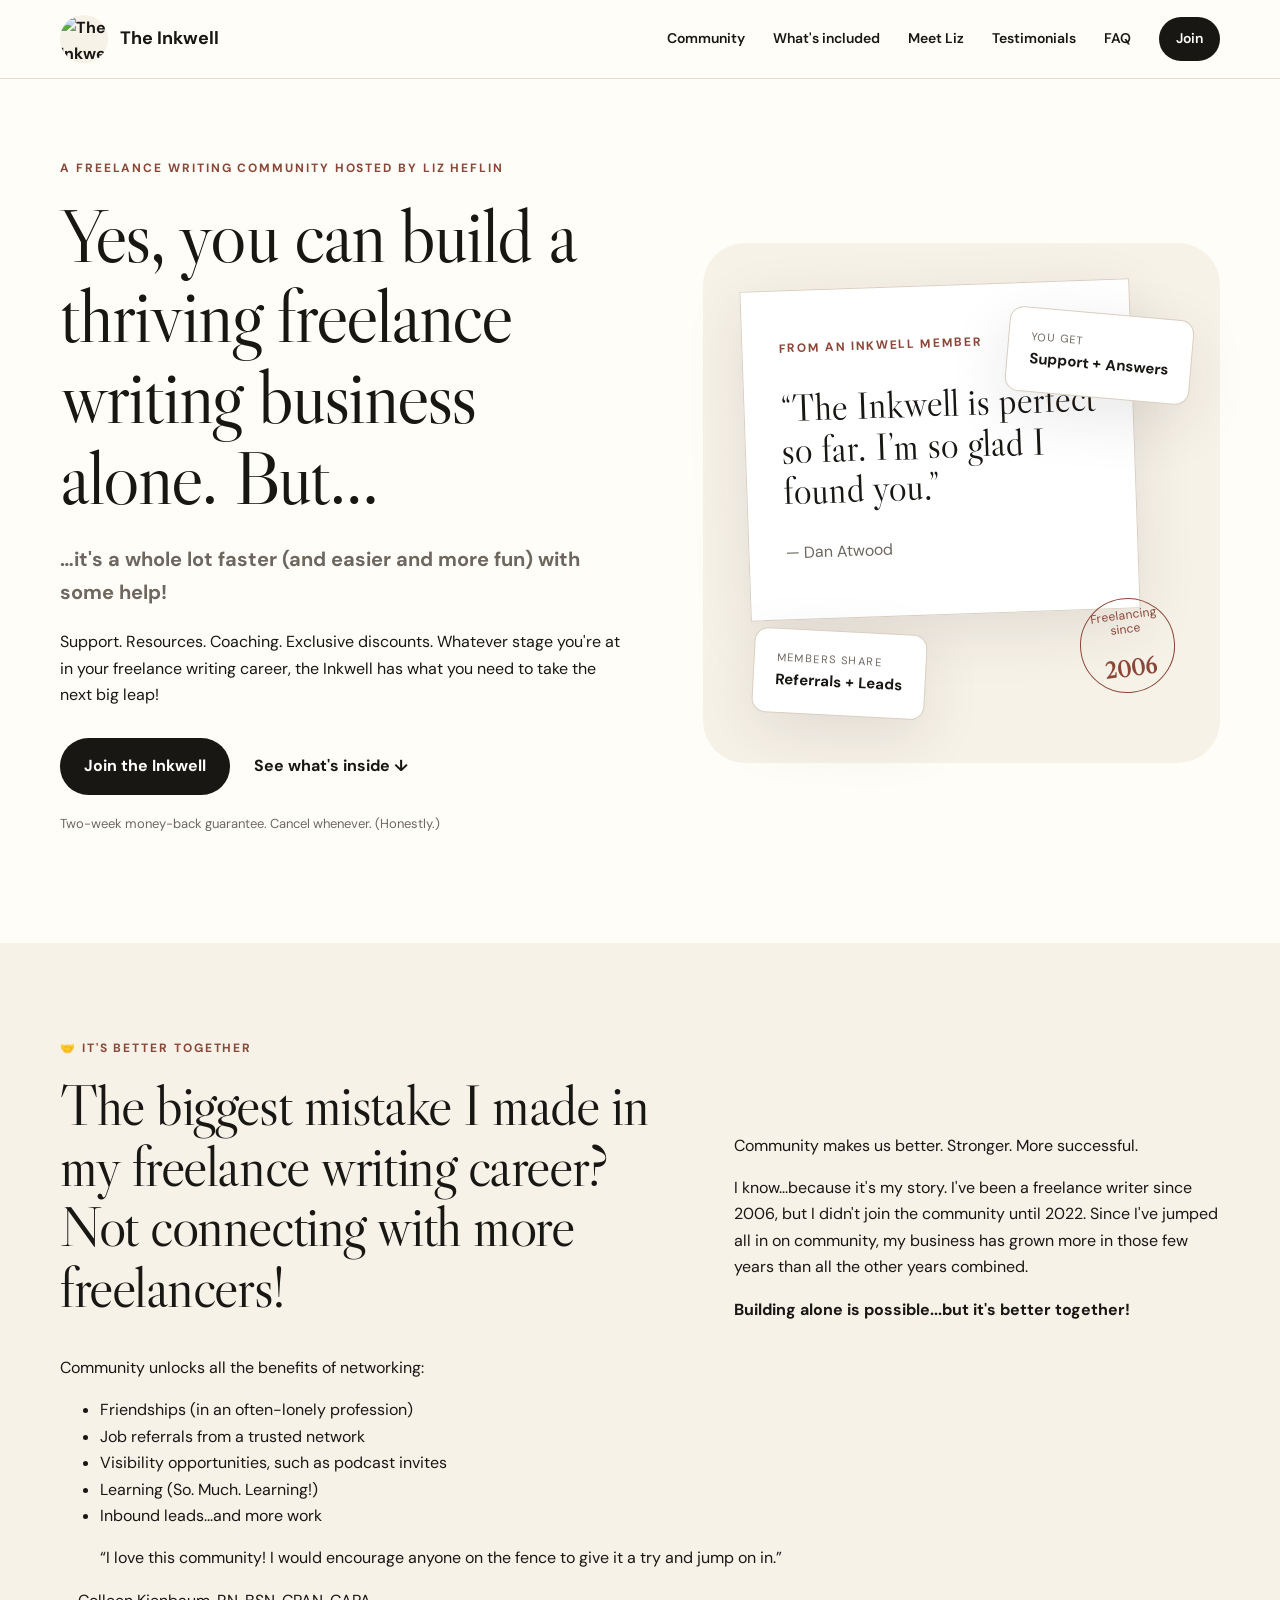
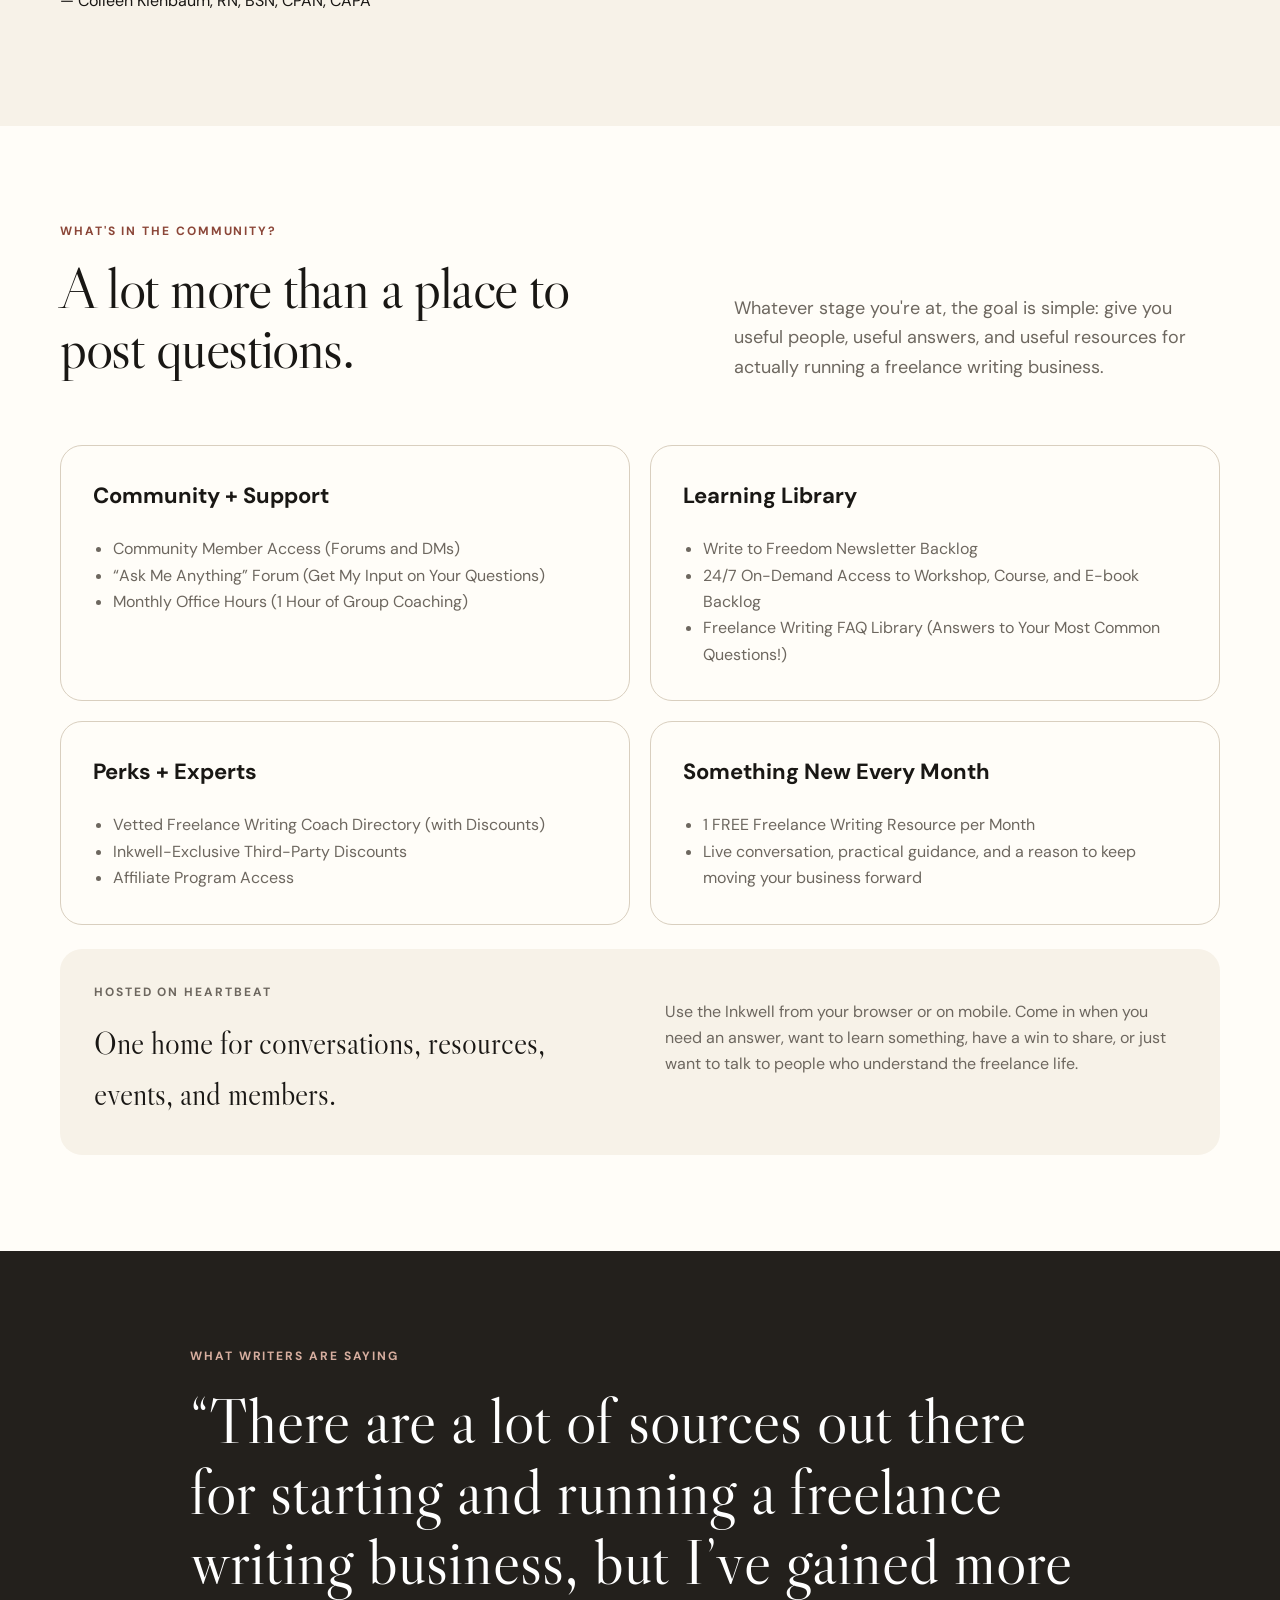
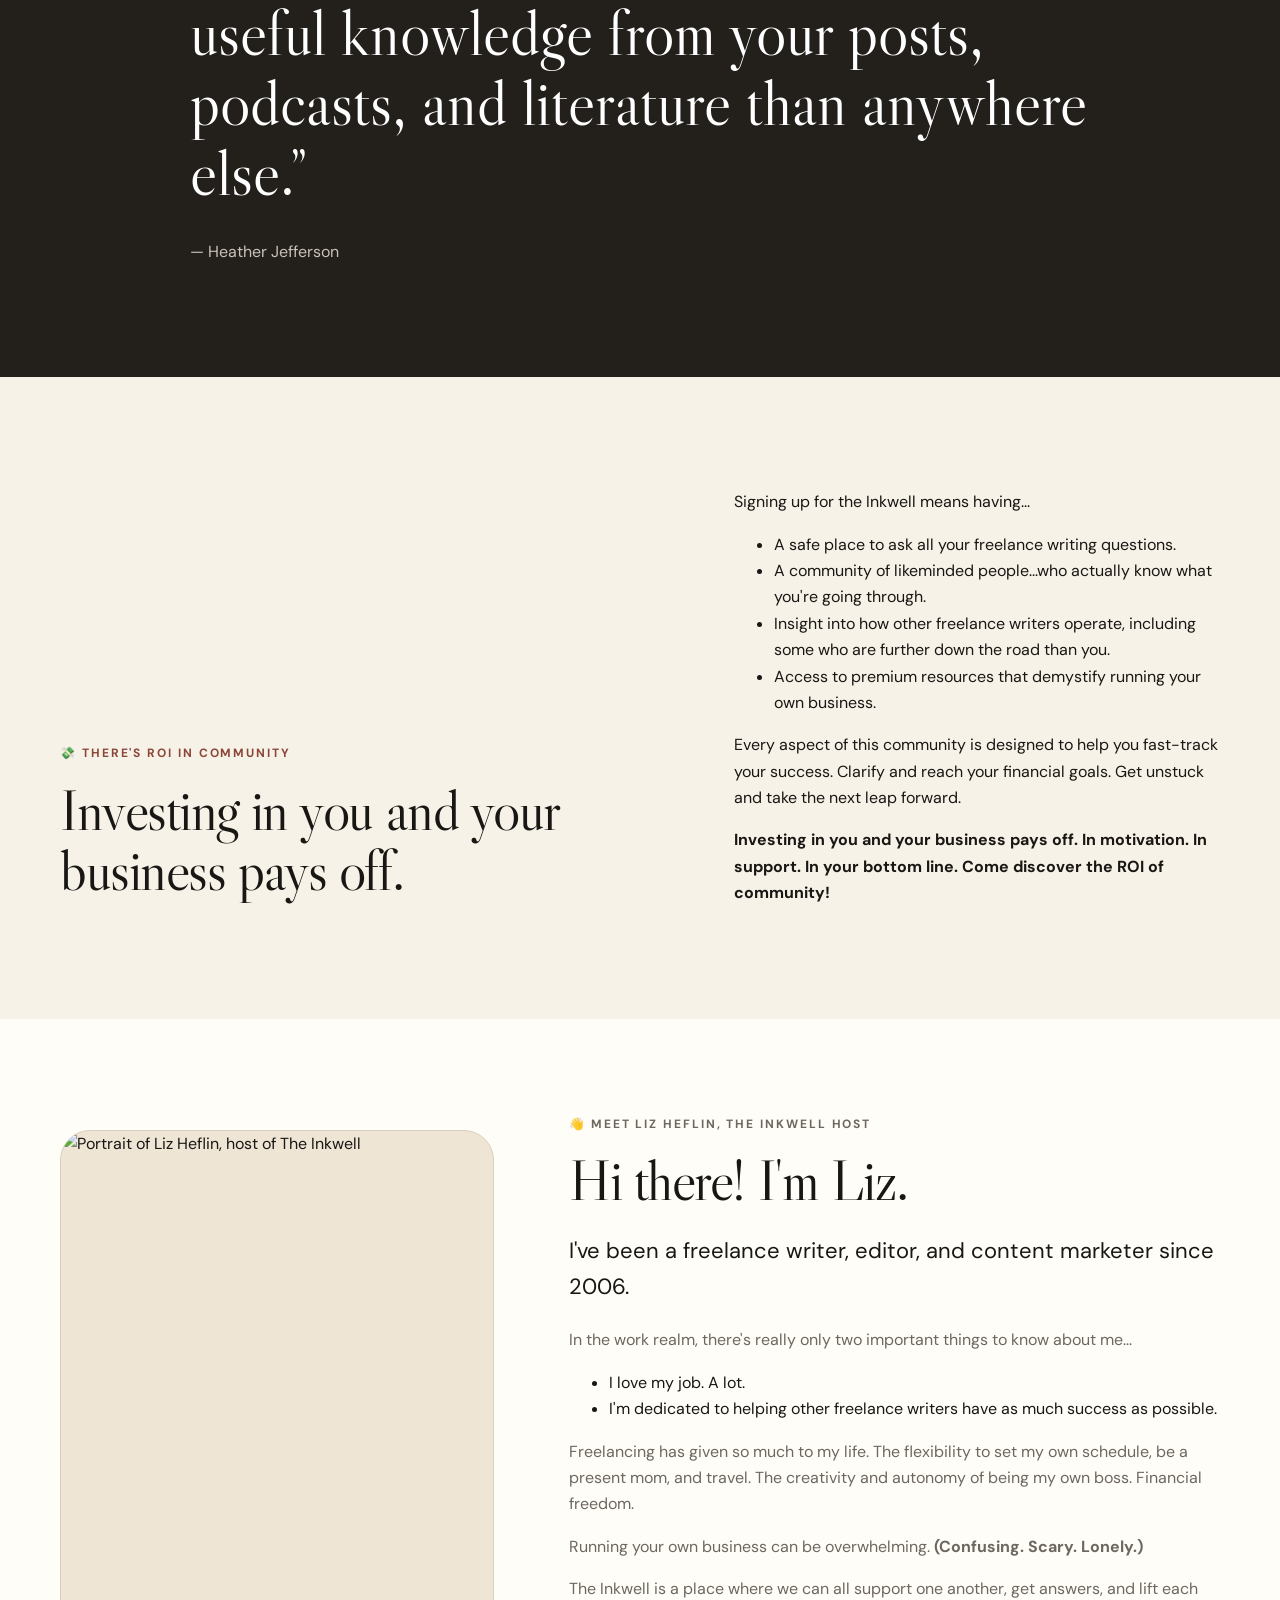
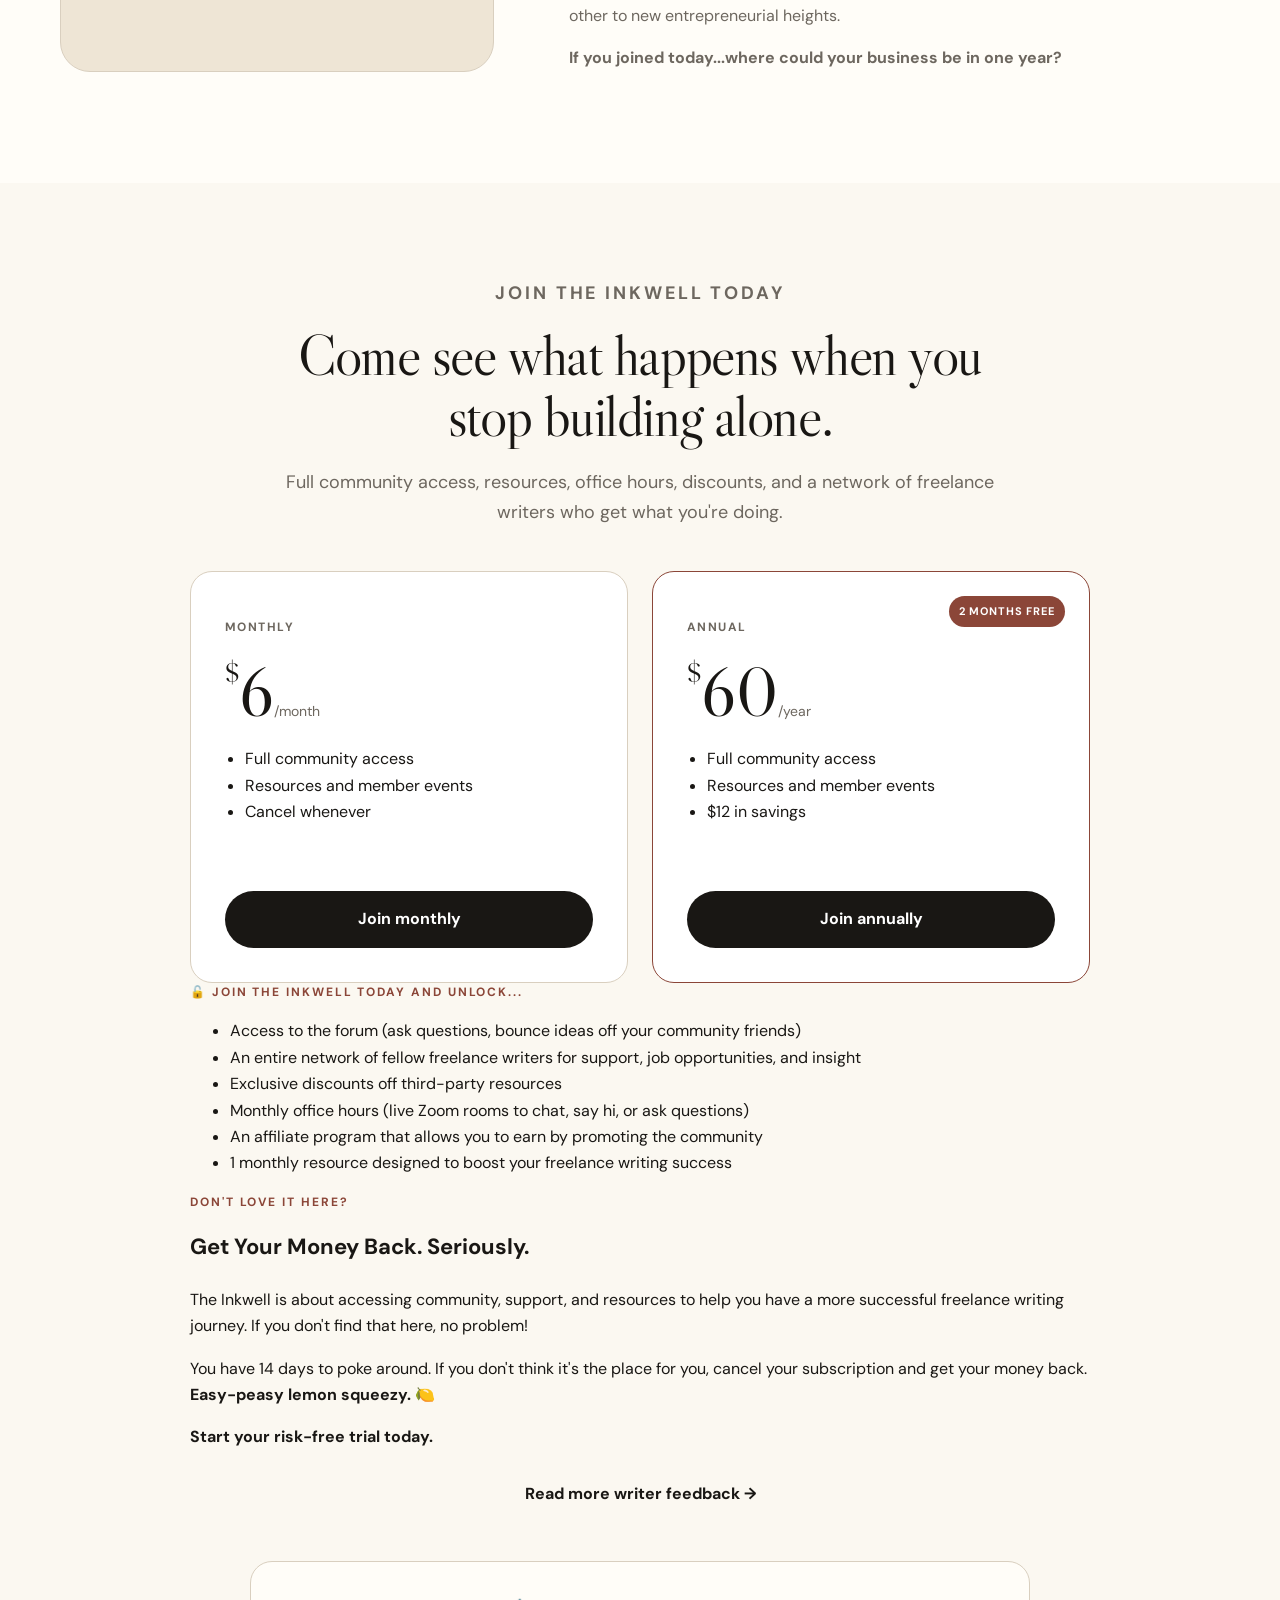
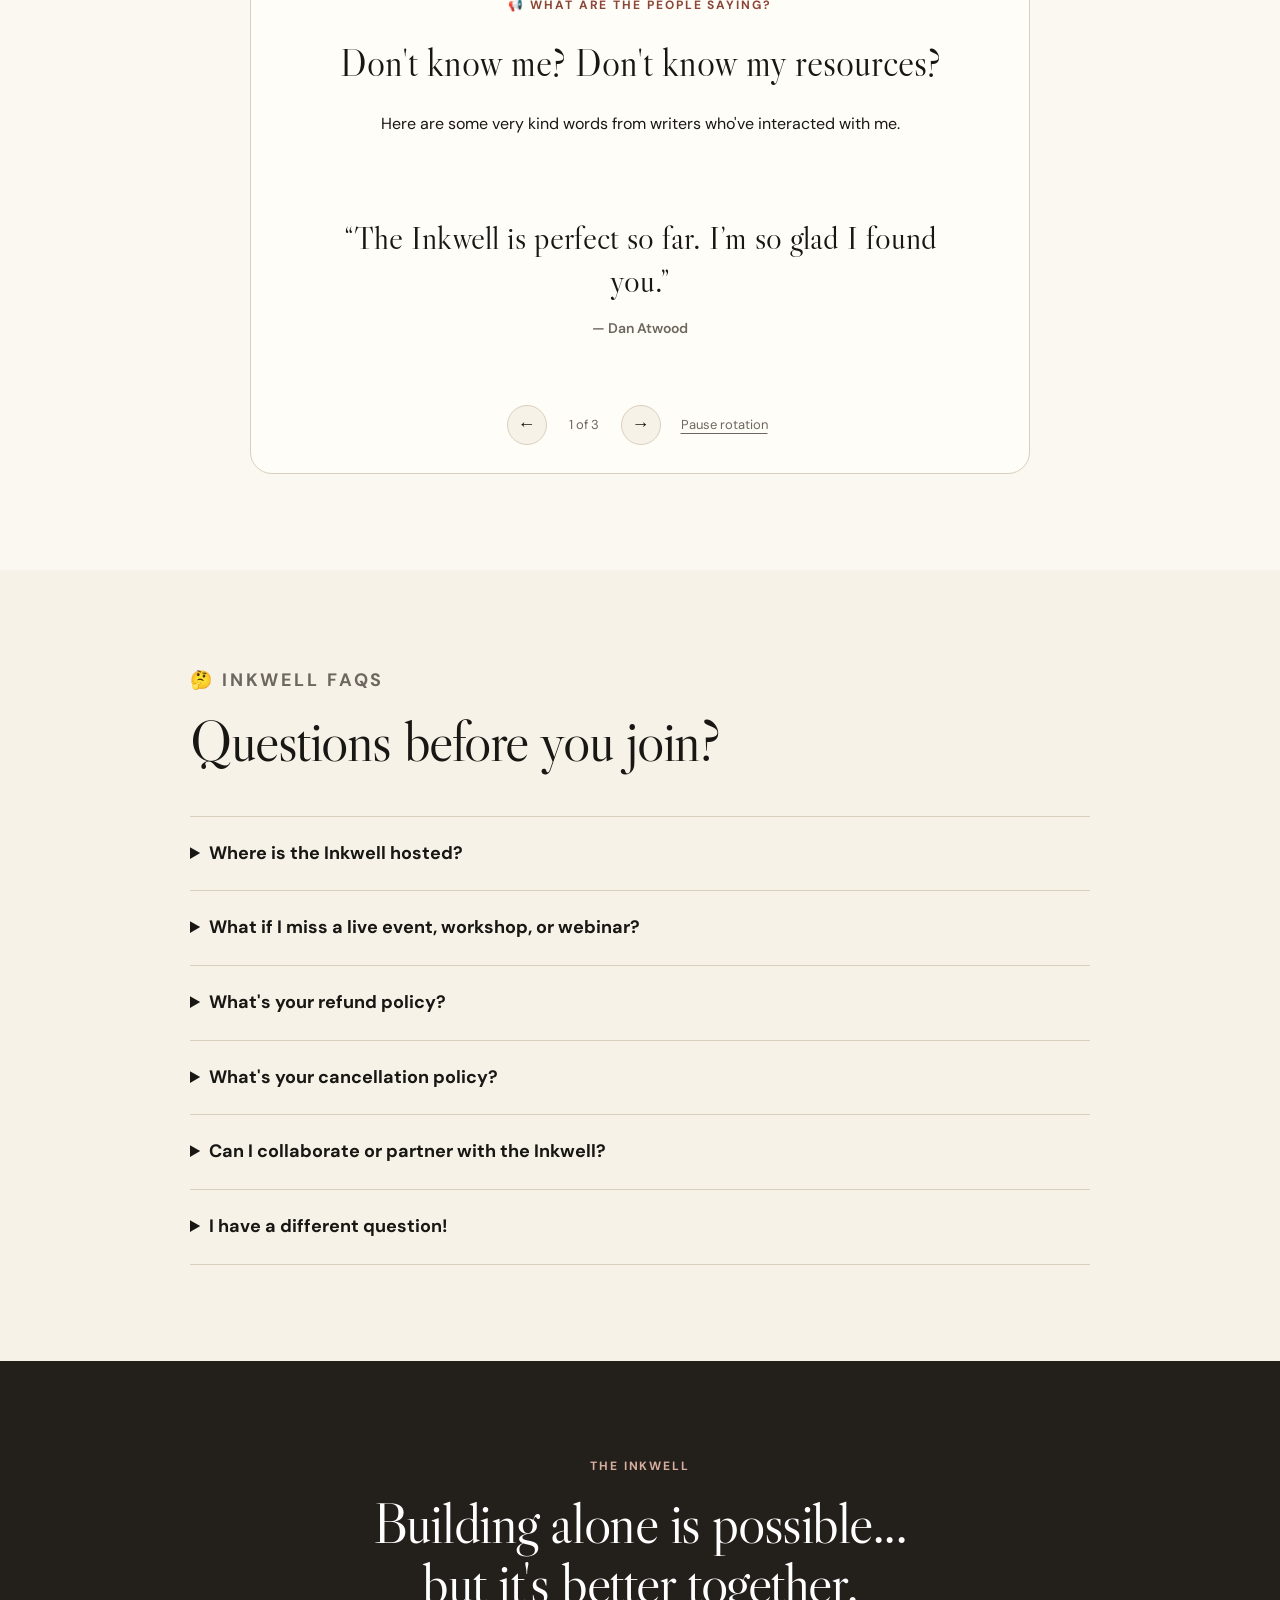
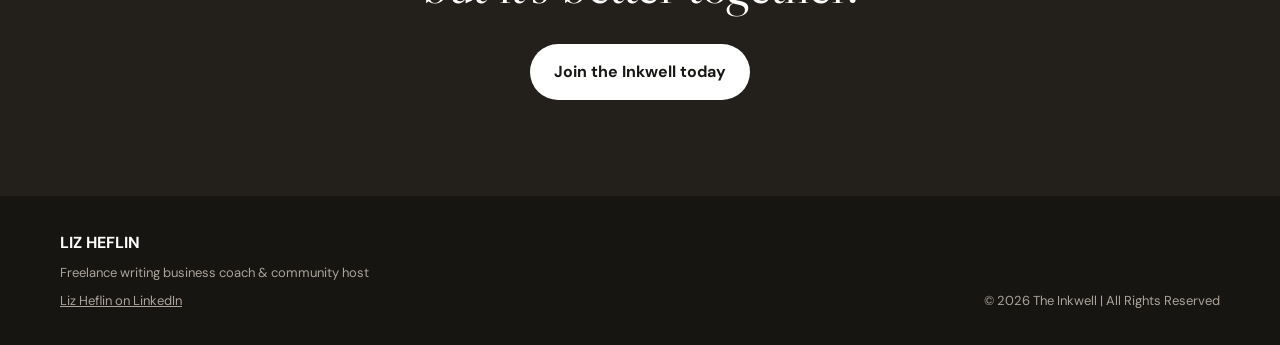
==== index.html @ eba7c41d "Restore Liz voice and original Inkwell copy" ====
<!doctype html>
<html lang="en">
<head>
  <meta charset="utf-8" />
  <meta name="viewport" content="width=device-width, initial-scale=1" />
  <meta name="description" content="The Inkwell is Liz Heflin's freelance writing community for support, resources, coaching, referrals, learning, and connection." />
  <title>The Inkwell | Freelance Writing Community</title>
  <link rel="icon" type="image/jpeg" href="https://images.squarespace-cdn.com/content/v1/659f942584904f557d445c50/a3060765-4c45-4f61-bc4f-a6a0dab03cdf/Inkwell%2BLogo.jpg" />
  <link rel="apple-touch-icon" href="https://images.squarespace-cdn.com/content/v1/659f942584904f557d445c50/a3060765-4c45-4f61-bc4f-a6a0dab03cdf/Inkwell%2BLogo.jpg" />
  <link rel="preconnect" href="https://fonts.googleapis.com">
  <link rel="preconnect" href="https://fonts.gstatic.com" crossorigin>
  <link href="https://fonts.googleapis.com/css2?family=DM+Sans:wght@400;500;600;700&family=Libre+Caslon+Display&display=swap" rel="stylesheet">
  <link rel="stylesheet" href="styles.css" />
</head>
<body>
  <header class="site-header">
    <div class="container nav-wrap">
      <a class="brand" href="#top" aria-label="The Inkwell home">
        <img class="brand-logo" src="https://images.squarespace-cdn.com/content/v1/659f942584904f557d445c50/a3060765-4c45-4f61-bc4f-a6a0dab03cdf/Inkwell%2BLogo.jpg" alt="The Inkwell Community logo" width="48" height="48" />
        <span class="brand-text">The Inkwell</span>
      </a>
      <button class="menu-toggle" aria-label="Open navigation" aria-expanded="false">Menu</button>
      <nav class="nav-links" aria-label="Primary navigation">
        <a href="#why">Community</a>
        <a href="#inside">What's included</a>
        <a href="#about">Meet Liz</a>
        <a href="/testimonials/">Testimonials</a>
        <a href="#faq">FAQ</a>
        <a class="button button-small" href="#join">Join</a>
      </nav>
    </div>
  </header>

  <main id="top">
    <section class="hero section">
      <div class="container hero-grid">
        <div class="hero-copy">
          <p class="eyebrow">A freelance writing community hosted by Liz Heflin</p>
          <h1>Yes, you can build a thriving freelance writing business alone. But…</h1>
          <p class="hero-lede"><strong>…it's a whole lot faster (and easier and more fun) with some help!</strong></p>
          <p class="hero-support">Support. Resources. Coaching. Exclusive discounts. Whatever stage you're at in your freelance writing career, the Inkwell has what you need to take the next big leap!</p>
          <div class="hero-actions">
            <a class="button" href="#join">Join the Inkwell</a>
            <a class="text-link" href="#inside">See what's inside <span aria-hidden="true">↓</span></a>
          </div>
          <p class="microcopy">Two-week money-back guarantee. Cancel whenever. (Honestly.)</p>
        </div>
        <div class="hero-panel" aria-label="Inkwell community preview">
          <div class="paper-card paper-card-main">
            <p class="paper-kicker">From an Inkwell member</p>
            <blockquote>“The Inkwell is perfect so far. I’m so glad I found you.”</blockquote>
            <p class="paper-note">— Dan Atwood</p>
          </div>
          <div class="paper-card paper-card-small card-a">
            <span>You get</span>
            <strong>Support + Answers</strong>
          </div>
          <div class="paper-card paper-card-small card-b">
            <span>Members share</span>
            <strong>Referrals + Leads</strong>
          </div>
          <div class="hero-seal">Freelancing<br>since<br><strong>2006</strong></div>
        </div>
      </div>
    </section>

    <section id="why" class="section section-soft">
      <div class="container">
        <div class="split-heading voice-section">
          <div>
            <p class="eyebrow">🤝 It's Better Together</p>
            <h2>The biggest mistake I made in my freelance writing career? Not connecting with more freelancers!</h2>
          </div>
          <div class="voice-copy">
            <p class="lead-line">Community makes us better. Stronger. More successful.</p>
            <p>I know...because it's my story. I've been a freelance writer since 2006, but I didn't join the community until 2022. Since I've jumped all in on community, my business has grown more in those few years than all the other years combined.</p>
            <p><strong>Building alone is possible...but it's better together!</strong></p>
          </div>
        </div>

        <div class="community-benefits">
          <p class="benefits-intro">Community unlocks all the benefits of networking:</p>
          <ul class="check-list check-list-grid">
            <li>Friendships <span>(in an often-lonely profession)</span></li>
            <li>Job referrals from a trusted network</li>
            <li>Visibility opportunities, such as podcast invites</li>
            <li>Learning <span>(So. Much. Learning!)</span></li>
            <li>Inbound leads...and more work</li>
          </ul>
        </div>

        <div class="inline-testimonial">
          <blockquote>“I love this community! I would encourage anyone on the fence to give it a try and jump on in.”</blockquote>
          <p>— Colleen Kienbaum, RN, BSN, CPAN, CAPA</p>
        </div>
      </div>
    </section>

    <section id="inside" class="section">
      <div class="container">
        <div class="section-heading split-heading">
          <div>
            <p class="eyebrow">What's in the Community?</p>
            <h2>A lot more than a place to post questions.</h2>
          </div>
          <p>Whatever stage you're at, the goal is simple: give you useful people, useful answers, and useful resources for actually running a freelance writing business.</p>
        </div>

        <div class="inside-grid">
          <article class="inside-card">
            <h3>Community + Support</h3>
            <ul>
              <li>Community Member Access (Forums and DMs)</li>
              <li>“Ask Me Anything” Forum (Get My Input on Your Questions)</li>
              <li>Monthly Office Hours (1 Hour of Group Coaching)</li>
            </ul>
          </article>
          <article class="inside-card">
            <h3>Learning Library</h3>
            <ul>
              <li>Write to Freedom Newsletter Backlog</li>
              <li>24/7 On-Demand Access to Workshop, Course, and E-book Backlog</li>
              <li>Freelance Writing FAQ Library (Answers to Your Most Common Questions!)</li>
            </ul>
          </article>
          <article class="inside-card">
            <h3>Perks + Experts</h3>
            <ul>
              <li>Vetted Freelance Writing Coach Directory (with Discounts)</li>
              <li>Inkwell-Exclusive Third-Party Discounts</li>
              <li>Affiliate Program Access</li>
            </ul>
          </article>
          <article class="inside-card">
            <h3>Something New Every Month</h3>
            <ul>
              <li>1 FREE Freelance Writing Resource per Month</li>
              <li>Live conversation, practical guidance, and a reason to keep moving your business forward</li>
            </ul>
          </article>
        </div>

        <div class="platform-note">
          <div>
            <p class="eyebrow">Hosted on Heartbeat</p>
            <h3>One home for conversations, resources, events, and members.</h3>
          </div>
          <p>Use the Inkwell from your browser or on mobile. Come in when you need an answer, want to learn something, have a win to share, or just want to talk to people who understand the freelance life.</p>
        </div>
      </div>
    </section>

    <section class="section section-dark">
      <div class="container testimonial-feature">
        <p class="eyebrow light">What writers are saying</p>
        <blockquote>“There are a lot of sources out there for starting and running a freelance writing business, but I’ve gained more useful knowledge from your posts, podcasts, and literature than anywhere else.”</blockquote>
        <p class="quote-attribution">— Heather Jefferson</p>
      </div>
    </section>

    <section class="section section-soft">
      <div class="container">
        <div class="split-heading voice-section">
          <div>
            <p class="eyebrow">💸 There's ROI in Community</p>
            <h2>Investing in you and your business pays off.</h2>
          </div>
          <div class="voice-copy">
            <p>Signing up for the Inkwell means having...</p>
            <ul class="check-list">
              <li>A safe place to ask all your freelance writing questions.</li>
              <li>A community of likeminded people...who actually know what you're going through.</li>
              <li>Insight into how other freelance writers operate, including some who are further down the road than you.</li>
              <li>Access to premium resources that demystify running your own business.</li>
            </ul>
            <p>Every aspect of this community is designed to help you fast-track your success. Clarify and reach your financial goals. Get unstuck and take the next leap forward.</p>
            <p><strong>Investing in you and your business pays off. In motivation. In support. In your bottom line. Come discover the ROI of community!</strong></p>
          </div>
        </div>
      </div>
    </section>

    <section id="about" class="section">
      <div class="container about-grid">
        <div class="about-visual">
          <img class="founder-photo" src="https://images.squarespace-cdn.com/content/v1/659f942584904f557d445c50/962b0ae4-393e-4f62-b9fd-0f3c89d5791c/Liz%2BHeflin%2BHeadshot.jpg" alt="Portrait of Liz Heflin, host of The Inkwell" loading="lazy" />
        </div>
        <div class="about-copy">
          <p class="eyebrow">👋 Meet Liz Heflin, the Inkwell Host</p>
          <h2>Hi there! I'm Liz.</h2>
          <p class="about-lede">I've been a freelance writer, editor, and content marketer since 2006.</p>
          <p>In the work realm, there's really only two important things to know about me...</p>
          <ul class="check-list compact-list">
            <li>I love my job. A lot.</li>
            <li>I'm dedicated to helping other freelance writers have as much success as possible.</li>
          </ul>
          <p>Freelancing has given so much to my life. The flexibility to set my own schedule, be a present mom, and travel. The creativity and autonomy of being my own boss. Financial freedom.</p>
          <p>Running your own business can be overwhelming. <strong>(Confusing. Scary. Lonely.)</strong></p>
          <p>The Inkwell is a place where we can all support one another, get answers, and lift each other to new entrepreneurial heights.</p>
          <p class="about-question"><strong>If you joined today...where could your business be in one year?</strong></p>
        </div>
      </div>
    </section>

    <section id="join" class="section pricing-section">
      <div class="container pricing-wrap">
        <div class="section-heading narrow center">
          <p class="eyebrow">Join the Inkwell Today</p>
          <h2>Come see what happens when you stop building alone.</h2>
          <p>Full community access, resources, office hours, discounts, and a network of freelance writers who get what you're doing.</p>
        </div>

        <div class="pricing-grid">
          <article class="price-card">
            <p class="price-label">Monthly</p>
            <p class="price"><span>$</span>6<small>/month</small></p>
            <ul>
              <li>Full community access</li>
              <li>Resources and member events</li>
              <li>Cancel whenever</li>
            </ul>
            <a class="button button-full" href="https://www.inkwell-community.com/invitation?code=585GDE" target="_blank" rel="noopener">Join monthly</a>
          </article>

          <article class="price-card featured-price">
            <div class="price-badge">2 months free</div>
            <p class="price-label">Annual</p>
            <p class="price"><span>$</span>60<small>/year</small></p>
            <ul>
              <li>Full community access</li>
              <li>Resources and member events</li>
              <li>$12 in savings</li>
            </ul>
            <a class="button button-full" href="https://www.inkwell-community.com/invitation?code=585GDE" target="_blank" rel="noopener">Join annually</a>
          </article>
        </div>

        <div class="unlock-box">
          <p class="eyebrow">🔓 Join the Inkwell Today and Unlock...</p>
          <ul class="check-list">
            <li>Access to the forum (ask questions, bounce ideas off your community friends)</li>
            <li>An entire network of fellow freelance writers for support, job opportunities, and insight</li>
            <li>Exclusive discounts off third-party resources</li>
            <li>Monthly office hours (live Zoom rooms to chat, say hi, or ask questions)</li>
            <li>An affiliate program that allows you to earn by promoting the community</li>
            <li>1 monthly resource designed to boost your freelance writing success</li>
          </ul>
        </div>

        <div class="guarantee-box">
          <p class="eyebrow">Don't Love It Here?</p>
          <h3>Get Your Money Back. Seriously.</h3>
          <p>The Inkwell is about accessing community, support, and resources to help you have a more successful freelance writing journey. If you don't find that here, no problem!</p>
          <p>You have 14 days to poke around. If you don't think it's the place for you, cancel your subscription and get your money back. <strong>Easy-peasy lemon squeezy. 🍋</strong></p>
          <p><strong>Start your risk-free trial today.</strong></p>
        </div>

        <p class="more-reviews-link"><a class="text-link" href="/testimonials/">Read more writer feedback →</a></p>

        <div class="member-voices" aria-label="What members say about The Inkwell">
          <p class="eyebrow">📢 What Are the People Saying?</p>
          <h3>Don't know me? Don't know my resources?</h3>
          <p class="carousel-intro">Here are some very kind words from writers who've interacted with me.</p>
          <div class="member-carousel" aria-roledescription="carousel">
            <div class="member-slide is-current" aria-hidden="false">
              <blockquote>“The Inkwell is perfect so far. I’m so glad I found you.”</blockquote>
              <p class="member-author">— Dan Atwood</p>
            </div>
            <div class="member-slide" aria-hidden="true">
              <blockquote>“I love this community! I would encourage anyone on the fence to give it a try and jump on in.”</blockquote>
              <p class="member-author">— Colleen Kienbaum, RN, BSN, CPAN, CAPA</p>
            </div>
            <div class="member-slide" aria-hidden="true">
              <blockquote>“The Inkwell is one of the safest online spaces to join and connect. Liz has the patience of a saint and the knowledge of an over-caffeinated librarian to guide us along the road. I’m very proud to have joined. Come along.”</blockquote>
              <p class="member-author">— Flor Maria Cruz</p>
            </div>
          </div>
          <div class="member-controls" aria-label="Testimonial controls">
            <button type="button" class="carousel-arrow" data-direction="-1" aria-label="Previous testimonial">←</button>
            <span class="carousel-status" aria-live="polite">1 of 3</span>
            <button type="button" class="carousel-arrow" data-direction="1" aria-label="Next testimonial">→</button>
            <button type="button" class="carousel-pause" aria-pressed="false">Pause rotation</button>
          </div>
        </div>
      </div>
    </section>

    <section id="faq" class="section section-soft">
      <div class="container faq-wrap">
        <div class="section-heading narrow">
          <p class="eyebrow">🤔 Inkwell FAQs</p>
          <h2>Questions before you join?</h2>
        </div>
        <div class="faq-list">
          <details>
            <summary>Where is the Inkwell hosted?</summary>
            <p>The community is hosted on Heartbeat, which you can access on desktop or mobile.</p>
          </details>
          <details>
            <summary>What if I miss a live event, workshop, or webinar?</summary>
            <p>No panic. Many sessions and resources are available afterward so you can catch up when it works for you.</p>
          </details>
          <details>
            <summary>What's your refund policy?</summary>
            <p>You have 14 days to poke around. If you don't think the Inkwell is the place for you, cancel and email inkwell@lizheflin.com for your refund.</p>
          </details>
          <details>
            <summary>What's your cancellation policy?</summary>
            <p>Cancel whenever. Monthly members keep access through the end of their current billing period. Annual memberships can be canceled for future renewal.</p>
          </details>
          <details>
            <summary>Can I collaborate or partner with the Inkwell?</summary>
            <p>Possibly! If you have an idea for a partnership, resource, discount, event, or collaboration that would genuinely help freelance writers, send me a note.</p>
          </details>
          <details>
            <summary>I have a different question!</summary>
            <p>No worries! Shoot me an email anytime at <a href="mailto:inkwell@lizheflin.com">inkwell@lizheflin.com</a>, and I'll get back to you as soon as I can.</p>
          </details>
        </div>
      </div>
    </section>

    <section class="section closing-cta">
      <div class="container closing-inner">
        <p class="eyebrow light">The Inkwell</p>
        <h2>Building alone is possible...<br>but it's better together.</h2>
        <a class="button button-light" href="#join">Join the Inkwell today</a>
      </div>
    </section>
  </main>

  <footer class="site-footer">
    <div class="container footer-wrap">
      <div>
        <strong>LIZ HEFLIN</strong>
        <p>Freelance writing business coach &amp; community host</p>
        <p><a href="https://www.linkedin.com/in/liz-heflin/" target="_blank" rel="noopener">Liz Heflin on LinkedIn</a></p>
      </div>
      <p>© <span id="year"></span> The Inkwell | All Rights Reserved</p>
    </div>
  </footer>

  <script src="script.js"></script>
</body>
</html>
---- styles.css ----
:root{
  --ink:#191714; --paper:#f7f2e8; --paper-deep:#eee5d5; --white:#fffdf8;
  --accent:#8b4638; --muted:#6d675f; --line:#d9cfbf; --dark:#23201c;
  --shadow:0 18px 60px rgba(43,33,25,.10); --radius:22px; --sans:"DM Sans",sans-serif;
  --serif:"Libre Caslon Display",Georgia,serif;
}
*{box-sizing:border-box}html{scroll-behavior:smooth}body{margin:0;font-family:var(--sans);color:var(--ink);background:var(--white);line-height:1.65}
a{color:inherit}.container{width:min(1160px,calc(100% - 40px));margin:0 auto}.section{padding:96px 0}.section-soft{background:var(--paper)}
.site-header{position:sticky;top:0;z-index:20;background:rgba(255,253,248,.93);backdrop-filter:blur(14px);border-bottom:1px solid rgba(217,207,191,.7)}
.nav-wrap{min-height:78px;display:flex;align-items:center;justify-content:space-between}.brand{display:flex;align-items:center;gap:12px;text-decoration:none;font-weight:700}
.brand-mark{width:34px;height:34px;border:1px solid var(--ink);display:grid;place-items:center;border-radius:50%;font-family:var(--serif);font-size:20px}.brand-text{font-size:18px}
.nav-links{display:flex;align-items:center;gap:28px}.nav-links a{text-decoration:none;font-size:14px;font-weight:600}.menu-toggle{display:none;background:none;border:0;font:inherit;font-weight:700}
.button{display:inline-flex;align-items:center;justify-content:center;background:var(--ink);color:white;text-decoration:none;border-radius:999px;padding:15px 24px;font-weight:700;transition:.2s ease}
.button:hover{transform:translateY(-1px);opacity:.9}.button-small{padding:10px 17px}.button-full{width:100%}
.hero{padding-top:80px;overflow:hidden}.hero-grid{display:grid;grid-template-columns:1.05fr .95fr;gap:72px;align-items:center}
.eyebrow{text-transform:uppercase;letter-spacing:.16em;font-size:12px;font-weight:700;color:var(--accent);margin:0 0 16px}
h1,h2,h3{margin-top:0}h1,h2{font-family:var(--serif);font-weight:400;line-height:1.05;letter-spacing:-.025em}h1{font-size:clamp(52px,6vw,86px);margin-bottom:26px}h2{font-size:clamp(40px,4.5vw,62px);margin-bottom:22px}h3{font-size:22px}
.hero-lede{font-size:20px;color:var(--muted);max-width:690px}.hero-actions{display:flex;align-items:center;gap:24px;margin-top:30px}.text-link{font-weight:700;text-decoration:none}.microcopy{font-size:13px;color:var(--muted);margin-top:18px}
.hero-panel{position:relative;min-height:520px;background:var(--paper);border-radius:42px;padding:42px}.paper-card{background:white;border:1px solid var(--line);box-shadow:var(--shadow)}
.paper-card-main{padding:36px;max-width:390px;transform:rotate(-2deg)}.paper-kicker{font-size:12px;text-transform:uppercase;letter-spacing:.14em;color:var(--accent);font-weight:700}
.paper-card blockquote{font-family:var(--serif);font-size:38px;line-height:1.1;margin:28px 0}.paper-note{color:var(--muted)}
.paper-card-small{position:absolute;padding:19px 22px;border-radius:14px}.paper-card-small span{display:block;font-size:11px;text-transform:uppercase;letter-spacing:.13em;color:var(--muted)}.paper-card-small strong{font-size:15px}.card-a{right:28px;top:70px;transform:rotate(5deg)}.card-b{left:50px;bottom:48px;transform:rotate(3deg)}
.hero-seal{position:absolute;right:45px;bottom:70px;width:95px;height:95px;border:1px solid var(--accent);border-radius:50%;display:grid;place-items:center;text-align:center;color:var(--accent);font-size:12px;line-height:1.1;transform:rotate(-8deg)}.hero-seal strong{font-family:var(--serif);font-size:23px}
.section-heading{margin-bottom:44px}.section-heading.narrow{max-width:760px}.section-heading.center{text-align:center;margin-left:auto;margin-right:auto}.section-heading>p{color:var(--muted);font-size:18px}
.three-up{display:grid;grid-template-columns:repeat(3,1fr);gap:22px}.feature-card{background:var(--white);padding:32px;border:1px solid var(--line);border-radius:var(--radius)}
.feature-number{display:block;color:var(--accent);font-size:12px;letter-spacing:.13em;margin-bottom:32px}.feature-card p,.inside-card li,.platform-note p,.quote-card span,.about-copy p{color:var(--muted)}
.split-heading{display:grid;grid-template-columns:1.1fr .9fr;gap:80px;align-items:end}.inside-grid{display:grid;grid-template-columns:repeat(2,1fr);gap:20px}
.inside-card{padding:32px;border:1px solid var(--line);border-radius:var(--radius);background:var(--white)}.inside-card ul,.price-card ul{padding-left:20px;margin-bottom:0}
.platform-note{margin-top:24px;background:var(--paper);border-radius:var(--radius);padding:34px;display:grid;grid-template-columns:1fr 1fr;gap:50px}.platform-note h3{font-family:var(--serif);font-size:31px;font-weight:400;margin-bottom:0}
.section-dark,.closing-cta{background:var(--dark);color:white}.eyebrow.light{color:#d7ae9f}.testimonial-feature{max-width:900px}.testimonial-feature blockquote{font-family:var(--serif);font-size:clamp(37px,5vw,64px);line-height:1.1;margin:20px 0 30px}.quote-attribution{color:#c9c2b9}
.testimonial-grid{display:grid;grid-template-columns:repeat(3,1fr);gap:20px}.quote-card{padding:30px;border:1px solid var(--line);border-radius:var(--radius)}.quote-card p{font-family:var(--serif);font-size:27px;line-height:1.25;margin-top:0}.quote-card.emphasized{background:var(--paper)}
.about-grid{display:grid;grid-template-columns:.8fr 1.2fr;gap:75px;align-items:center}.portrait-placeholder{aspect-ratio:4/5;background:var(--paper-deep);display:flex;flex-direction:column;align-items:center;justify-content:center;border-radius:30px;border:1px solid var(--line)}
.portrait-placeholder span{font-family:var(--serif);font-size:88px}.portrait-placeholder small{text-transform:uppercase;letter-spacing:.13em;color:var(--muted)}.about-lede{font-size:22px!important;color:var(--ink)!important}
.pricing-section{background:#fbf8f1}.pricing-wrap{max-width:900px}.pricing-grid{display:grid;grid-template-columns:1fr 1fr;gap:24px}.price-card{position:relative;background:white;border:1px solid var(--line);border-radius:var(--radius);padding:34px}
.featured-price{border-color:var(--accent)}.price-badge{position:absolute;right:24px;top:24px;background:var(--accent);color:#fff;padding:6px 10px;border-radius:999px;font-size:11px;font-weight:700;text-transform:uppercase;letter-spacing:.08em}
.price-label{text-transform:uppercase;letter-spacing:.12em;font-size:12px;font-weight:700;color:var(--muted)}.price{font-family:var(--serif);font-size:68px;line-height:1;margin:20px 0}.price span{font-size:28px;vertical-align:top}.price small{font-family:var(--sans);font-size:14px;color:var(--muted)}
.price-card ul{min-height:120px}.price-card .button{margin-top:25px}.guarantee{text-align:center;color:var(--muted);margin-top:24px}
.faq-wrap{max-width:900px}.faq-list details{border-top:1px solid var(--line);padding:22px 0}.faq-list details:last-child{border-bottom:1px solid var(--line)}.faq-list summary{cursor:pointer;font-weight:700;font-size:18px}.faq-list p{color:var(--muted);max-width:760px}
.closing-inner{text-align:center;max-width:900px}.closing-inner h2{margin-bottom:30px}.button-light{background:white;color:var(--ink)}
.site-footer{padding:34px 0;background:#171512;color:white}.footer-wrap{display:flex;align-items:flex-end;justify-content:space-between;gap:20px}.footer-wrap p{color:#aaa39b;margin:6px 0 0;font-size:13px}
@media(max-width:900px){
  .hero-grid,.split-heading,.about-grid,.platform-note{grid-template-columns:1fr}.hero-grid{gap:45px}.hero-panel{min-height:470px}.three-up,.testimonial-grid{grid-template-columns:1fr}.inside-grid,.pricing-grid{grid-template-columns:1fr}.split-heading{gap:10px}
  .nav-links{position:absolute;top:78px;left:0;right:0;background:var(--white);padding:24px 20px 30px;display:none;flex-direction:column;align-items:flex-start;border-bottom:1px solid var(--line)}.nav-links.open{display:flex}.menu-toggle{display:block}.nav-links .button{width:100%}
}
@media(max-width:600px){
  .section{padding:70px 0}.container{width:min(100% - 28px,1160px)}h1{font-size:48px}.hero{padding-top:50px}.hero-actions{align-items:flex-start;flex-direction:column}
  .hero-panel{min-height:420px;padding:24px}.paper-card-main{padding:26px}.paper-card blockquote{font-size:30px}.card-a{right:12px;top:44px}.card-b{left:22px;bottom:28px}.hero-seal{right:24px;bottom:108px;width:75px;height:75px}
  .inside-card,.feature-card,.price-card{padding:25px}.platform-note{padding:25px}.testimonial-feature blockquote{font-size:40px}.footer-wrap{align-items:flex-start;flex-direction:column}
}
/* Member testimonials beside the signup decision */
.member-voices{max-width:780px;margin:54px auto 0;padding:34px 40px 28px;border:1px solid var(--line);border-radius:var(--radius);background:var(--white);text-align:center}
.member-voices h3{font-family:var(--serif);font-size:clamp(28px,3vw,38px);font-weight:400;margin-bottom:15px}
.member-carousel{display:grid;align-items:center;min-height:220px}
.member-slide{grid-area:1/1;opacity:0;visibility:hidden;transition:opacity .4s ease}
.member-slide.is-current{opacity:1;visibility:visible}
.member-slide blockquote{margin:0 auto 14px;max-width:650px;font-family:var(--serif);font-size:clamp(23px,2.8vw,33px);line-height:1.3}
.member-author{margin:0;font-size:14px;color:var(--muted);font-weight:600}
.member-controls{display:flex;gap:14px;align-items:center;justify-content:center}
.carousel-arrow{width:40px;height:40px;border:1px solid var(--line);border-radius:50%;background:var(--paper);color:var(--ink);cursor:pointer;font-size:18px}
.carousel-pause{background:none;border:0;text-decoration:underline;text-underline-offset:4px;color:var(--muted);cursor:pointer;font:inherit;font-size:13px}
.carousel-status{font-size:13px;color:var(--muted);min-width:46px}
.carousel-arrow:focus-visible,.carousel-pause:focus-visible{outline:3px solid var(--accent);outline-offset:3px}
@media(max-width:600px){.member-voices{padding:26px 18px;margin-top:40px}.member-carousel{min-height:270px}.member-controls{gap:10px}}
@media(prefers-reduced-motion:reduce){.member-slide{transition:none}}

/* Original Inkwell branding and Liz Heflin portrait */
.brand-logo{width:48px;height:48px;object-fit:contain;border-radius:50%;display:block;background:#f7f2e8}
.founder-photo{width:100%;aspect-ratio:4/5;display:block;object-fit:cover;object-position:center 28%;border-radius:30px;border:1px solid var(--line);background:var(--paper-deep)}
@media(max-width:600px){.brand-logo{width:42px;height:42px}}

/* Original testimonial images gallery */
.reviews-gallery{columns:3 280px;column-gap:20px}
.review-image{margin:0 0 20px;break-inside:avoid;border:1px solid var(--line);border-radius:16px;overflow:hidden;background:var(--white)}
.review-image img{width:100%;height:auto;display:block}
.review-image a:focus-visible{outline:3px solid var(--accent);outline-offset:-3px;display:block}
.review-nav{display:flex;align-items:center;gap:24px}
.more-reviews-link{text-align:center;margin:30px 0 0}
@media(max-width:600px){.reviews-gallery{columns:1}.review-nav{gap:10px}.review-nav .text-link{font-size:13px}}
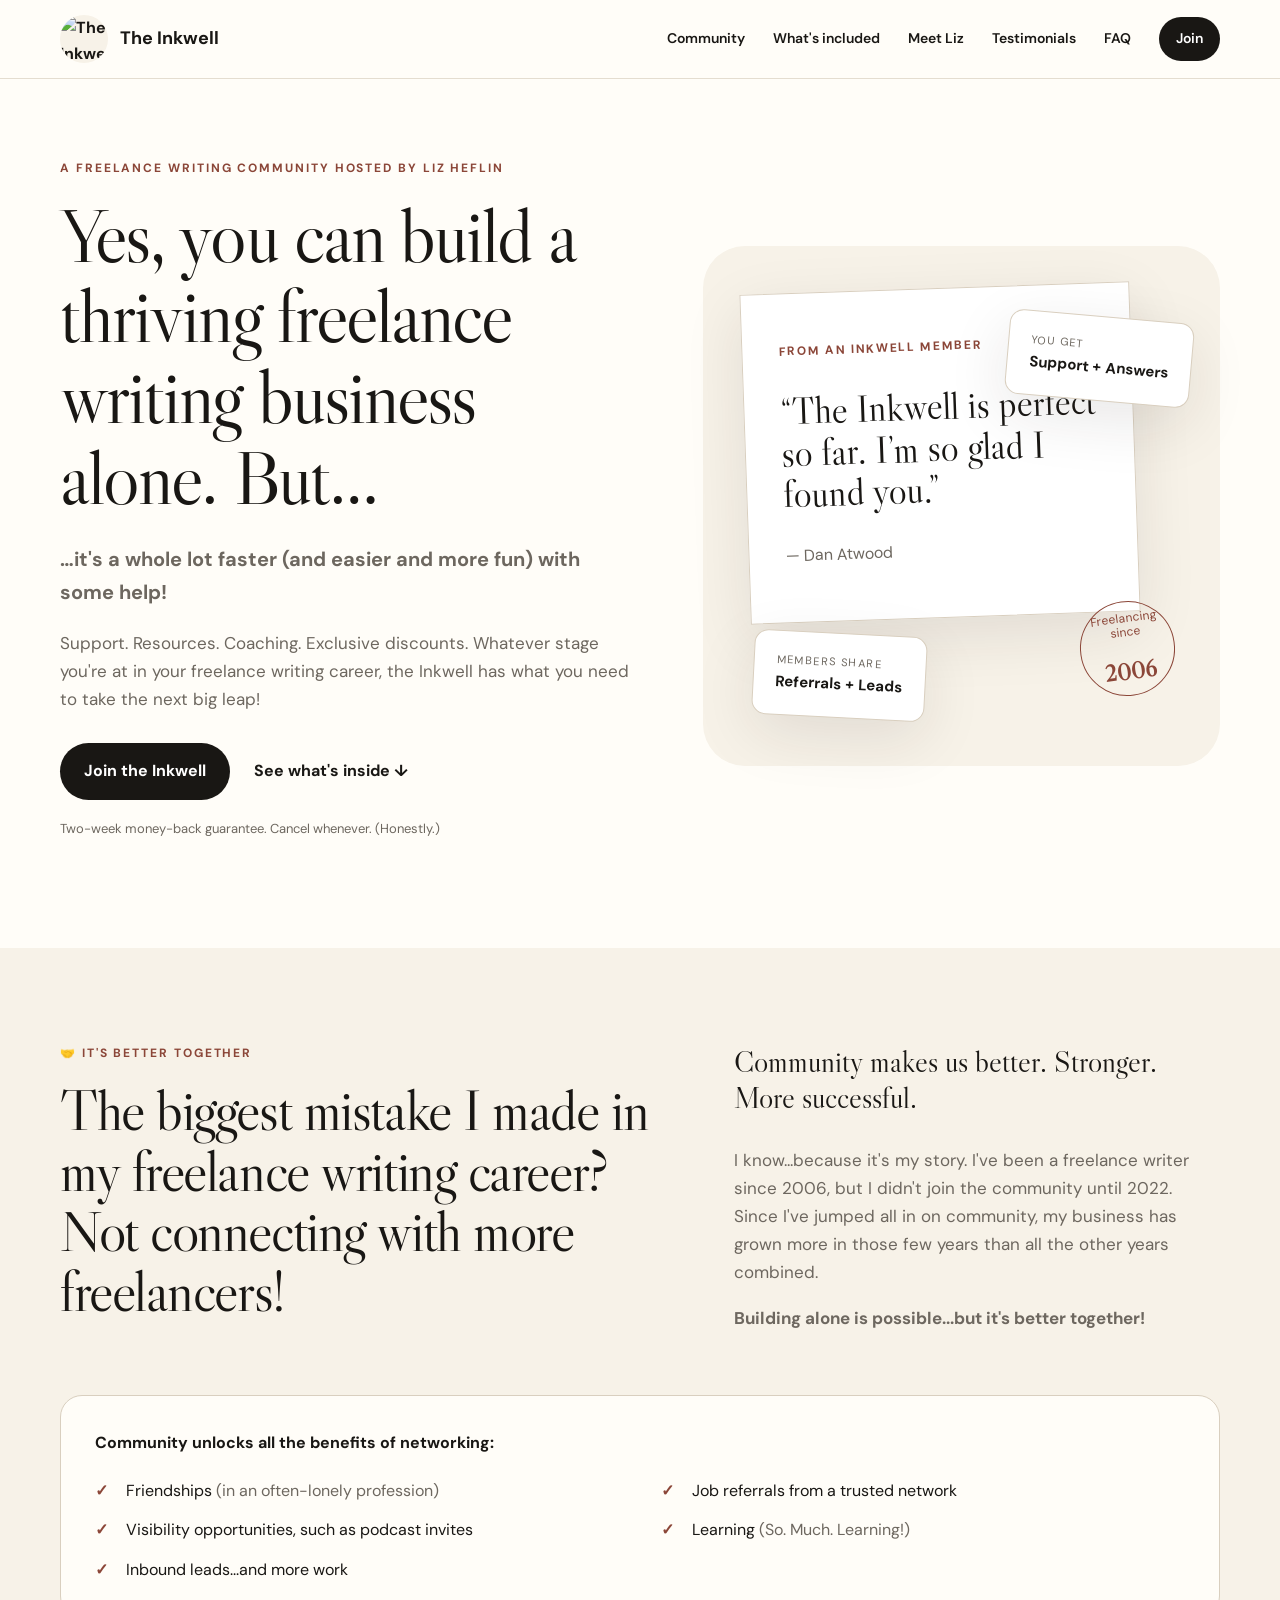
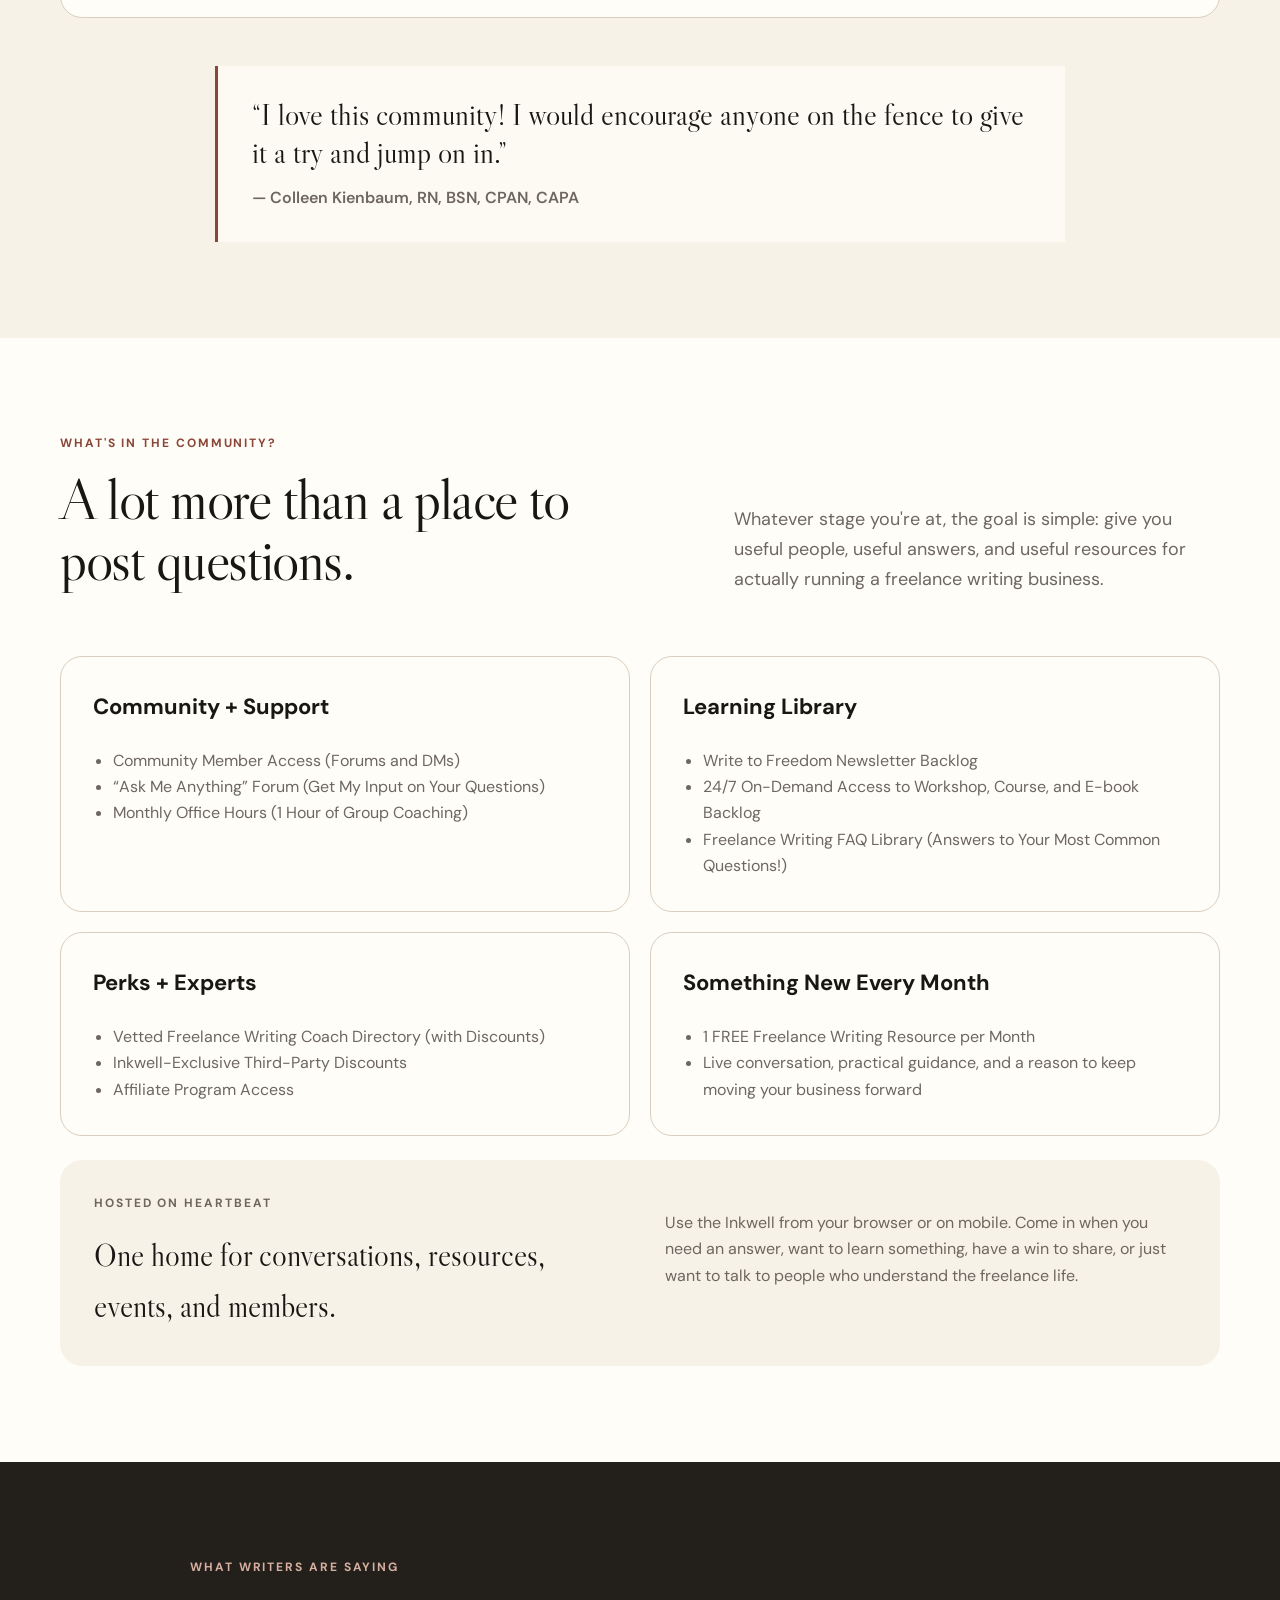
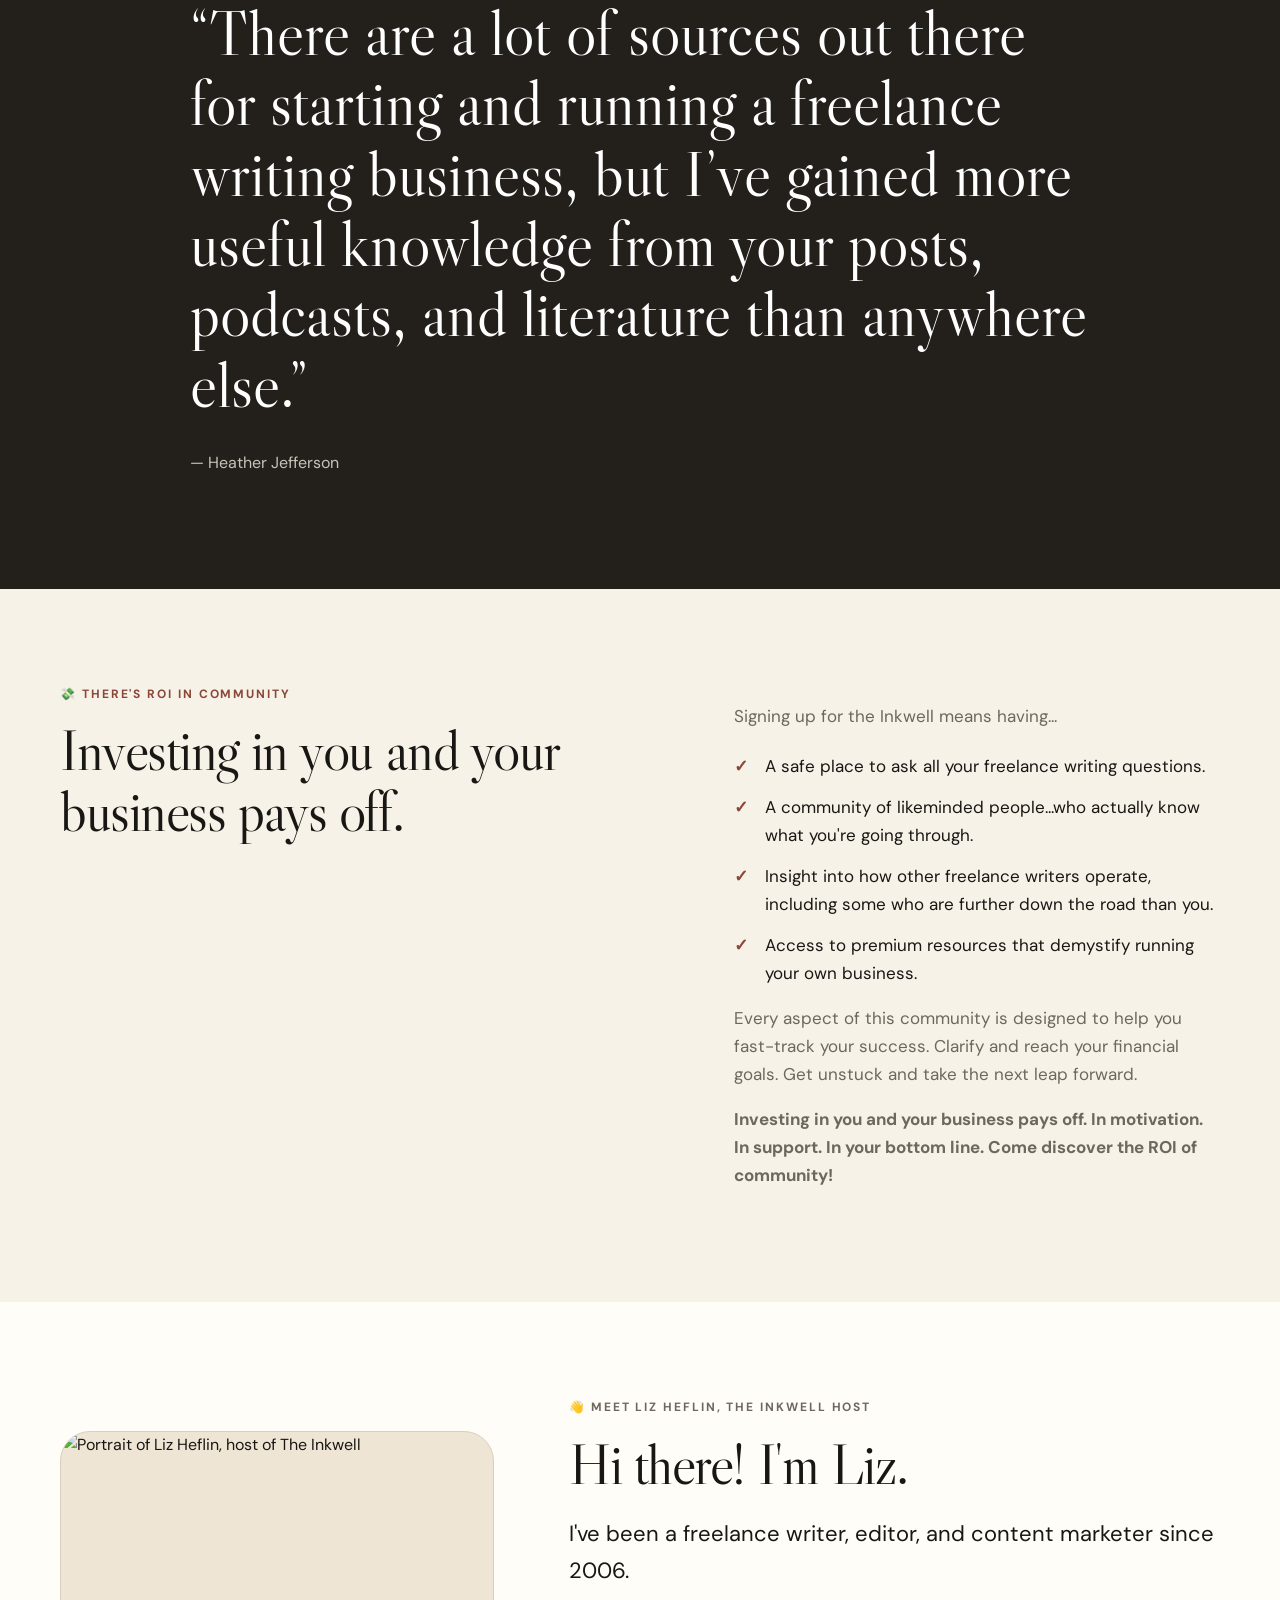
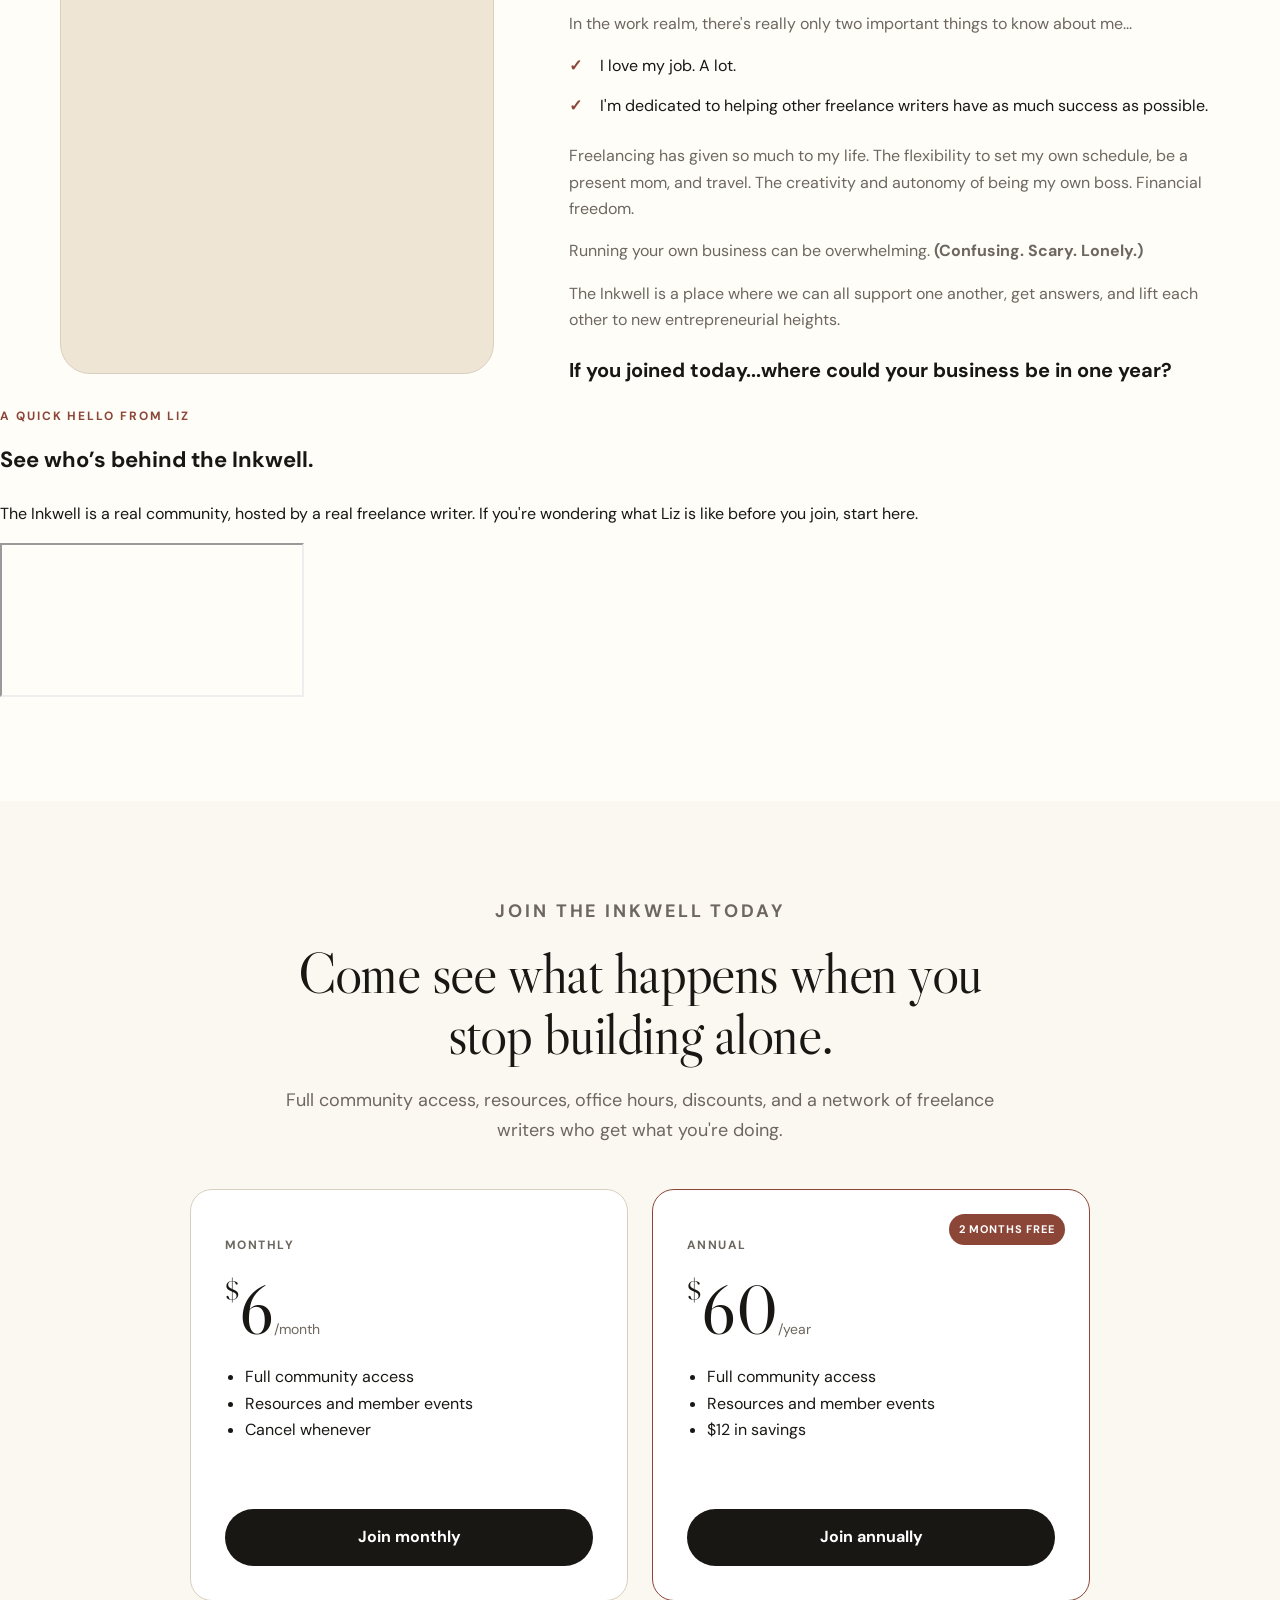
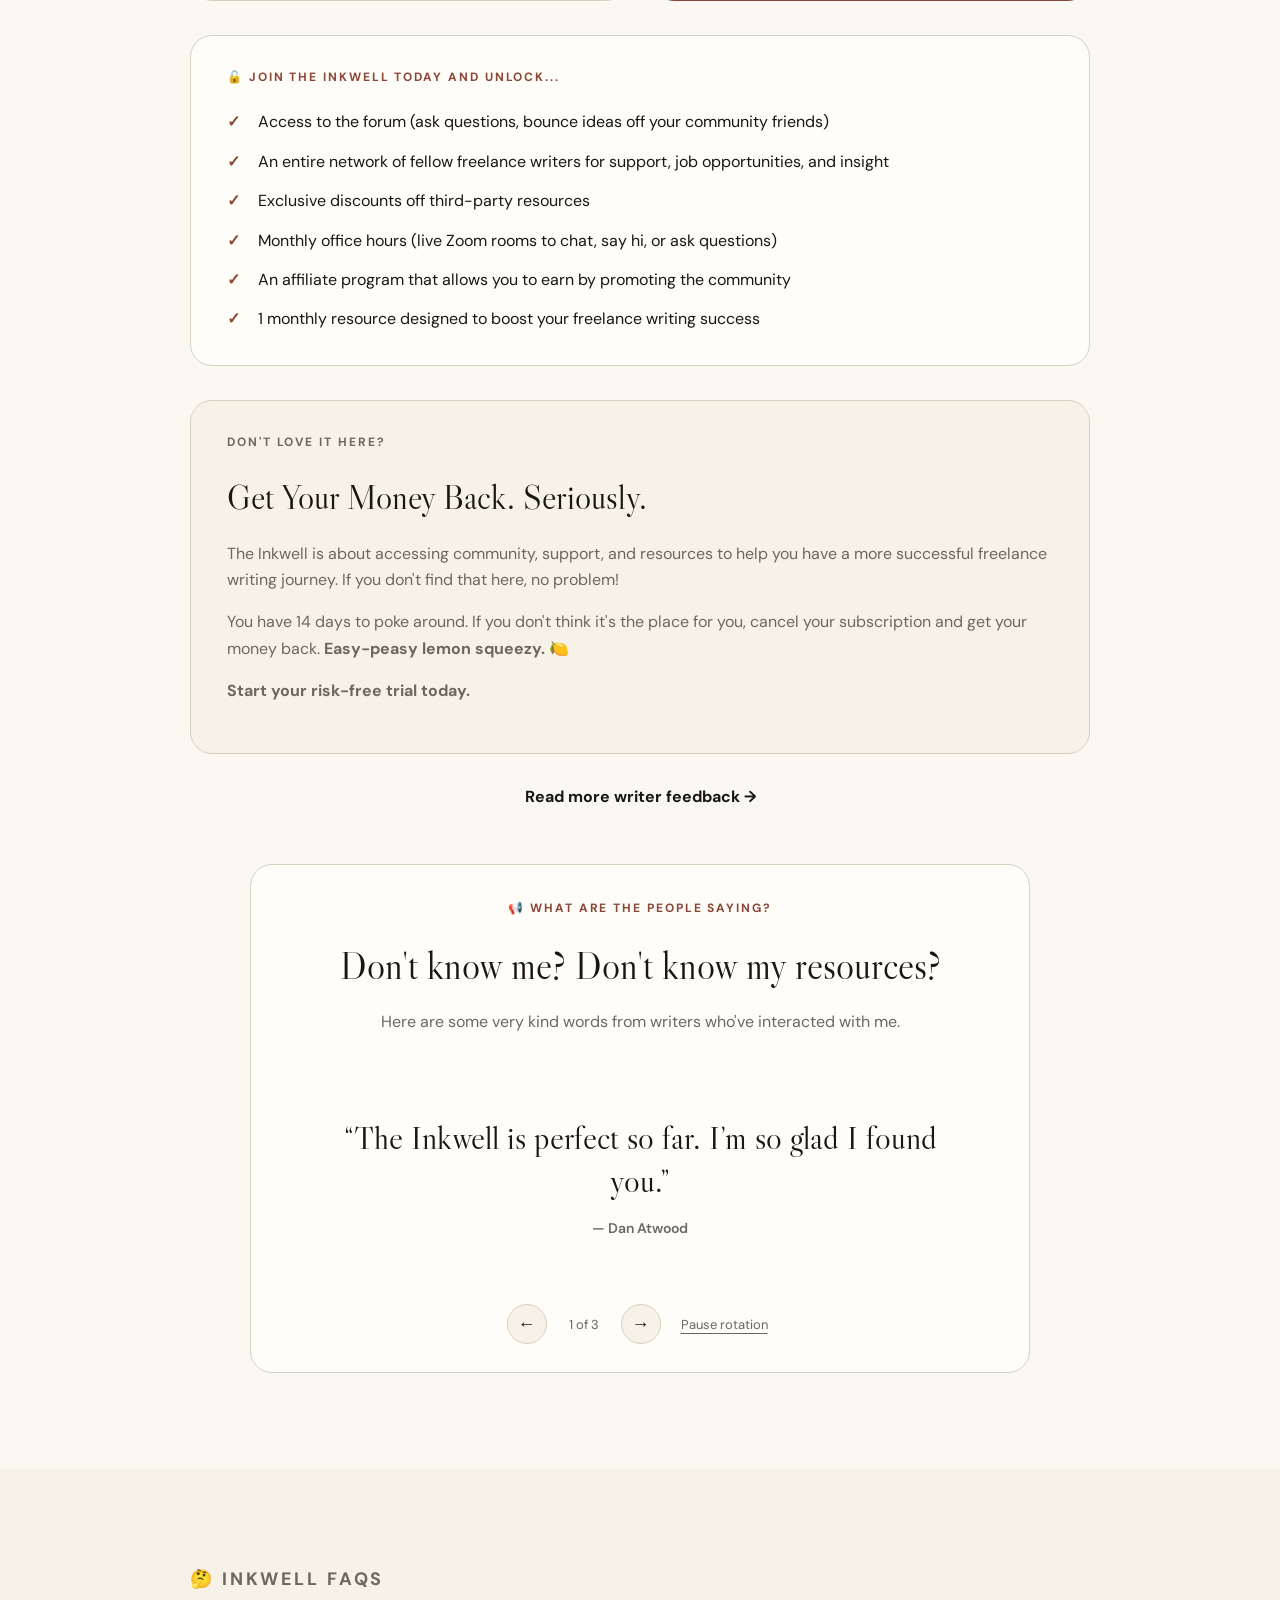
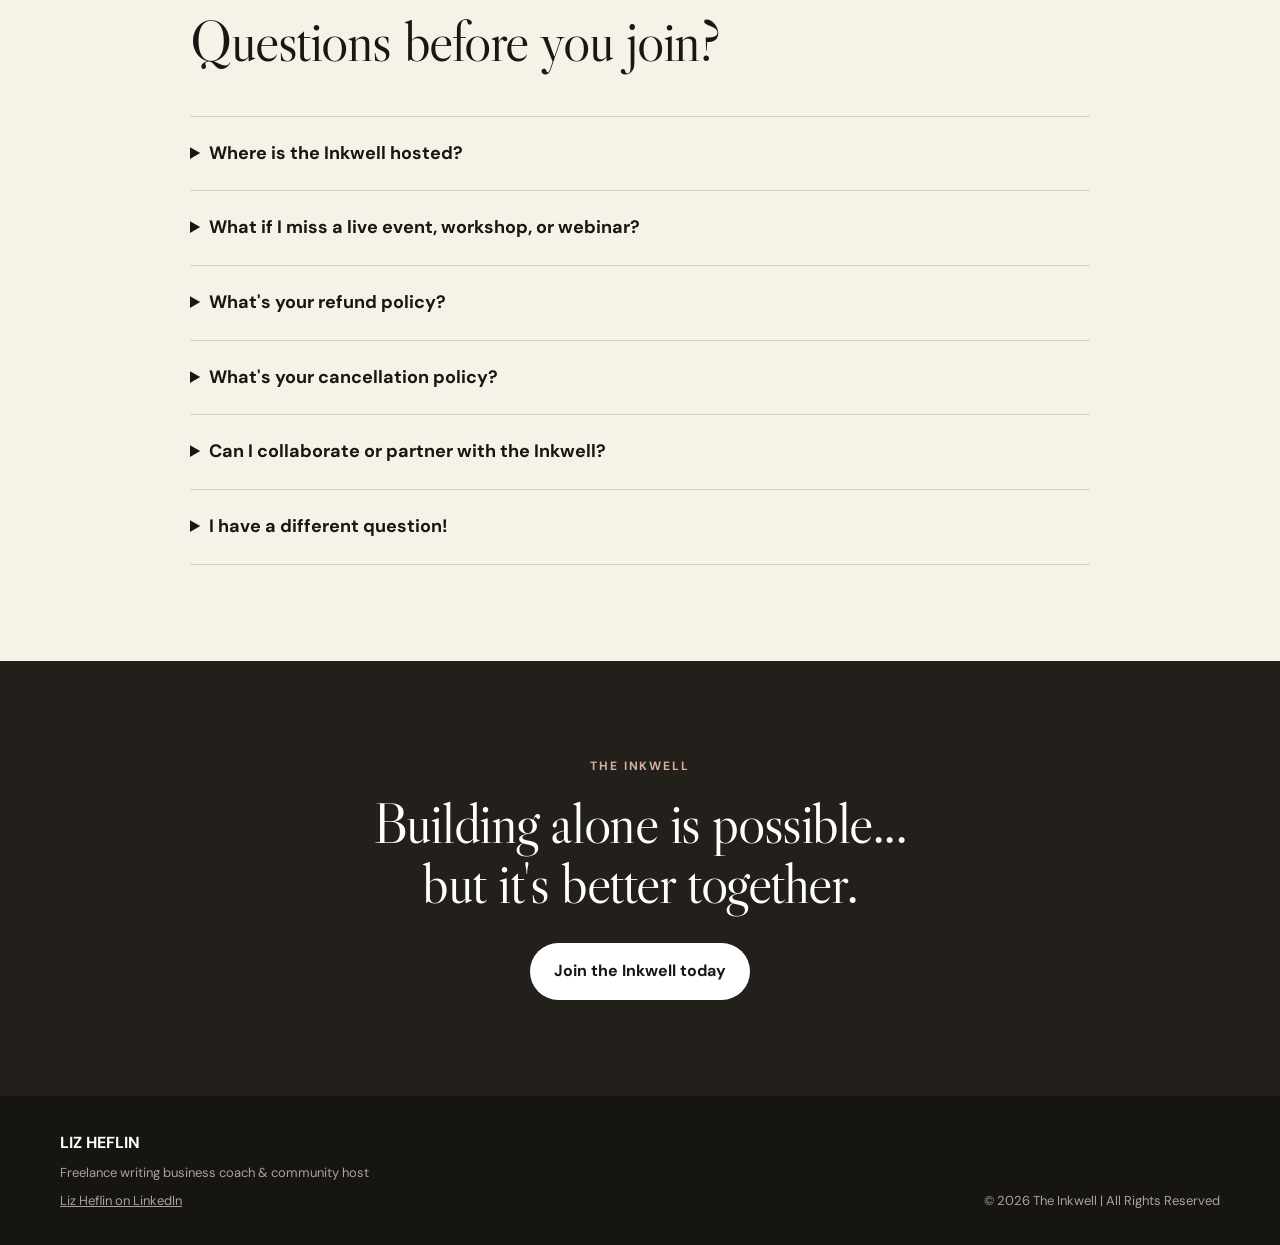
==== commit 979212ca: "Embed Liz Inkwell introduction video" ====
--- a/index.html
+++ b/index.html
@@ -200,6 +200,23 @@
           <p class="about-question"><strong>If you joined today...where could your business be in one year?</strong></p>
         </div>
       </div>
+
+      <div class="liz-video-block">
+        <div class="liz-video-copy">
+          <p class="eyebrow">A quick hello from Liz</p>
+          <h3>See who’s behind the Inkwell.</h3>
+          <p>The Inkwell is a real community, hosted by a real freelance writer. If you're wondering what Liz is like before you join, start here.</p>
+        </div>
+        <div class="liz-video-frame">
+          <iframe
+            src="https://www.youtube-nocookie.com/embed/oxmOJlr7UFo"
+            title="Meet Liz Heflin and The Inkwell"
+            loading="lazy"
+            allow="accelerometer; autoplay; clipboard-write; encrypted-media; gyroscope; picture-in-picture; web-share"
+            allowfullscreen
+          ></iframe>
+        </div>
+      </div>
     </section>
 
     <section id="join" class="section pricing-section">
--- a/styles.css
+++ b/styles.css
@@ -76,3 +76,33 @@
 .review-nav{display:flex;align-items:center;gap:24px}
 .more-reviews-link{text-align:center;margin:30px 0 0}
 @media(max-width:600px){.reviews-gallery{columns:1}.review-nav{gap:10px}.review-nav .text-link{font-size:13px}}
+
+
+/* Liz voice refresh */
+.hero-support{font-size:17px;color:var(--muted);max-width:680px;margin-top:18px}
+.voice-section{align-items:start}
+.voice-copy{font-size:17px;color:var(--muted)}
+.voice-copy .lead-line{font-family:var(--serif);font-size:30px;line-height:1.2;color:var(--ink);margin-top:0}
+.community-benefits{margin-top:46px;padding:34px;border:1px solid var(--line);border-radius:var(--radius);background:var(--white)}
+.benefits-intro{margin-top:0;font-weight:700}
+.check-list{list-style:none;padding:0;margin:22px 0 0;display:grid;gap:13px}
+.check-list li{position:relative;padding-left:31px;color:var(--ink)}
+.check-list li::before{content:"✓";position:absolute;left:0;top:0;color:var(--accent);font-weight:700}
+.check-list li span{color:var(--muted)}
+.check-list-grid{grid-template-columns:repeat(2,minmax(0,1fr));column-gap:42px}
+.inline-testimonial{max-width:850px;margin:48px auto 0;padding:30px 34px;border-left:3px solid var(--accent);background:rgba(255,253,248,.72)}
+.inline-testimonial blockquote{font-family:var(--serif);font-size:30px;line-height:1.25;margin:0 0 14px}
+.inline-testimonial p{margin:0;color:var(--muted);font-weight:600}
+.compact-list{margin:10px 0 24px}
+.about-question{font-size:20px;color:var(--ink)!important}
+.unlock-box,.guarantee-box{margin:34px auto 0;padding:32px 36px;border:1px solid var(--line);border-radius:var(--radius);background:var(--white)}
+.guarantee-box{background:var(--paper)}
+.guarantee-box h3{font-family:var(--serif);font-size:34px;font-weight:400;margin-bottom:12px}
+.guarantee-box p{color:var(--muted)}
+.carousel-intro{margin:-4px auto 18px;max-width:580px;color:var(--muted)}
+@media(max-width:700px){
+  .check-list-grid{grid-template-columns:1fr}
+  .community-benefits,.unlock-box,.guarantee-box{padding:25px}
+  .inline-testimonial{padding:26px 24px}
+  .voice-copy .lead-line{font-size:26px}
+}
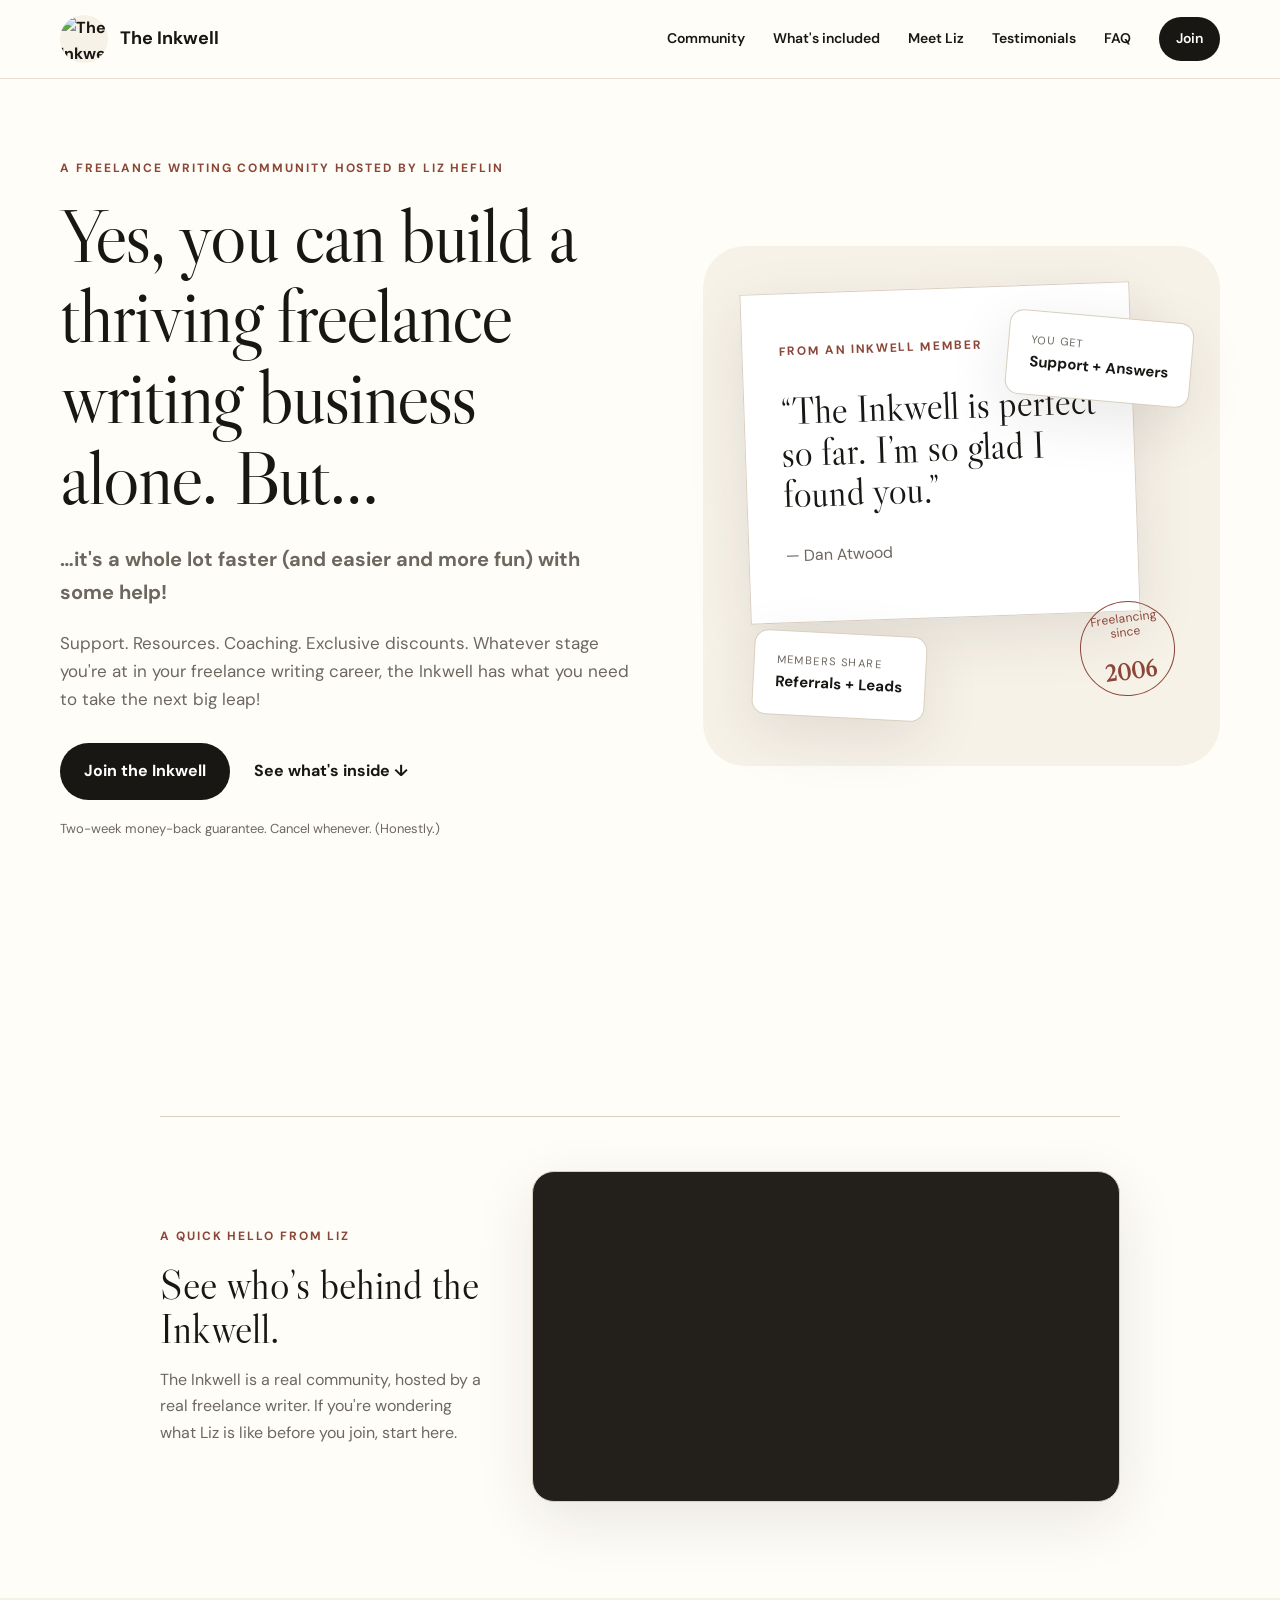
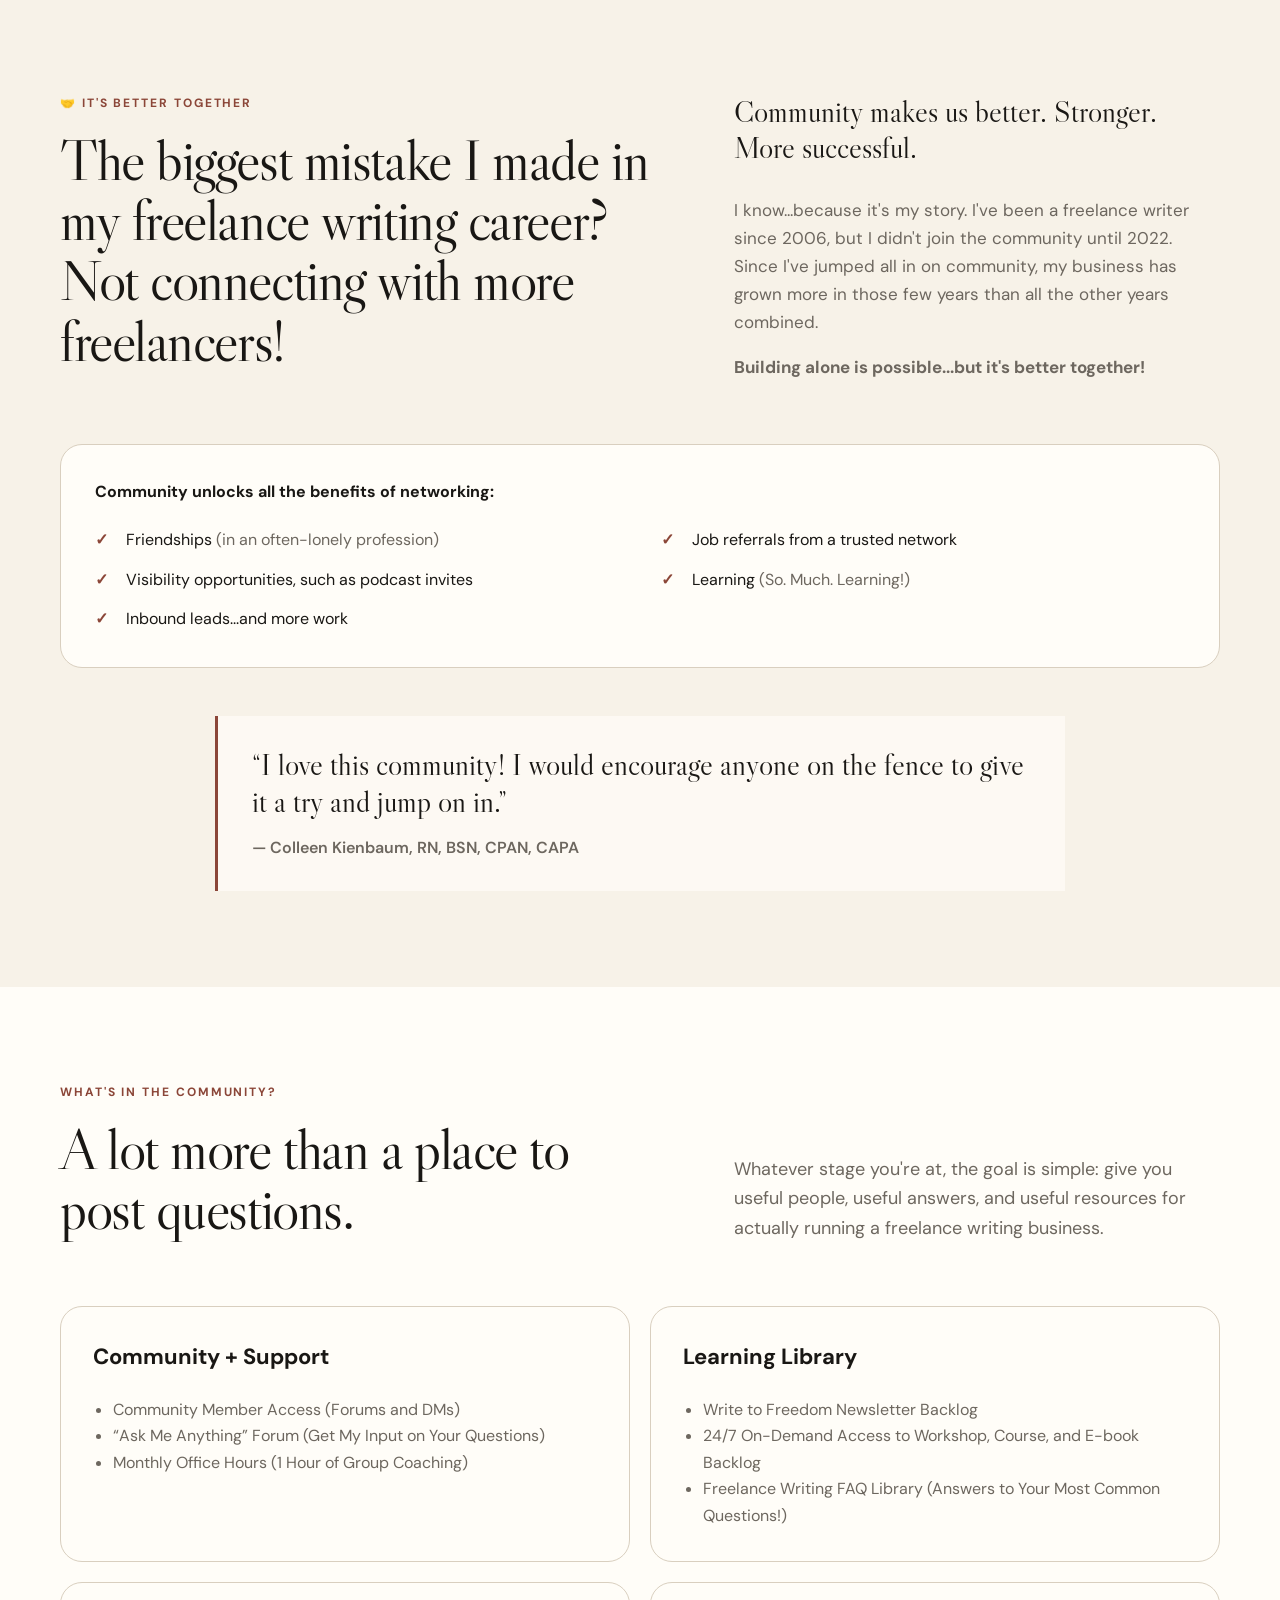
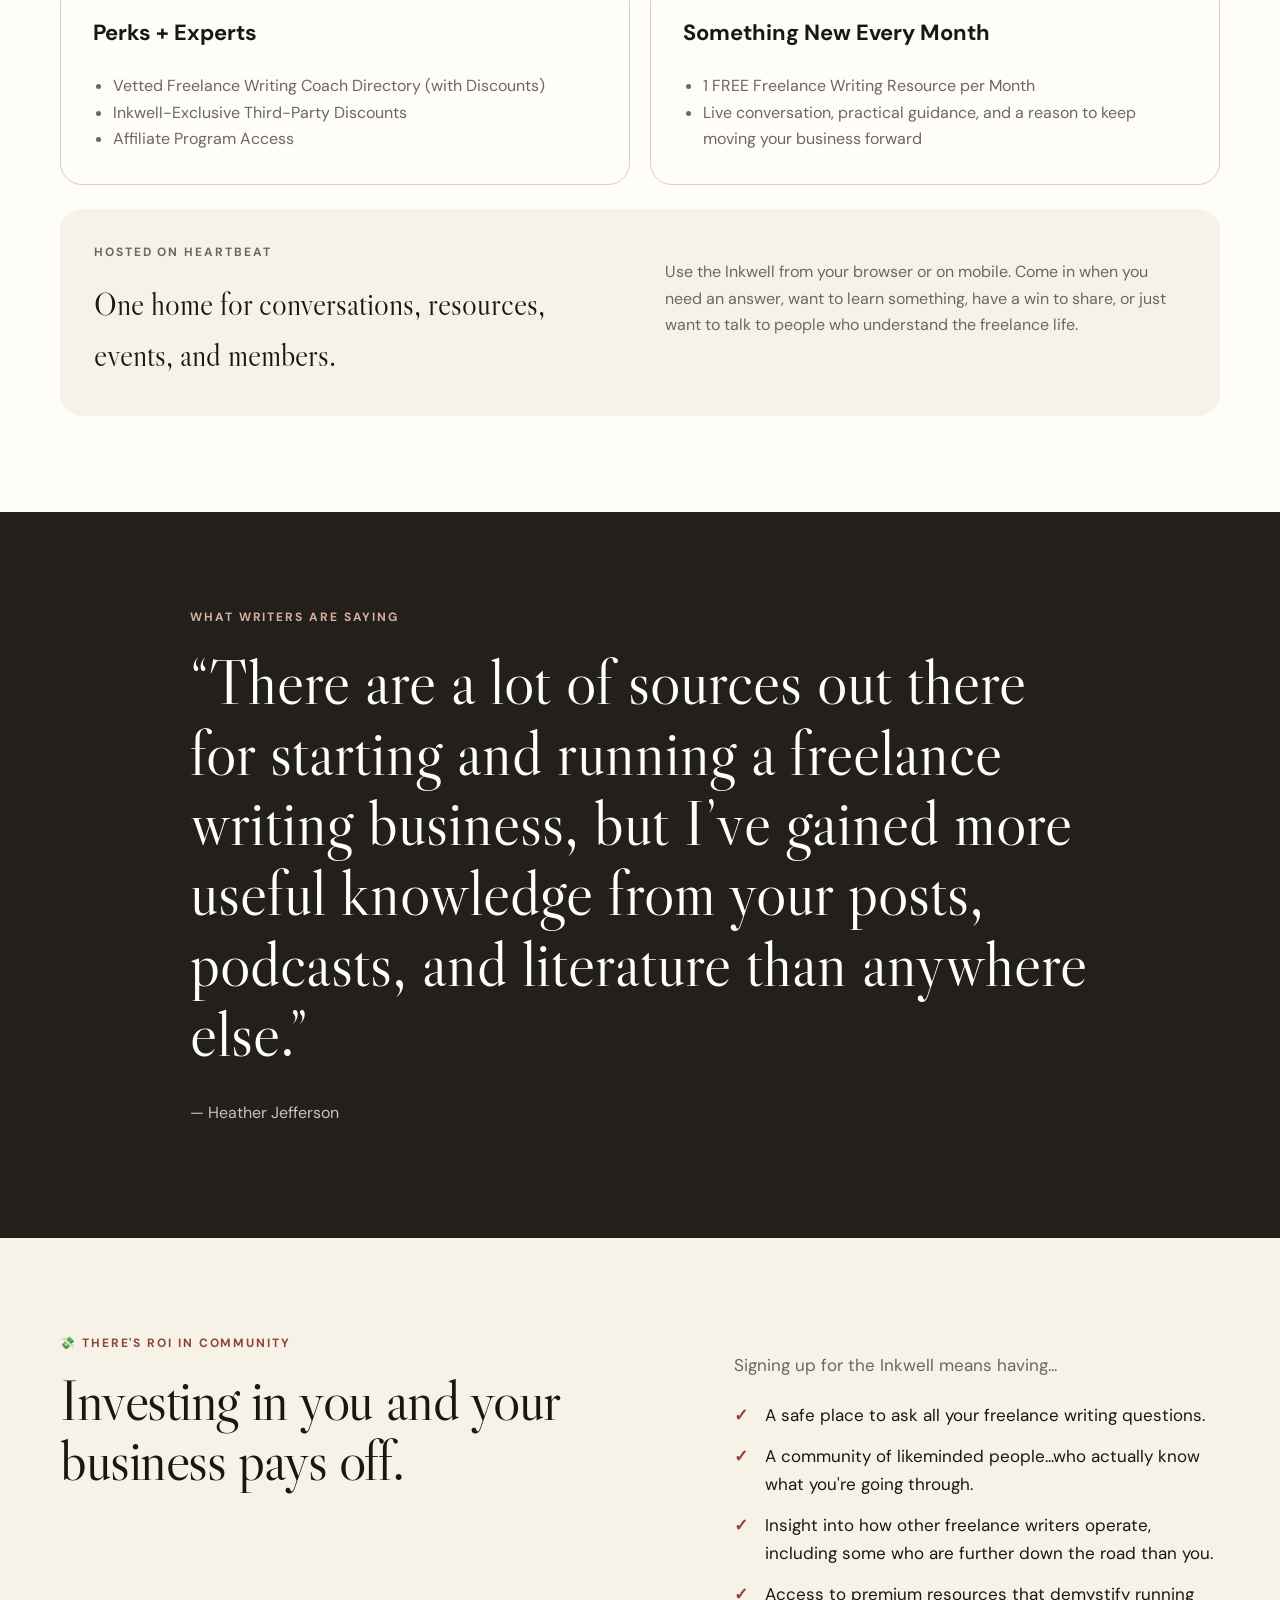
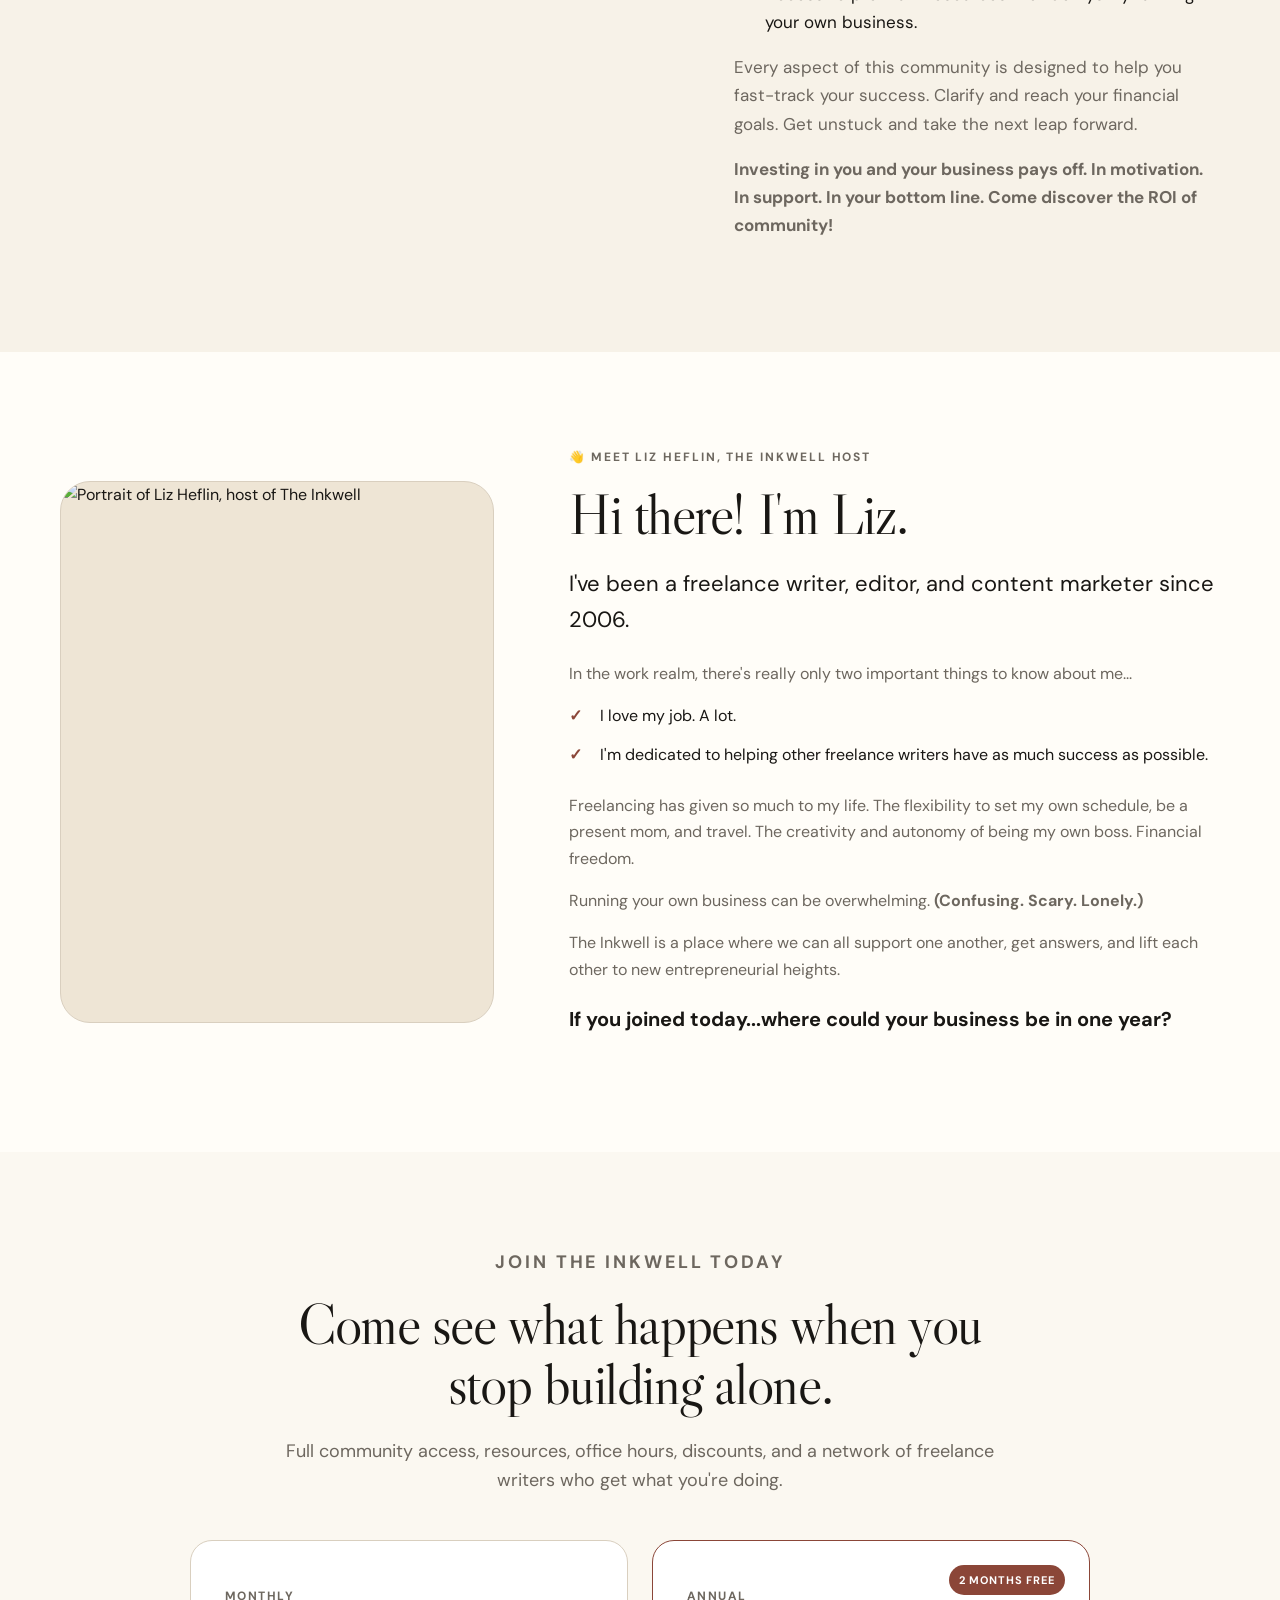
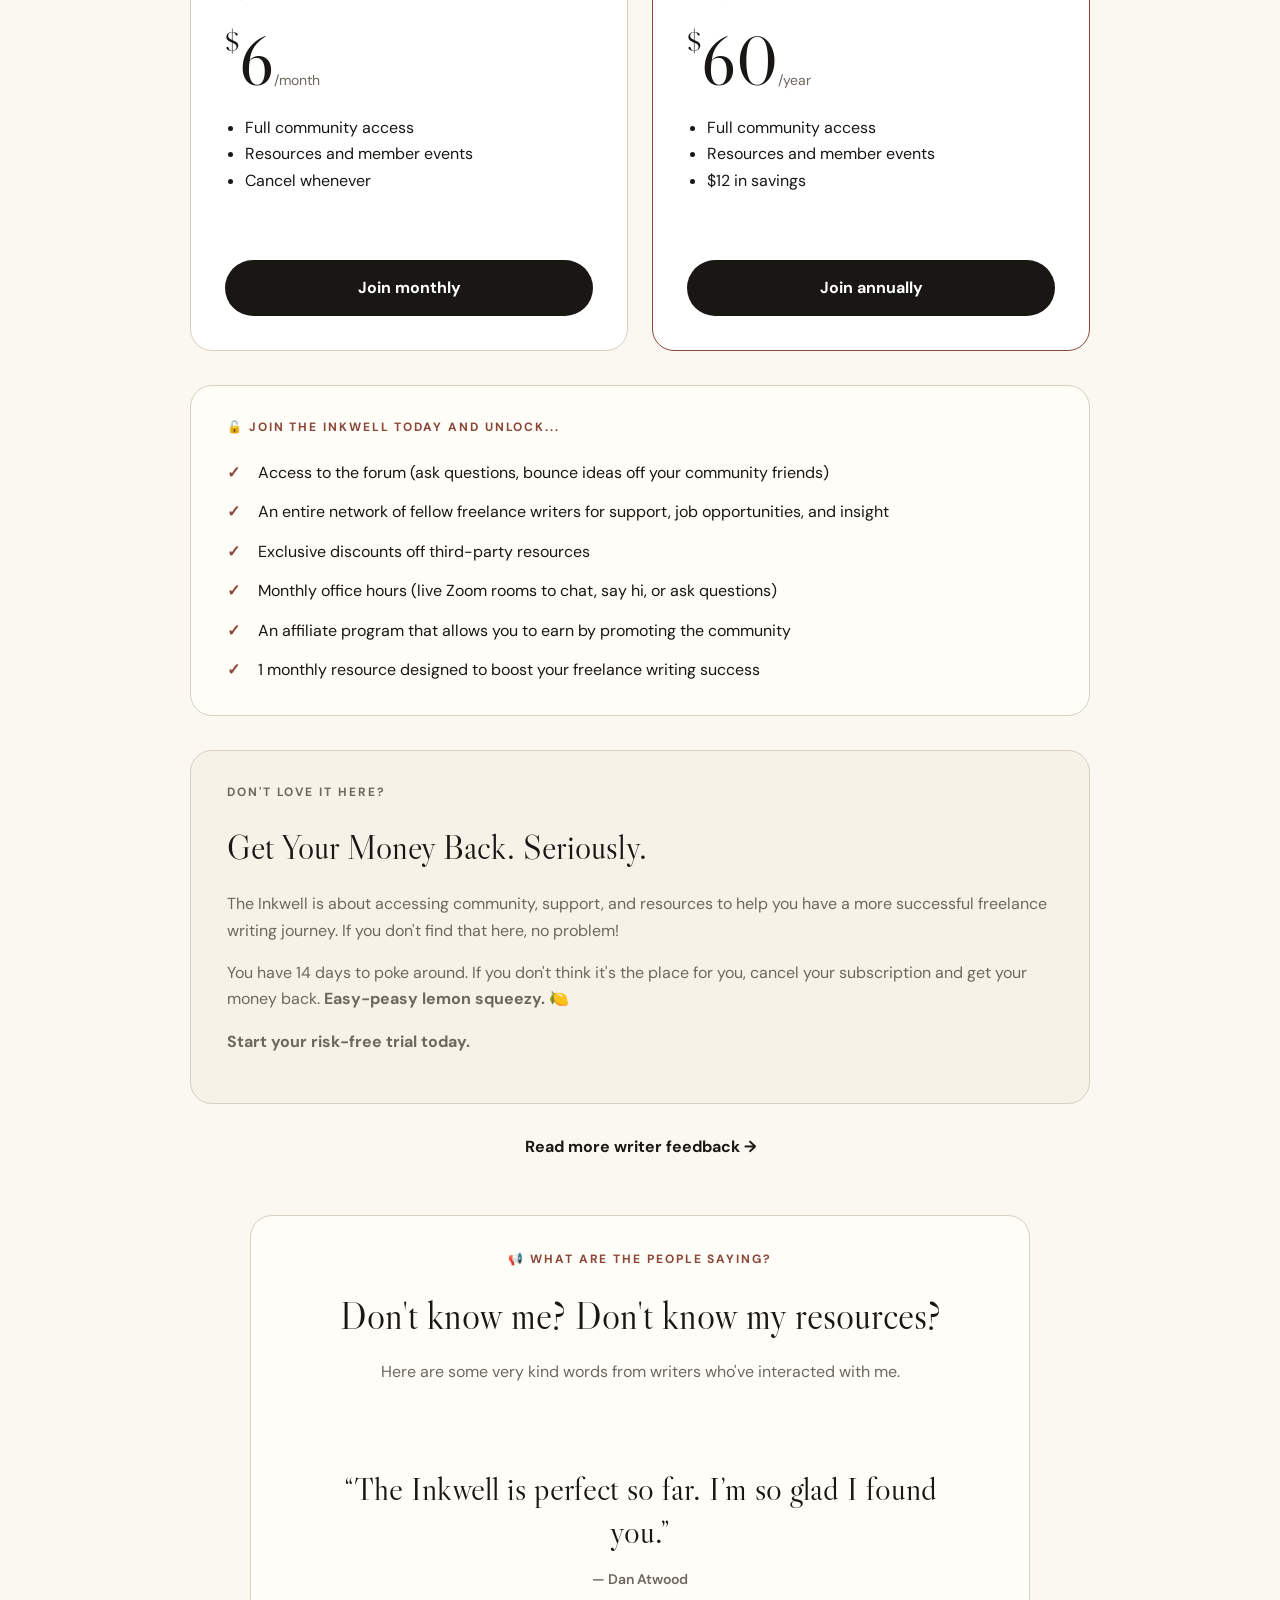
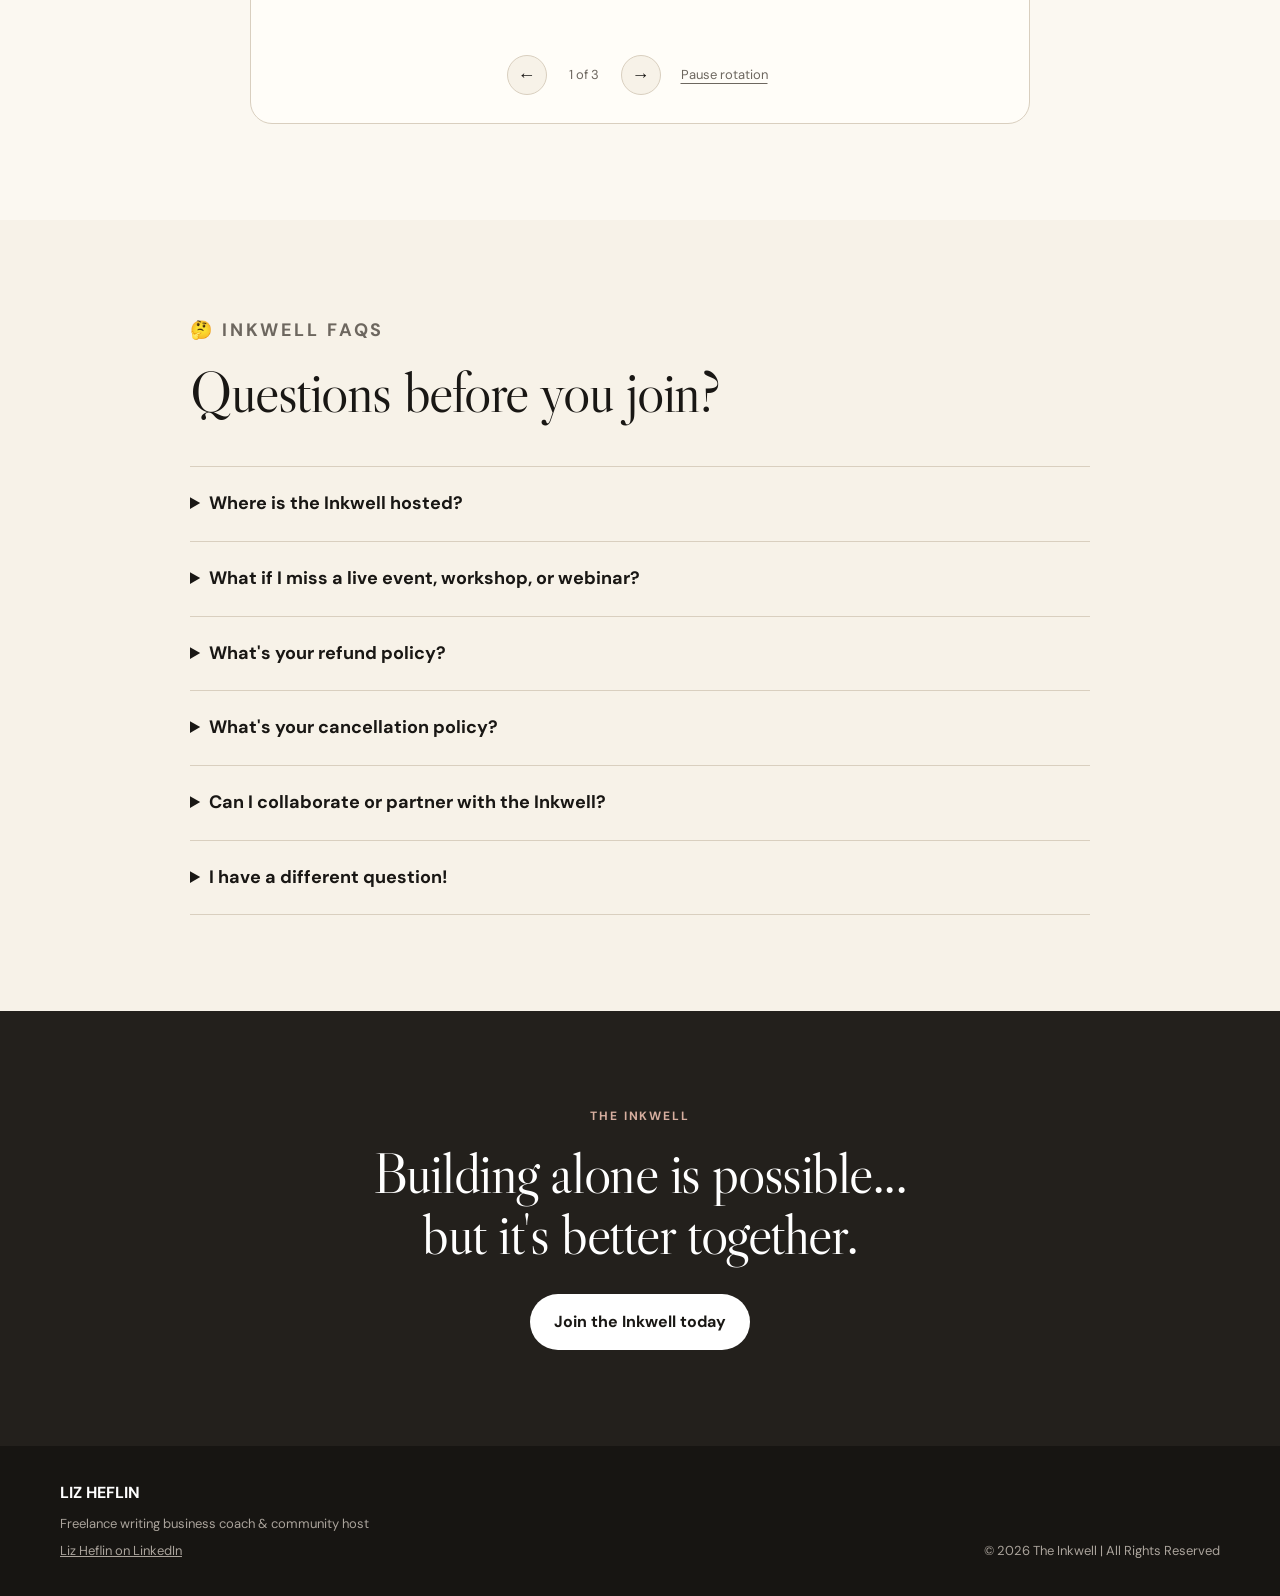
==== commit c8aab4a8: "Move Liz intro video above Better Together" ====
--- a/index.html
+++ b/index.html
@@ -64,6 +64,28 @@
       </div>
     </section>
 
+    <section class="section video-intro-section">
+      <div class="container">
+      <div class="liz-video-block">
+        <div class="liz-video-copy">
+          <p class="eyebrow">A quick hello from Liz</p>
+          <h3>See who’s behind the Inkwell.</h3>
+          <p>The Inkwell is a real community, hosted by a real freelance writer. If you're wondering what Liz is like before you join, start here.</p>
+        </div>
+        <div class="liz-video-frame">
+          <iframe
+            src="https://www.youtube-nocookie.com/embed/oxmOJlr7UFo"
+            title="Meet Liz Heflin and The Inkwell"
+            loading="lazy"
+            allow="accelerometer; autoplay; clipboard-write; encrypted-media; gyroscope; picture-in-picture; web-share"
+            allowfullscreen
+          ></iframe>
+        </div>
+      </div>
+
+      </div>
+    </section>
+
     <section id="why" class="section section-soft">
       <div class="container">
         <div class="split-heading voice-section">
@@ -201,22 +223,6 @@
         </div>
       </div>
 
-      <div class="liz-video-block">
-        <div class="liz-video-copy">
-          <p class="eyebrow">A quick hello from Liz</p>
-          <h3>See who’s behind the Inkwell.</h3>
-          <p>The Inkwell is a real community, hosted by a real freelance writer. If you're wondering what Liz is like before you join, start here.</p>
-        </div>
-        <div class="liz-video-frame">
-          <iframe
-            src="https://www.youtube-nocookie.com/embed/oxmOJlr7UFo"
-            title="Meet Liz Heflin and The Inkwell"
-            loading="lazy"
-            allow="accelerometer; autoplay; clipboard-write; encrypted-media; gyroscope; picture-in-picture; web-share"
-            allowfullscreen
-          ></iframe>
-        </div>
-      </div>
     </section>
 
     <section id="join" class="section pricing-section">
--- a/styles.css
+++ b/styles.css
@@ -106,3 +106,55 @@
   .inline-testimonial{padding:26px 24px}
   .voice-copy .lead-line{font-size:26px}
 }
+
+
+/* Liz intro video */
+.liz-video-block{
+  width:min(960px,calc(100% - 40px));
+  margin:72px auto 0;
+  padding-top:54px;
+  border-top:1px solid var(--line);
+  display:grid;
+  grid-template-columns:.72fr 1.28fr;
+  gap:42px;
+  align-items:center;
+}
+.liz-video-copy h3{
+  font-family:var(--serif);
+  font-size:clamp(30px,3.2vw,44px);
+  font-weight:400;
+  line-height:1.08;
+  margin-bottom:14px;
+}
+.liz-video-copy p:last-child{
+  color:var(--muted);
+  margin-bottom:0;
+}
+.liz-video-frame{
+  position:relative;
+  width:100%;
+  aspect-ratio:16/9;
+  overflow:hidden;
+  border-radius:var(--radius);
+  background:var(--dark);
+  box-shadow:var(--shadow);
+  border:1px solid var(--line);
+}
+.liz-video-frame iframe{
+  position:absolute;
+  inset:0;
+  width:100%;
+  height:100%;
+  border:0;
+}
+@media(max-width:900px){
+  .liz-video-block{
+    width:min(760px,calc(100% - 40px));
+    grid-template-columns:1fr;
+    gap:28px;
+    margin:56px auto 0;
+    padding-top:42px;
+  }
+}
+
+@media(max-width:600px){.liz-video-block{width:calc(100% - 28px);}}
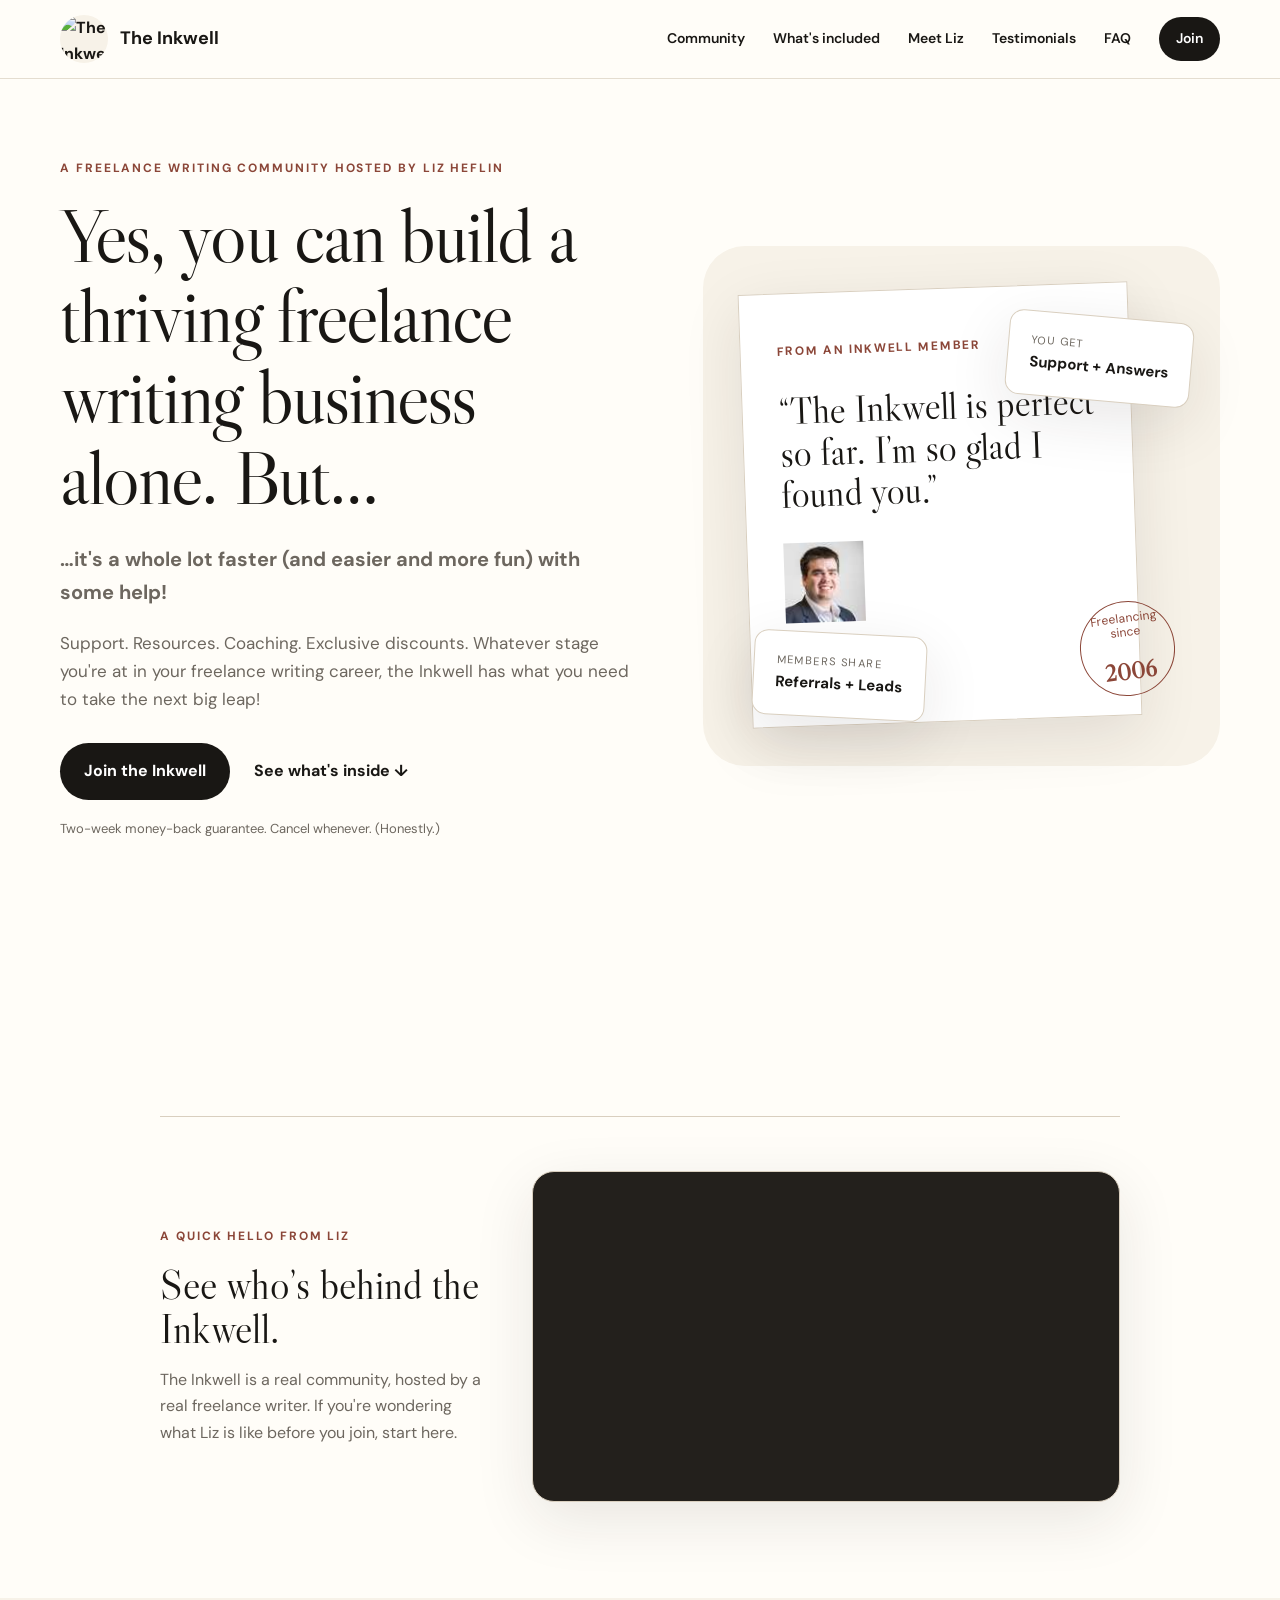
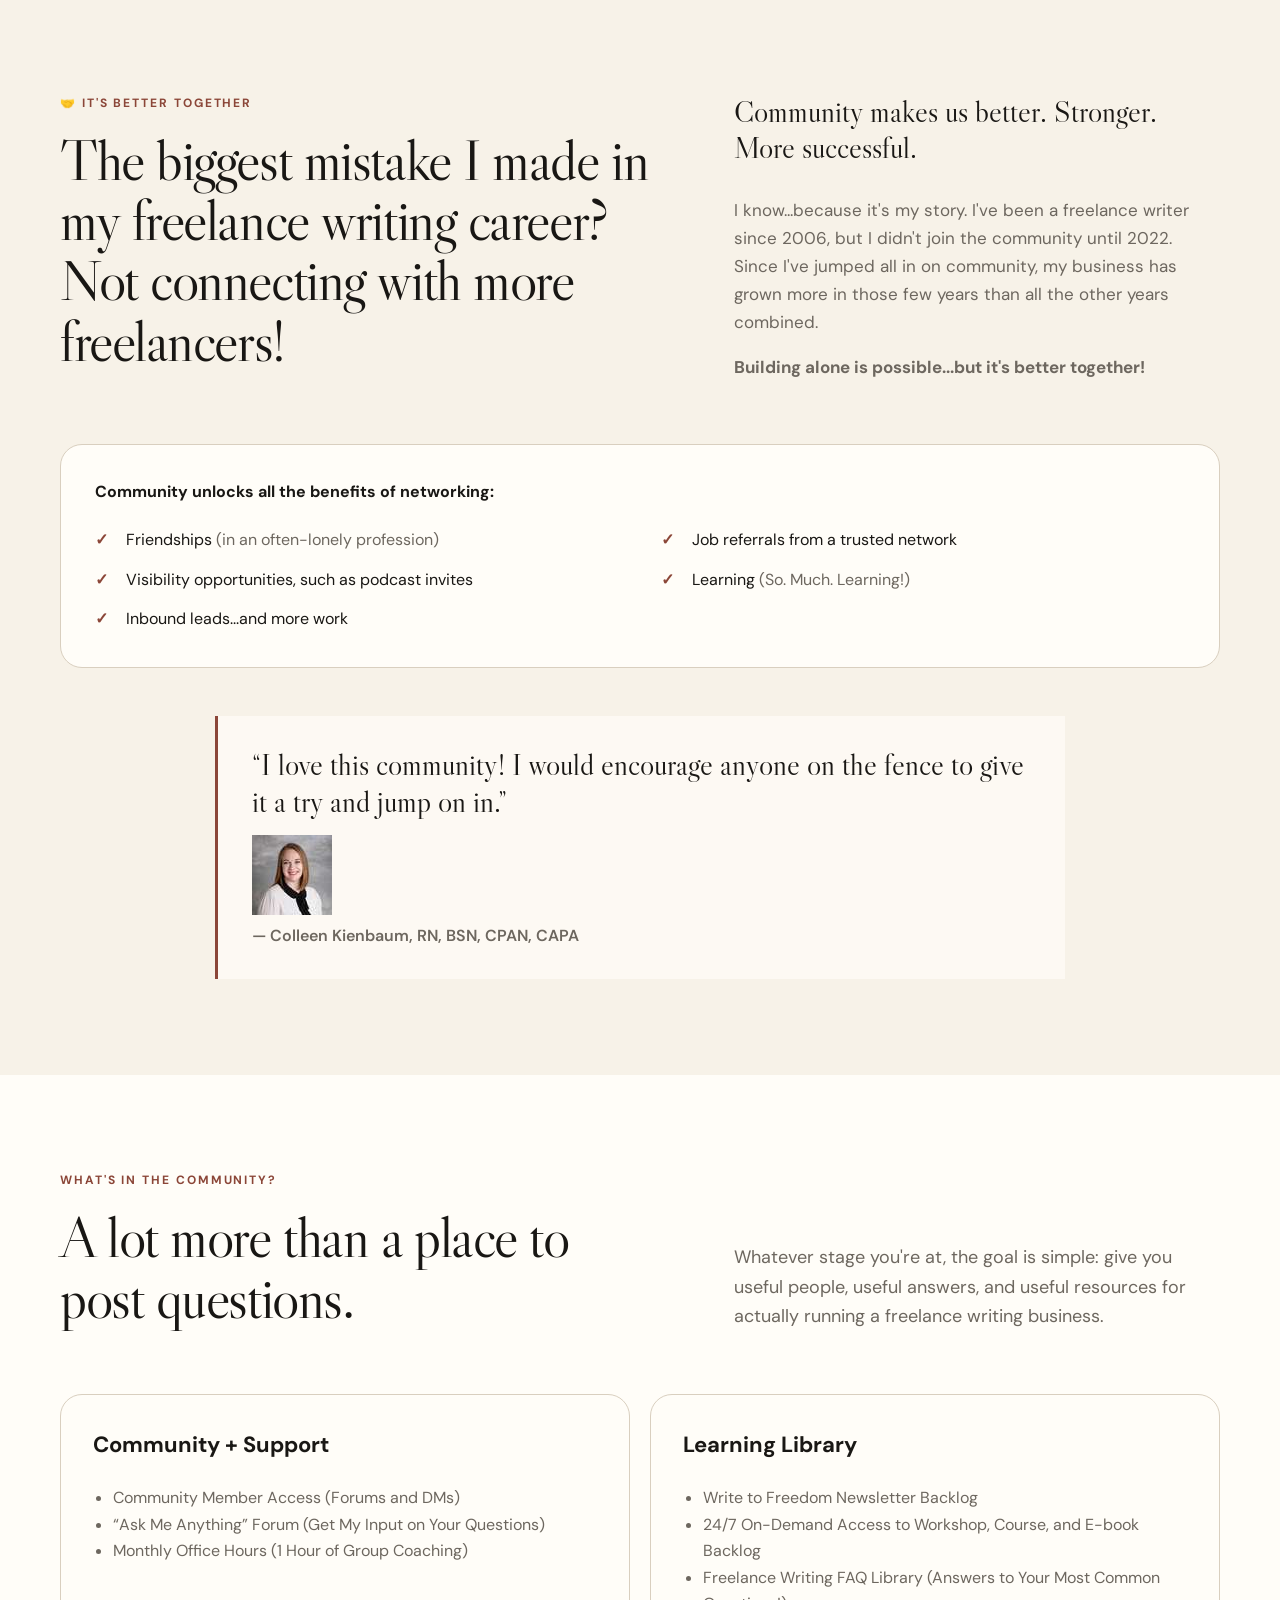
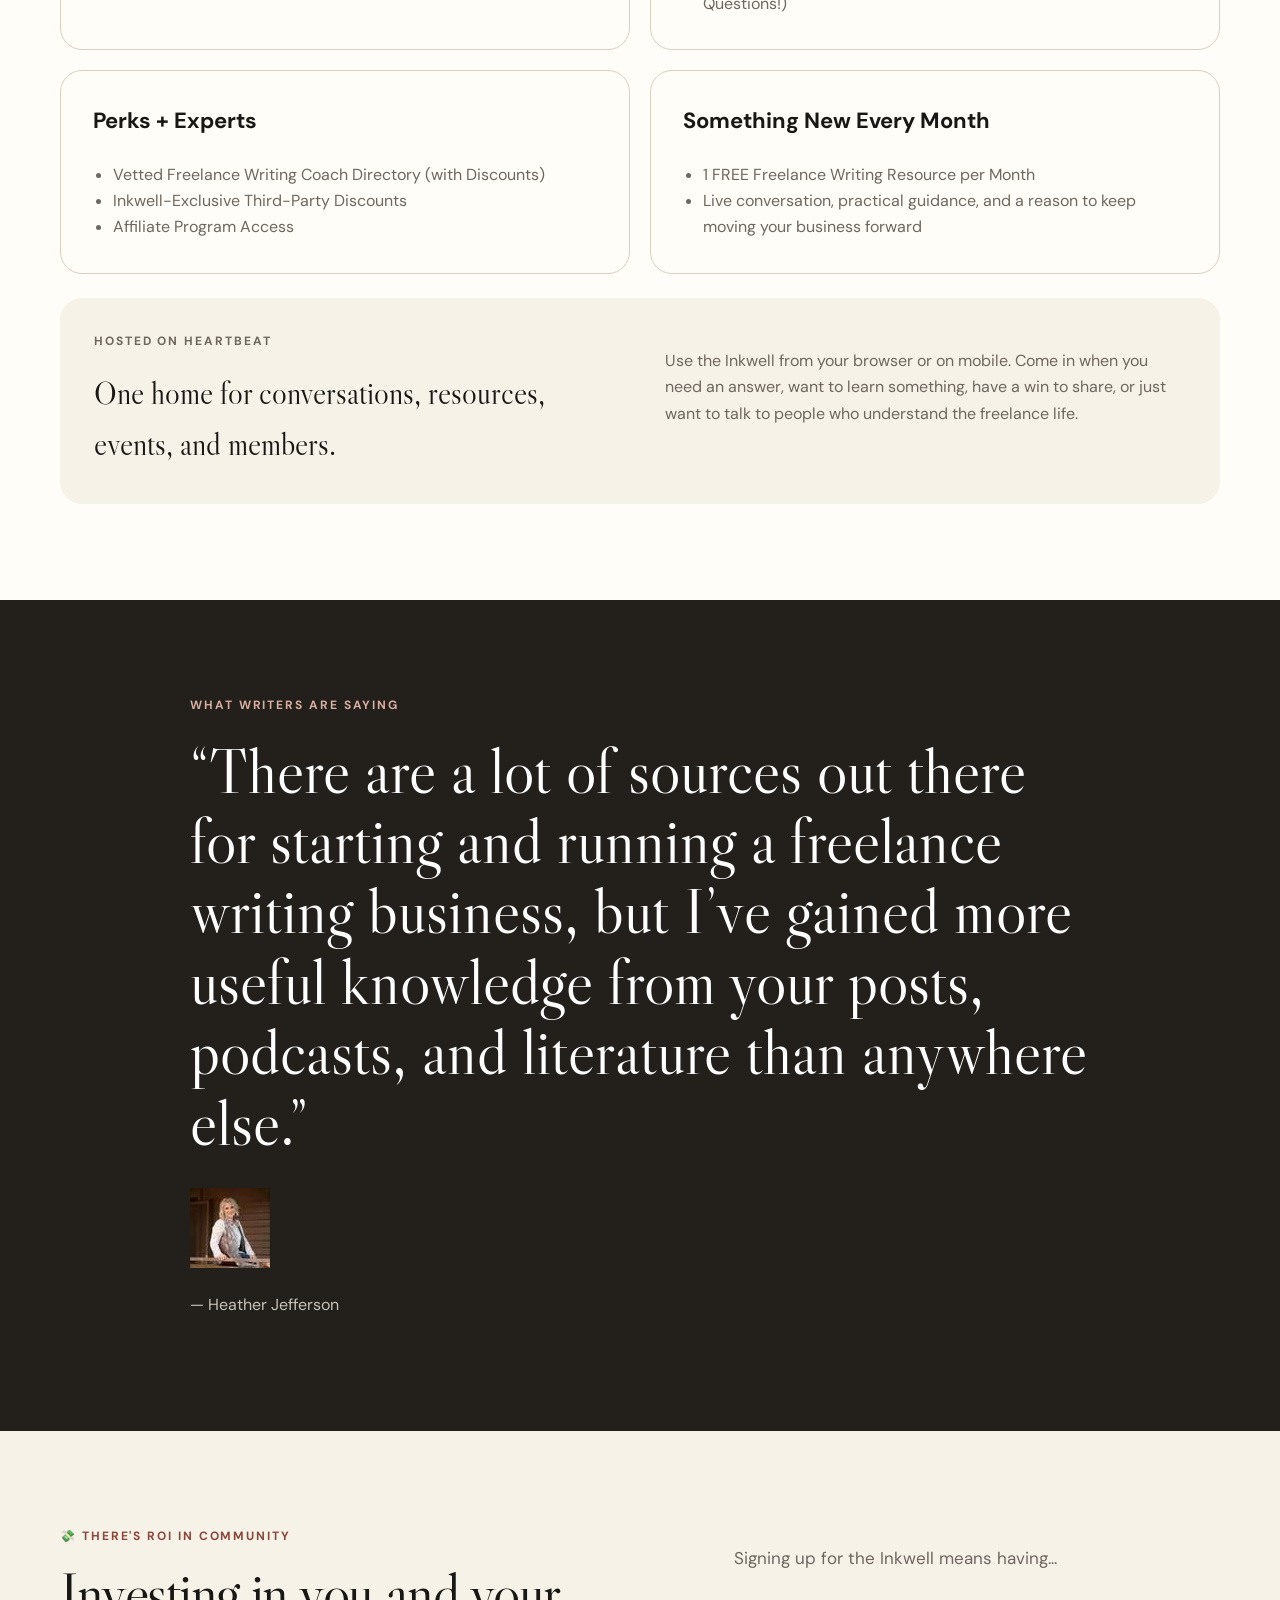
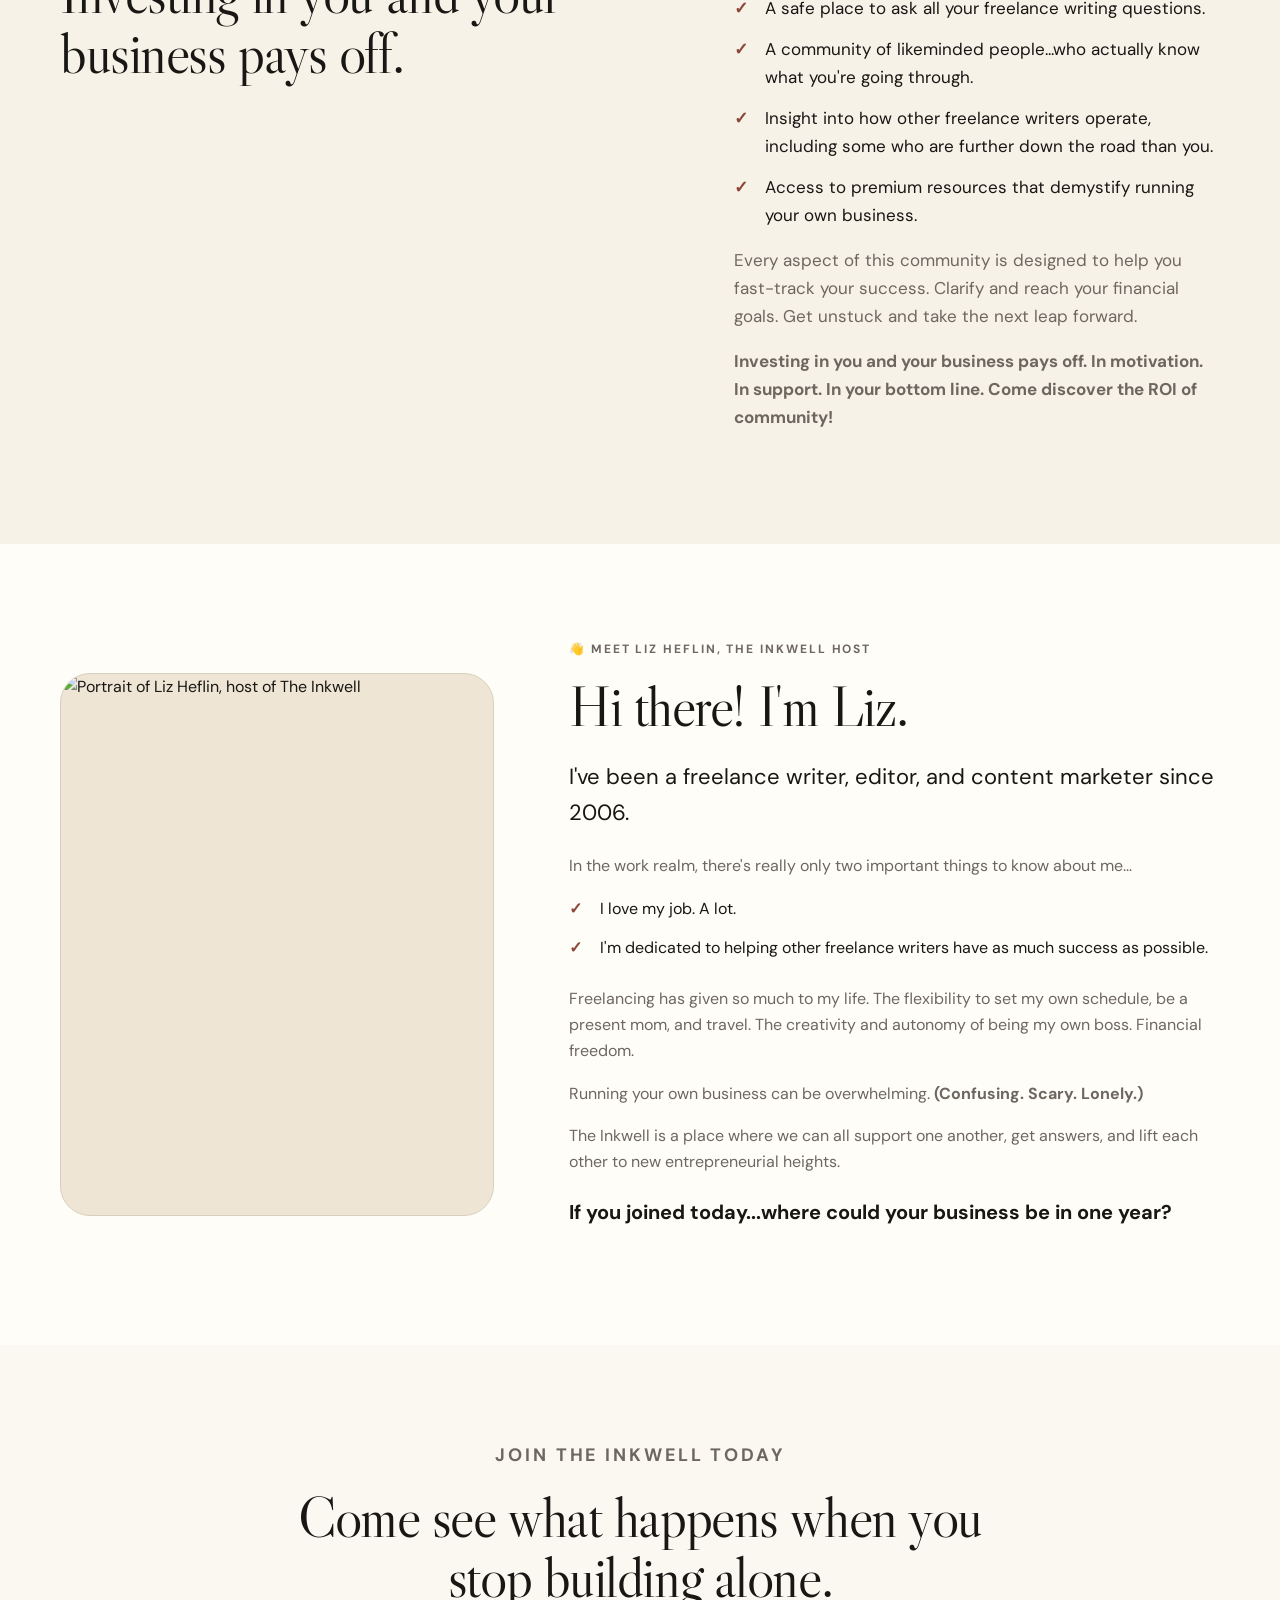
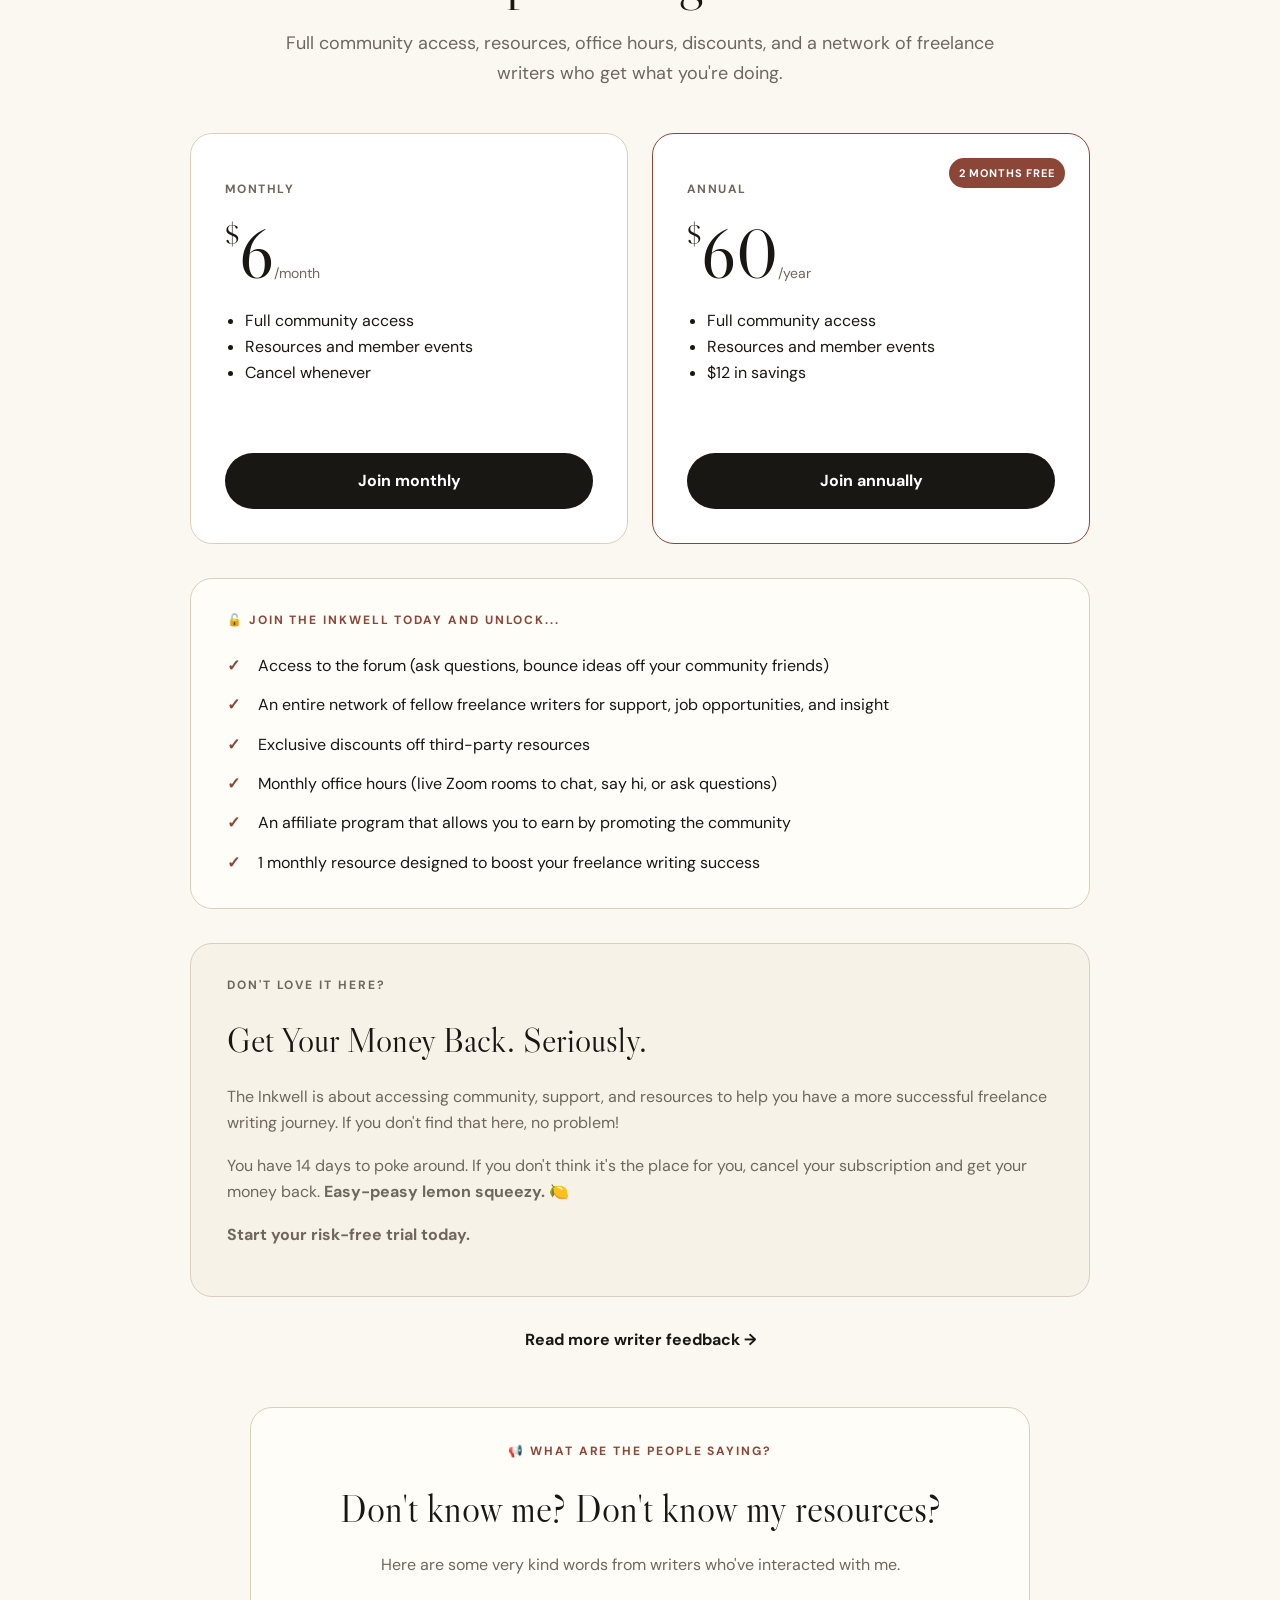
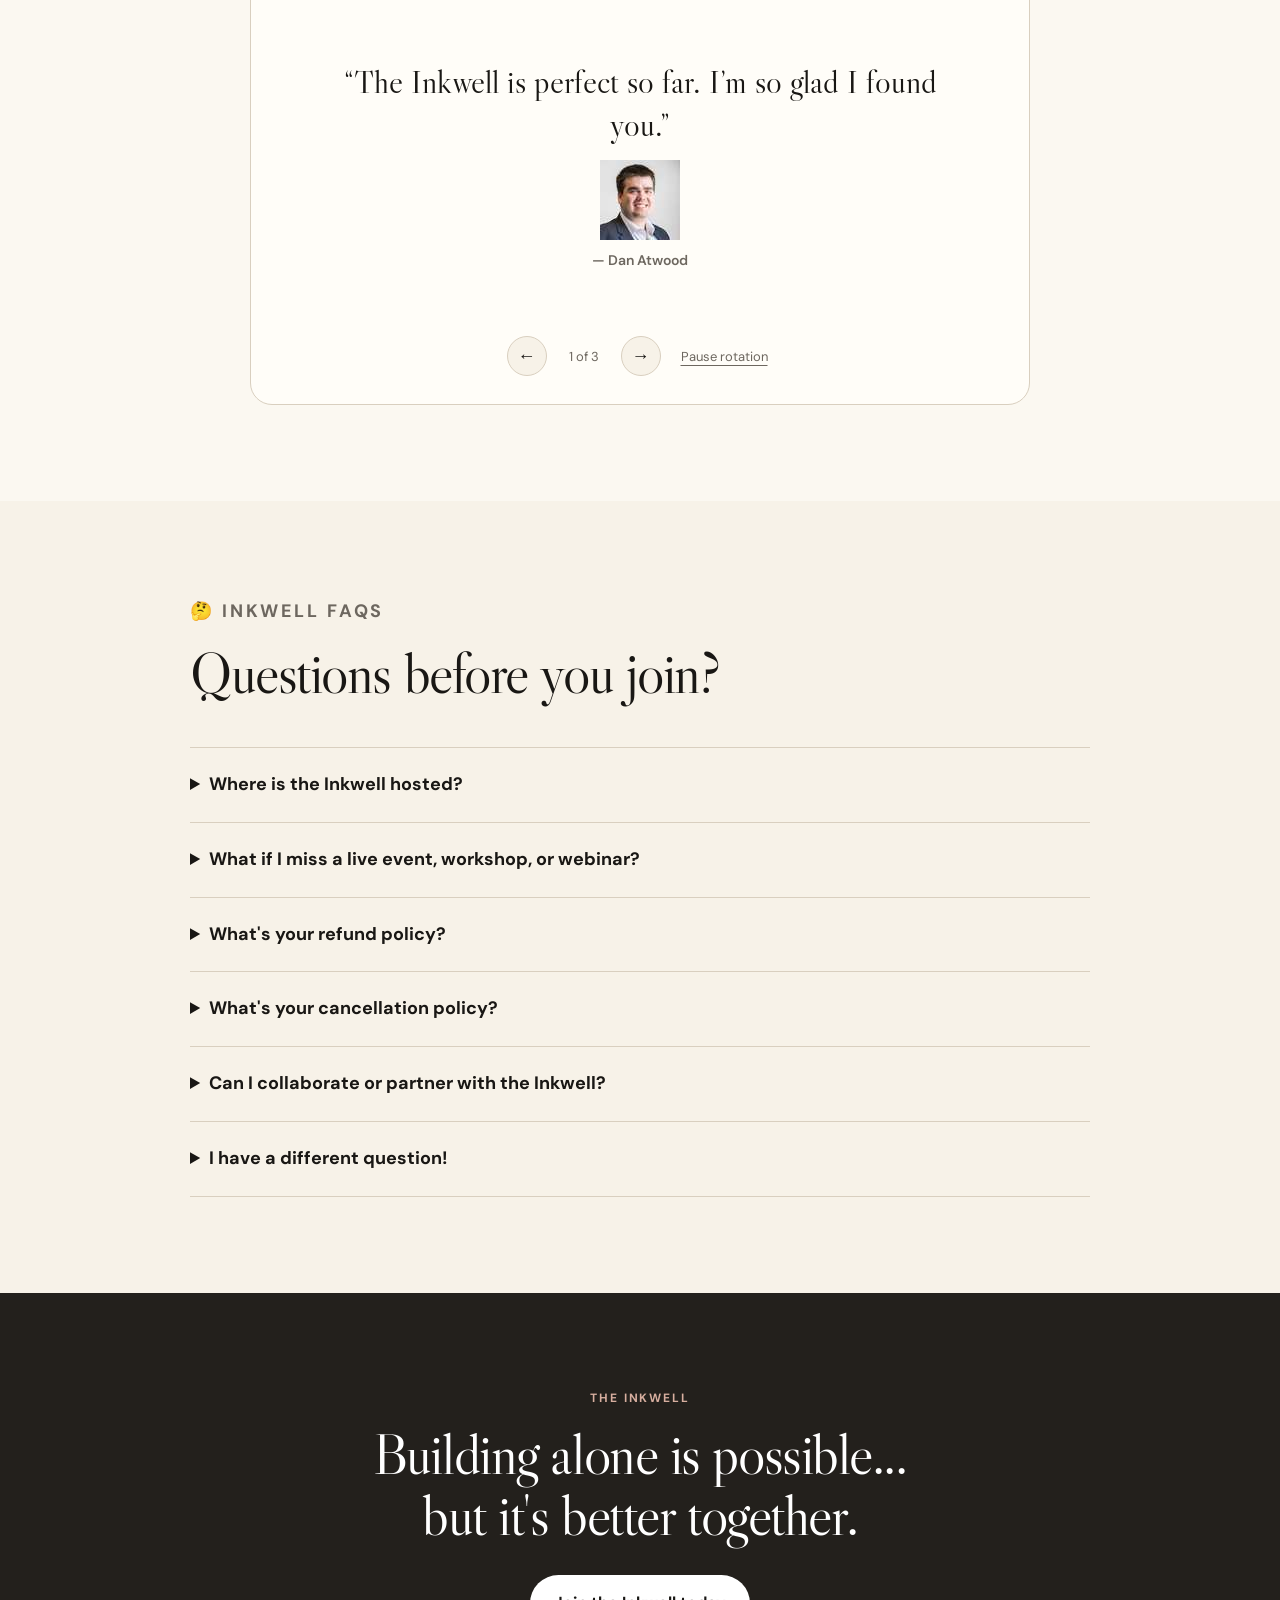
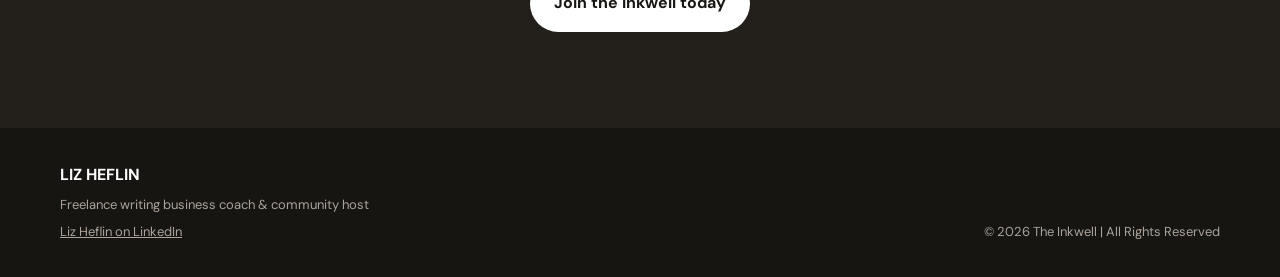
==== commit 2c77cd7c: "Tighten intro video spacing and add testimonial portraits" ====
--- a/index.html
+++ b/index.html
@@ -49,7 +49,7 @@
           <div class="paper-card paper-card-main">
             <p class="paper-kicker">From an Inkwell member</p>
             <blockquote>“The Inkwell is perfect so far. I’m so glad I found you.”</blockquote>
-            <p class="paper-note">— Dan Atwood</p>
+            <div class="quote-person compact-person"><img src="/assets/testimonials/dan-atwood.jpg" alt="" loading="lazy"><p class="paper-note">— Dan Atwood</p></div>
           </div>
           <div class="paper-card paper-card-small card-a">
             <span>You get</span>
@@ -113,7 +113,7 @@
 
         <div class="inline-testimonial">
           <blockquote>“I love this community! I would encourage anyone on the fence to give it a try and jump on in.”</blockquote>
-          <p>— Colleen Kienbaum, RN, BSN, CPAN, CAPA</p>
+          <div class="quote-person"><img src="/assets/testimonials/colleen-kienbaum.jpg" alt="" loading="lazy"><p>— Colleen Kienbaum, RN, BSN, CPAN, CAPA</p></div>
         </div>
       </div>
     </section>
@@ -176,7 +176,7 @@
       <div class="container testimonial-feature">
         <p class="eyebrow light">What writers are saying</p>
         <blockquote>“There are a lot of sources out there for starting and running a freelance writing business, but I’ve gained more useful knowledge from your posts, podcasts, and literature than anywhere else.”</blockquote>
-        <p class="quote-attribution">— Heather Jefferson</p>
+        <div class="quote-person quote-person-dark"><img src="/assets/testimonials/heather-jefferson.jpg" alt="" loading="lazy"><p class="quote-attribution">— Heather Jefferson</p></div>
       </div>
     </section>
 
@@ -287,15 +287,15 @@
           <div class="member-carousel" aria-roledescription="carousel">
             <div class="member-slide is-current" aria-hidden="false">
               <blockquote>“The Inkwell is perfect so far. I’m so glad I found you.”</blockquote>
-              <p class="member-author">— Dan Atwood</p>
+              <div class="quote-person quote-person-center"><img src="/assets/testimonials/dan-atwood.jpg" alt="" loading="lazy"><p class="member-author">— Dan Atwood</p></div>
             </div>
             <div class="member-slide" aria-hidden="true">
               <blockquote>“I love this community! I would encourage anyone on the fence to give it a try and jump on in.”</blockquote>
-              <p class="member-author">— Colleen Kienbaum, RN, BSN, CPAN, CAPA</p>
+              <div class="quote-person quote-person-center"><img src="/assets/testimonials/colleen-kienbaum.jpg" alt="" loading="lazy"><p class="member-author">— Colleen Kienbaum, RN, BSN, CPAN, CAPA</p></div>
             </div>
             <div class="member-slide" aria-hidden="true">
               <blockquote>“The Inkwell is one of the safest online spaces to join and connect. Liz has the patience of a saint and the knowledge of an over-caffeinated librarian to guide us along the road. I’m very proud to have joined. Come along.”</blockquote>
-              <p class="member-author">— Flor Maria Cruz</p>
+              <div class="quote-person quote-person-center"><img src="/assets/testimonials/flor-maria-cruz.jpg" alt="" loading="lazy"><p class="member-author">— Flor Maria Cruz</p></div>
             </div>
           </div>
           <div class="member-controls" aria-label="Testimonial controls">
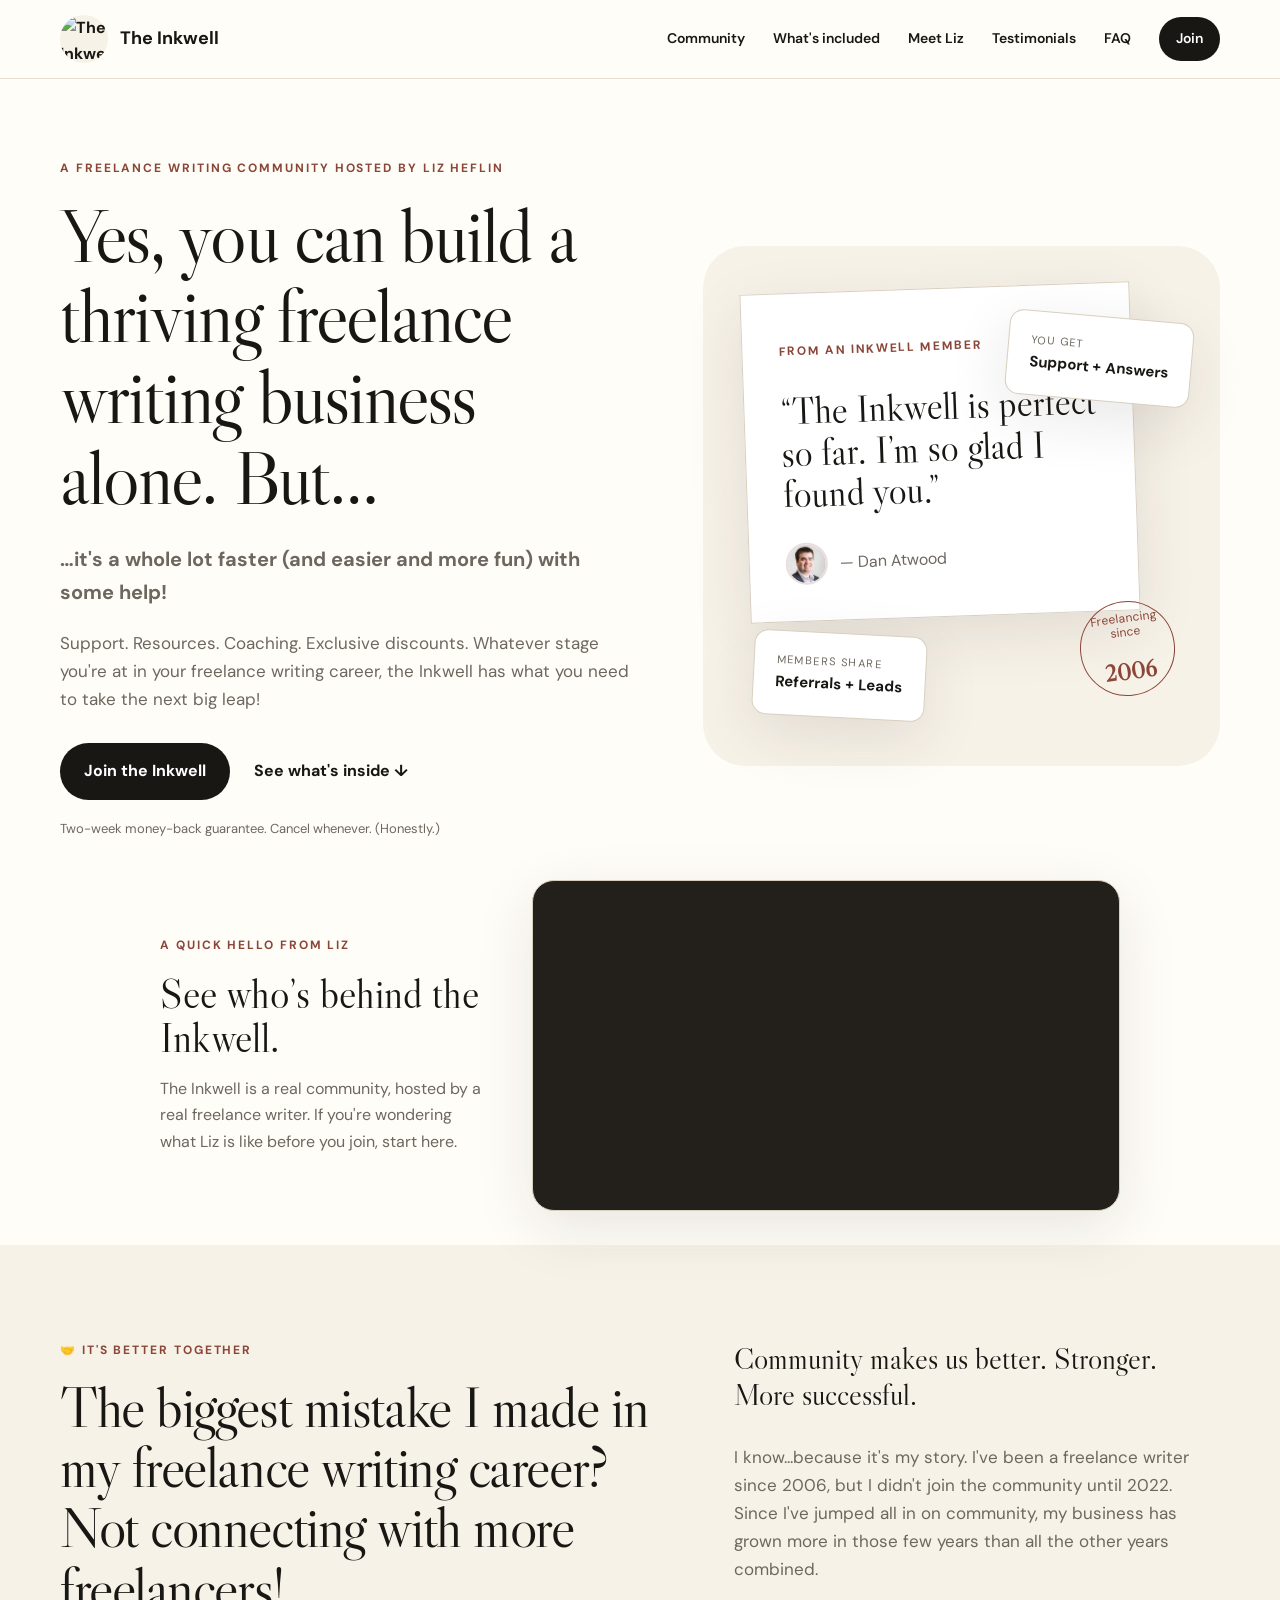
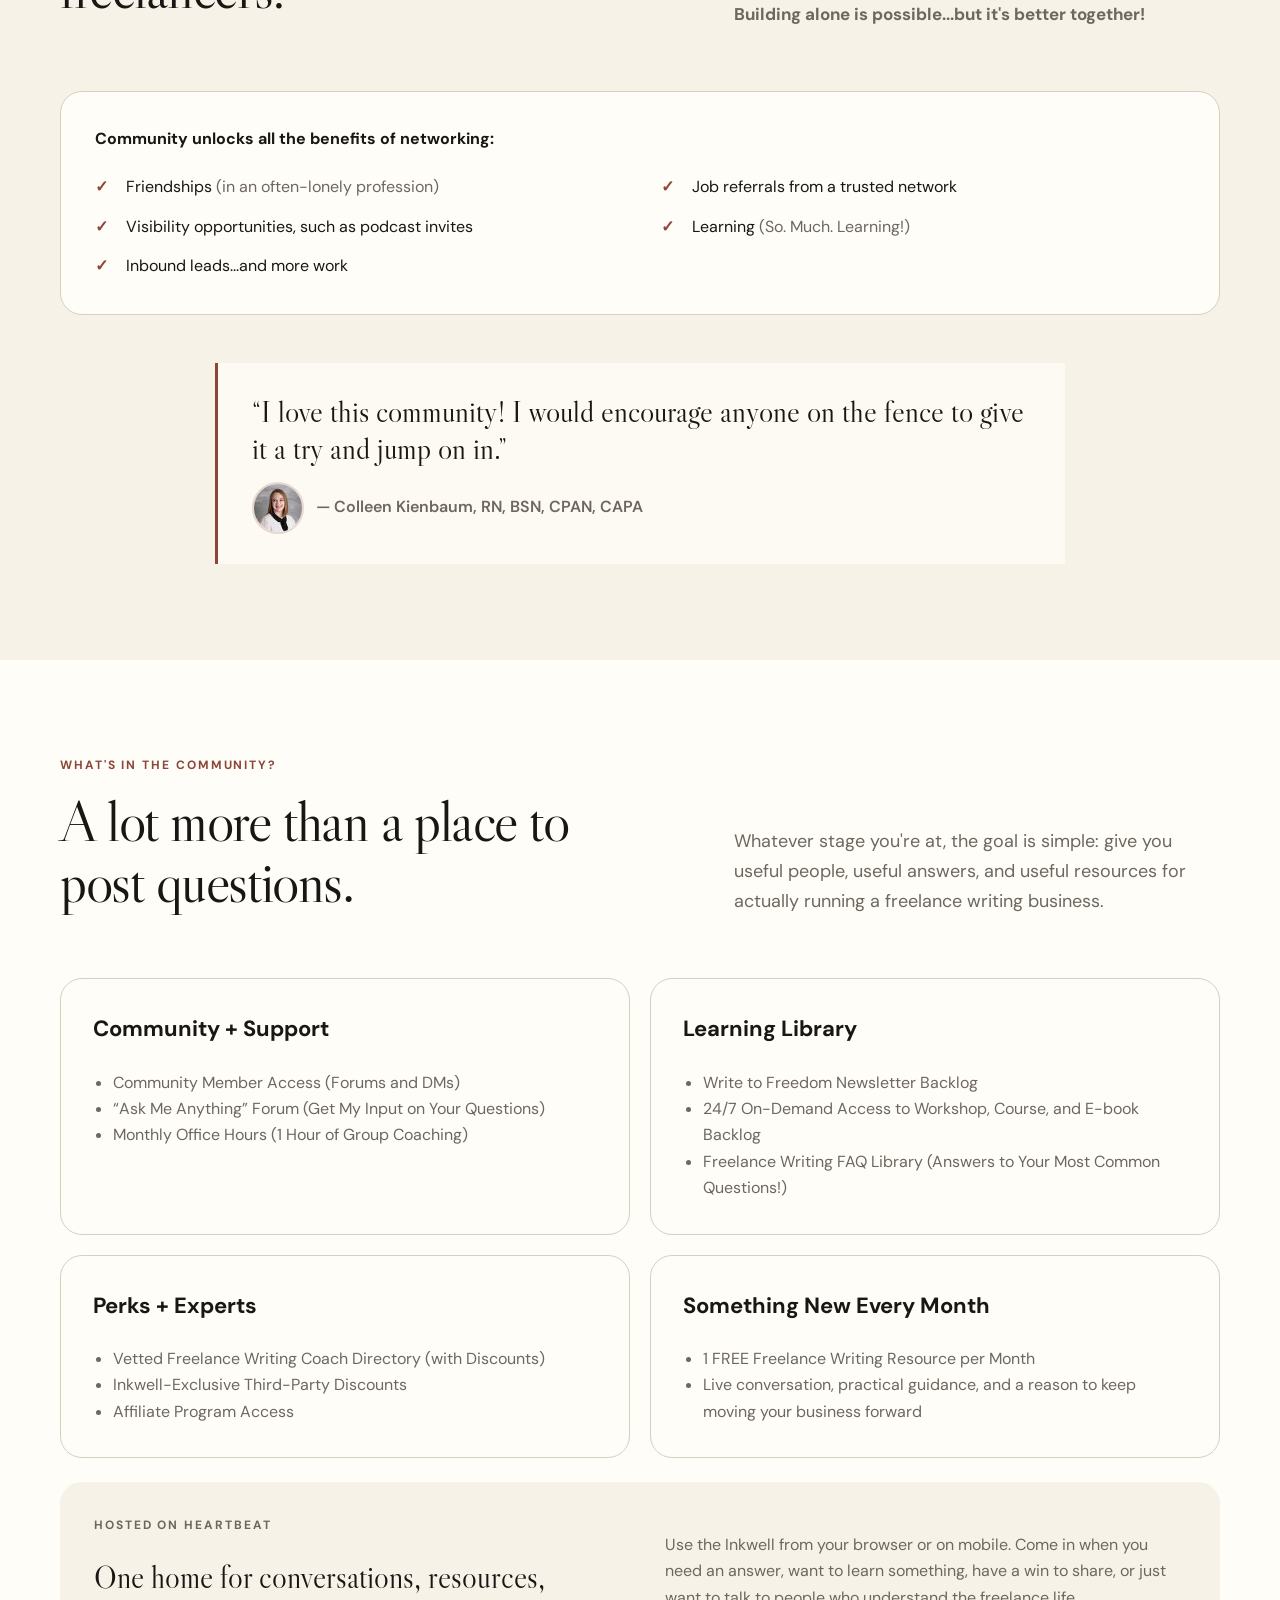
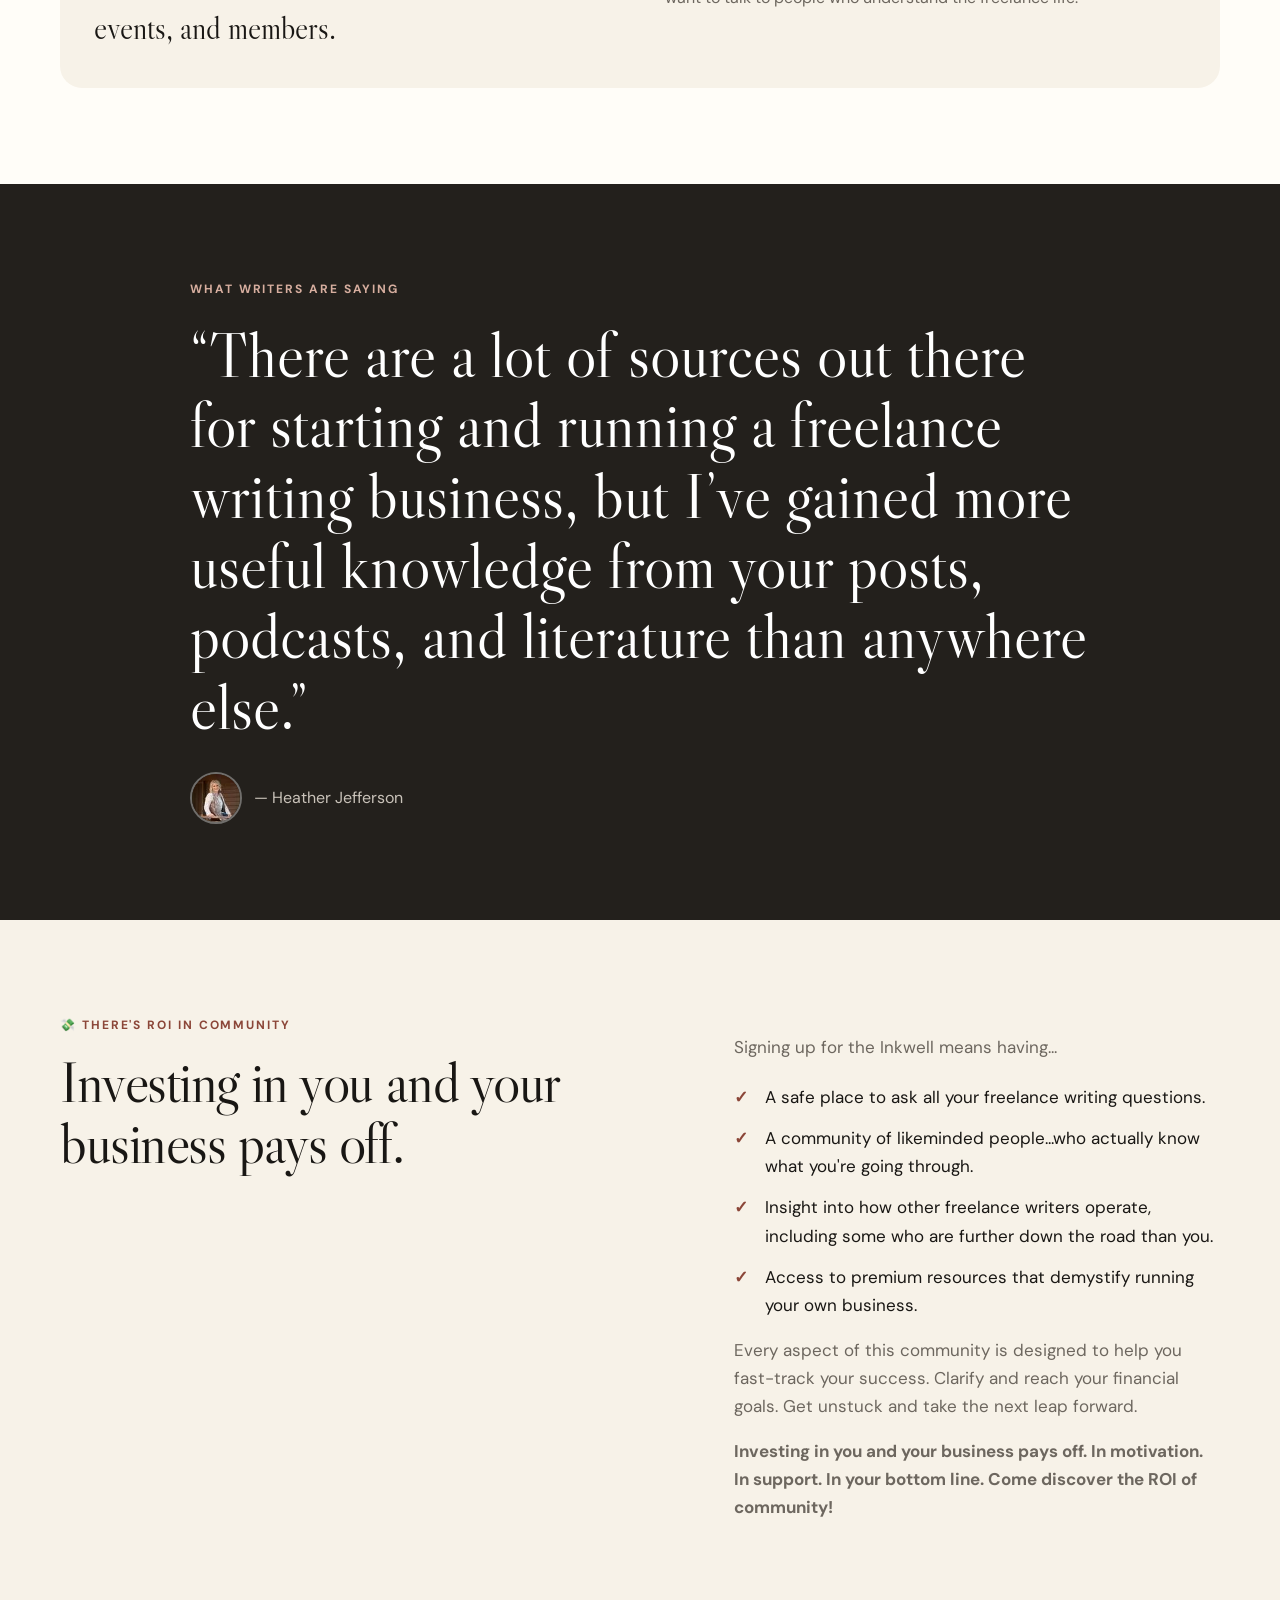
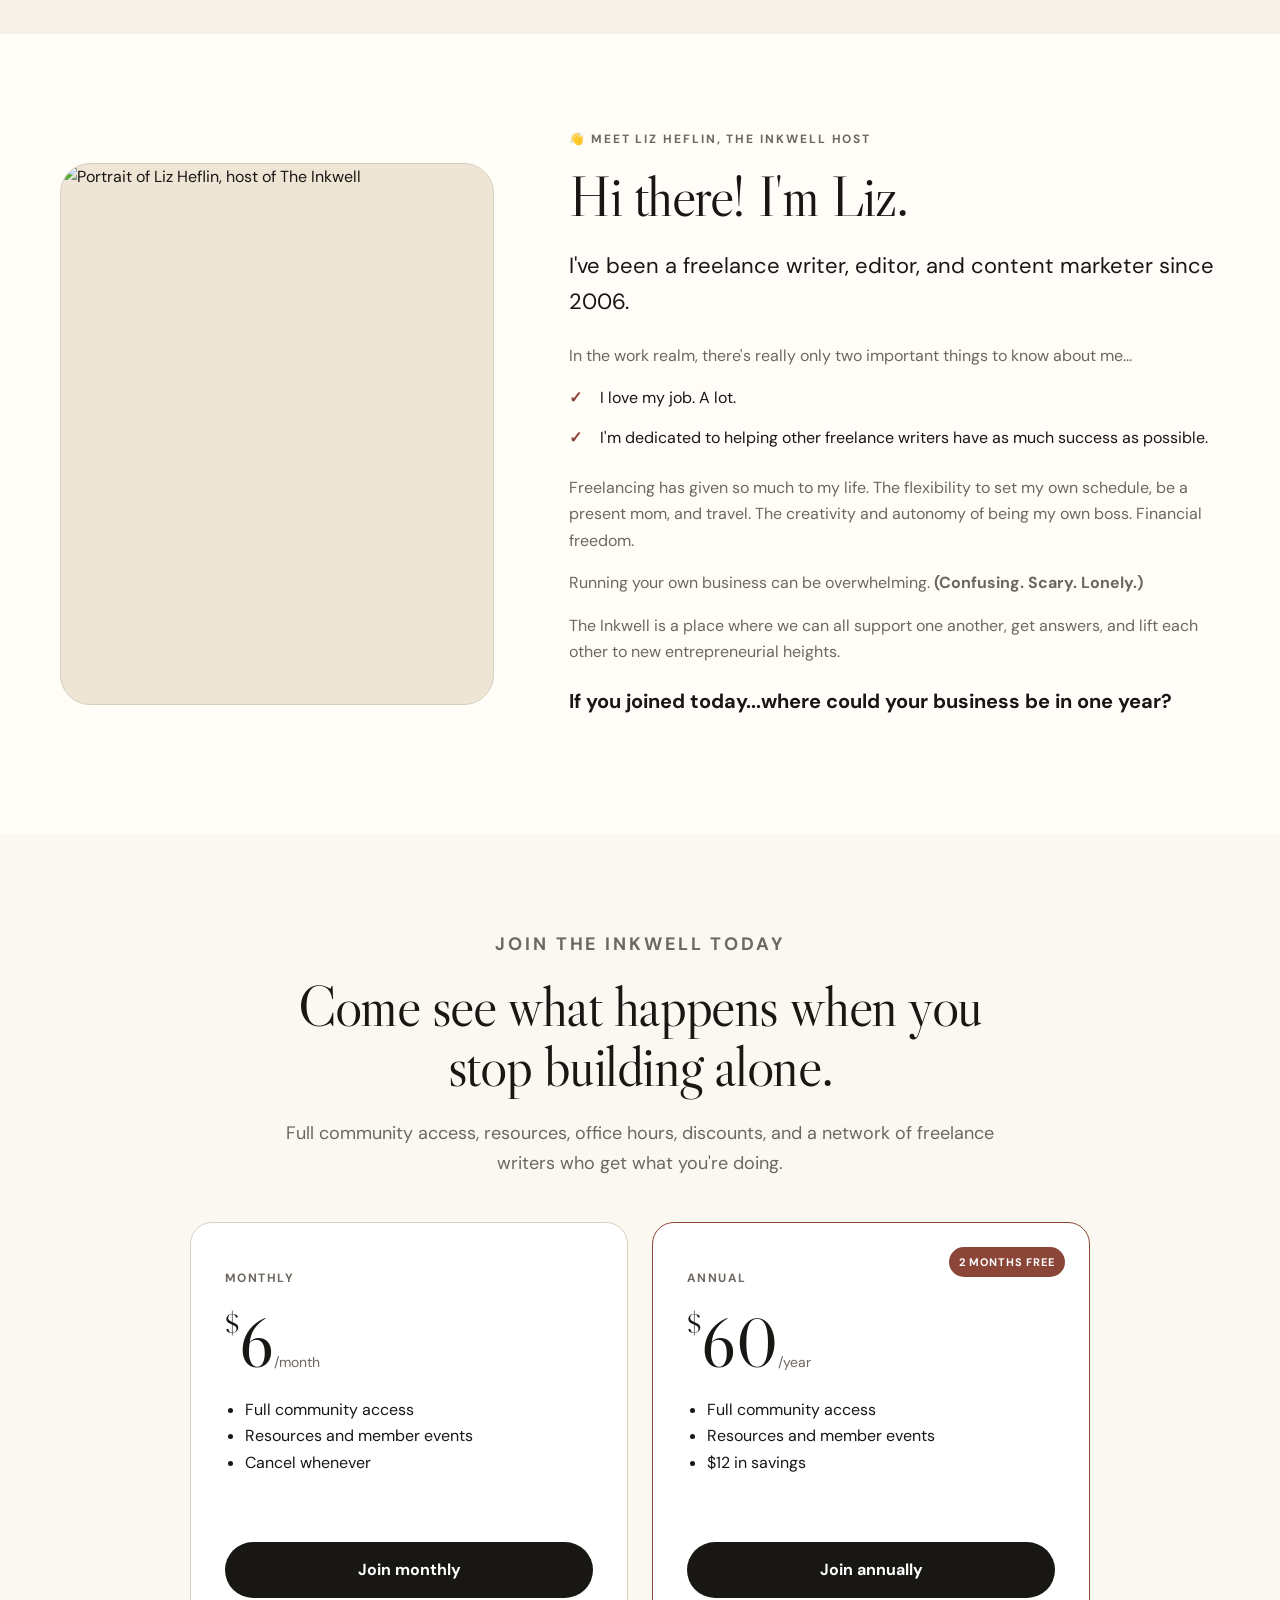
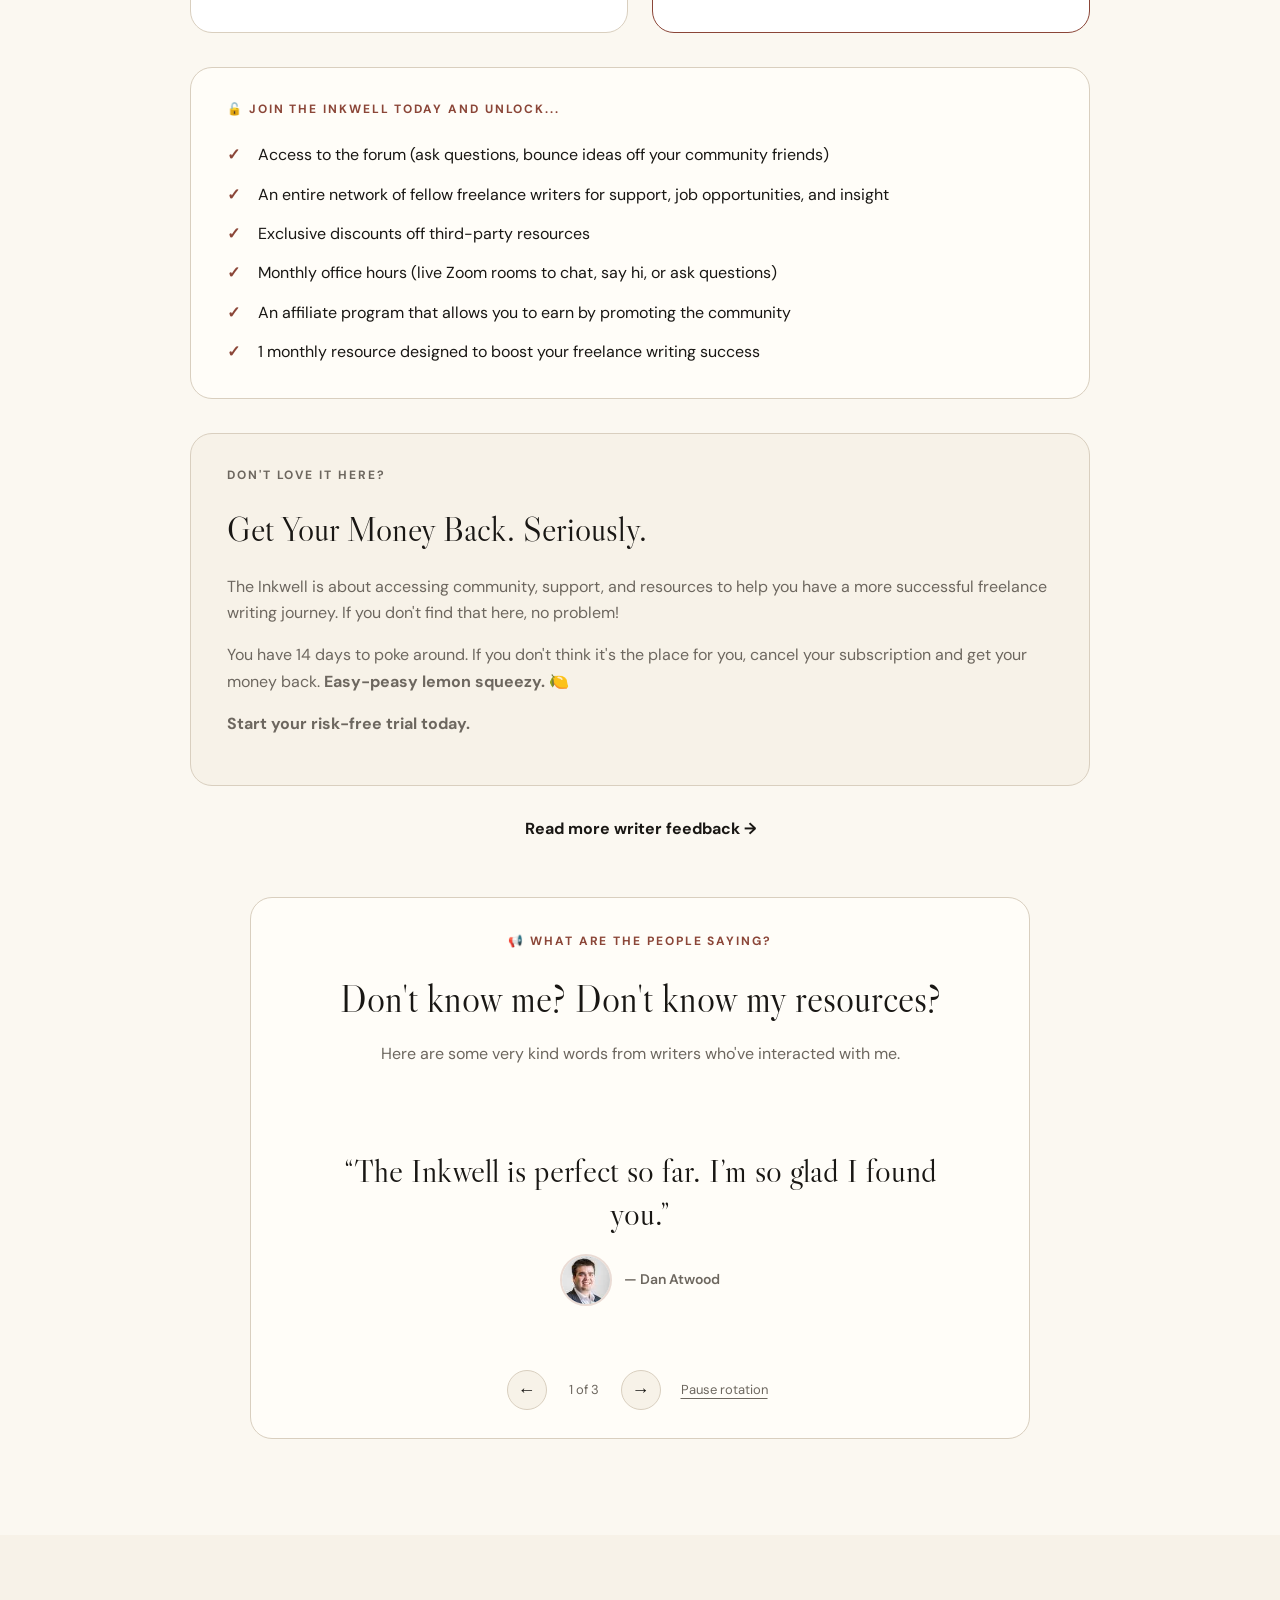
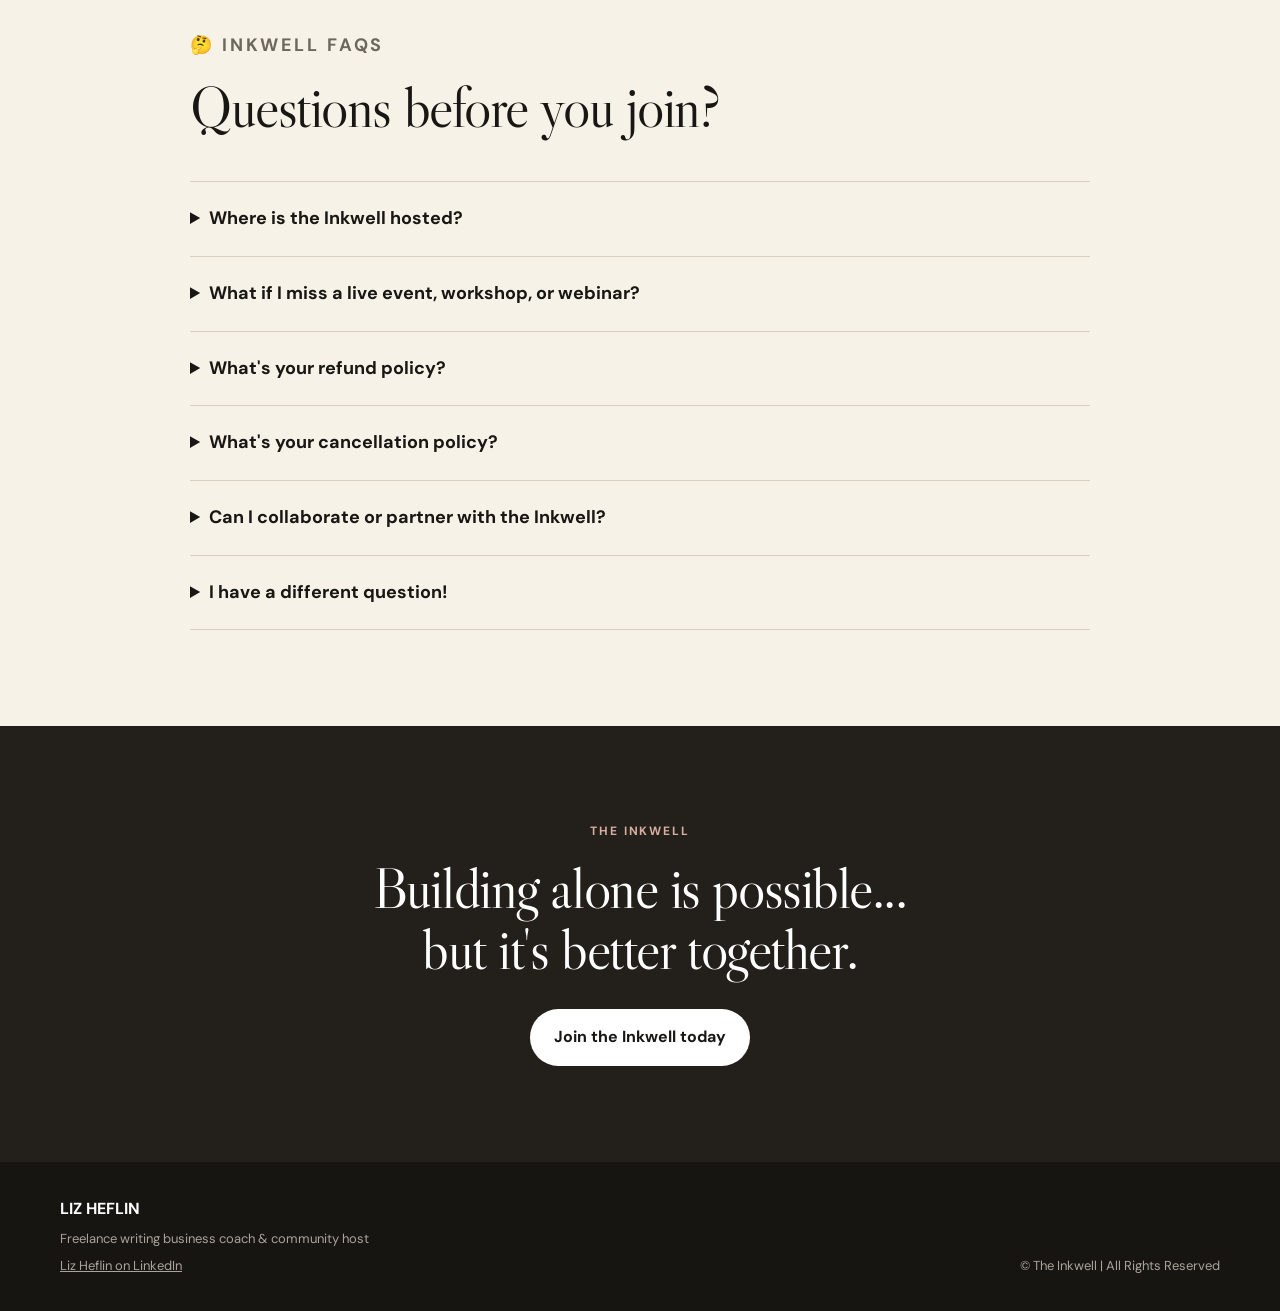
==== commit 27af5238: "Update copyright year in footer" ====
--- a/index.html
+++ b/index.html
@@ -359,10 +359,10 @@
         <p>Freelance writing business coach &amp; community host</p>
         <p><a href="https://www.linkedin.com/in/liz-heflin/" target="_blank" rel="noopener">Liz Heflin on LinkedIn</a></p>
       </div>
-      <p>© <span id="year"></span> The Inkwell | All Rights Reserved</p>
+      <p>© <span id= 2024 ></span> The Inkwell | All Rights Reserved</p>
     </div>
   </footer>
 
   <script src="script.js"></script>
 </body>
-</html>+</html>
--- a/styles.css
+++ b/styles.css
@@ -158,3 +158,41 @@
 }
 
 @media(max-width:600px){.liz-video-block{width:calc(100% - 28px);}}
+
+
+/* Tight video placement + testimonial portraits */
+.hero{padding-bottom:28px}
+.video-intro-section{padding:0 0 34px}
+.video-intro-section .liz-video-block{
+  margin:0 auto;
+  padding-top:0;
+  border-top:0;
+}
+.quote-person{display:flex;align-items:center;gap:12px}
+.quote-person img{
+  width:52px;height:52px;flex:0 0 52px;object-fit:cover;border-radius:50%;
+  border:2px solid rgba(139,70,56,.18);
+}
+.quote-person p{margin:0}
+.compact-person{margin-top:12px}
+.compact-person img{width:42px;height:42px;flex-basis:42px}
+.quote-person-dark img{border-color:rgba(255,255,255,.35)}
+.quote-person-center{justify-content:center;margin-top:18px}
+.review-image-with-person{padding-top:0}
+.review-person{
+  display:flex;align-items:center;gap:10px;padding:13px 14px;
+  border-bottom:1px solid var(--line);font-size:13px;font-weight:700;
+}
+.review-person img{
+  width:42px!important;height:42px!important;object-fit:cover;border-radius:50%;
+  flex:0 0 42px;
+}
+@media(max-width:900px){
+  .hero{padding-bottom:20px}
+  .video-intro-section{padding-bottom:28px}
+  .video-intro-section .liz-video-block{margin:0 auto;padding-top:0}
+}
+@media(max-width:600px){
+  .hero{padding-bottom:16px}
+  .video-intro-section{padding-bottom:24px}
+}
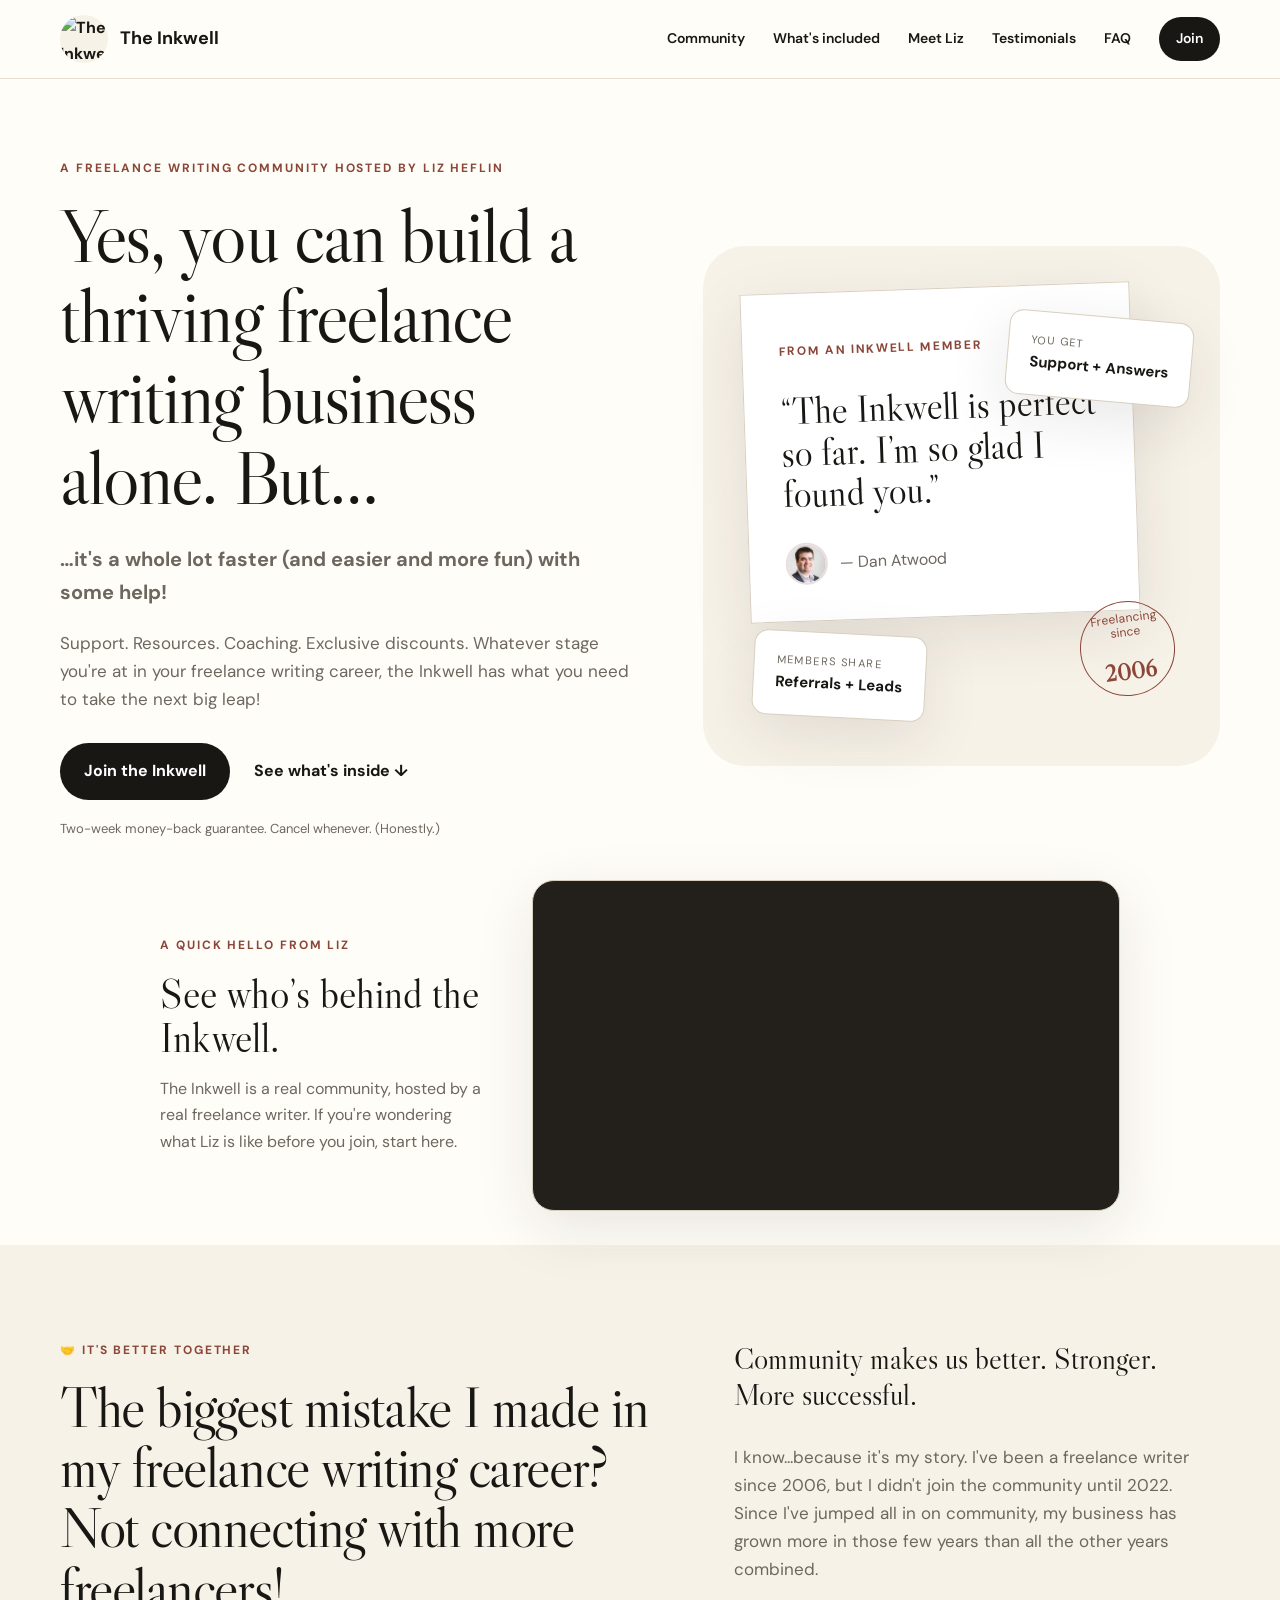
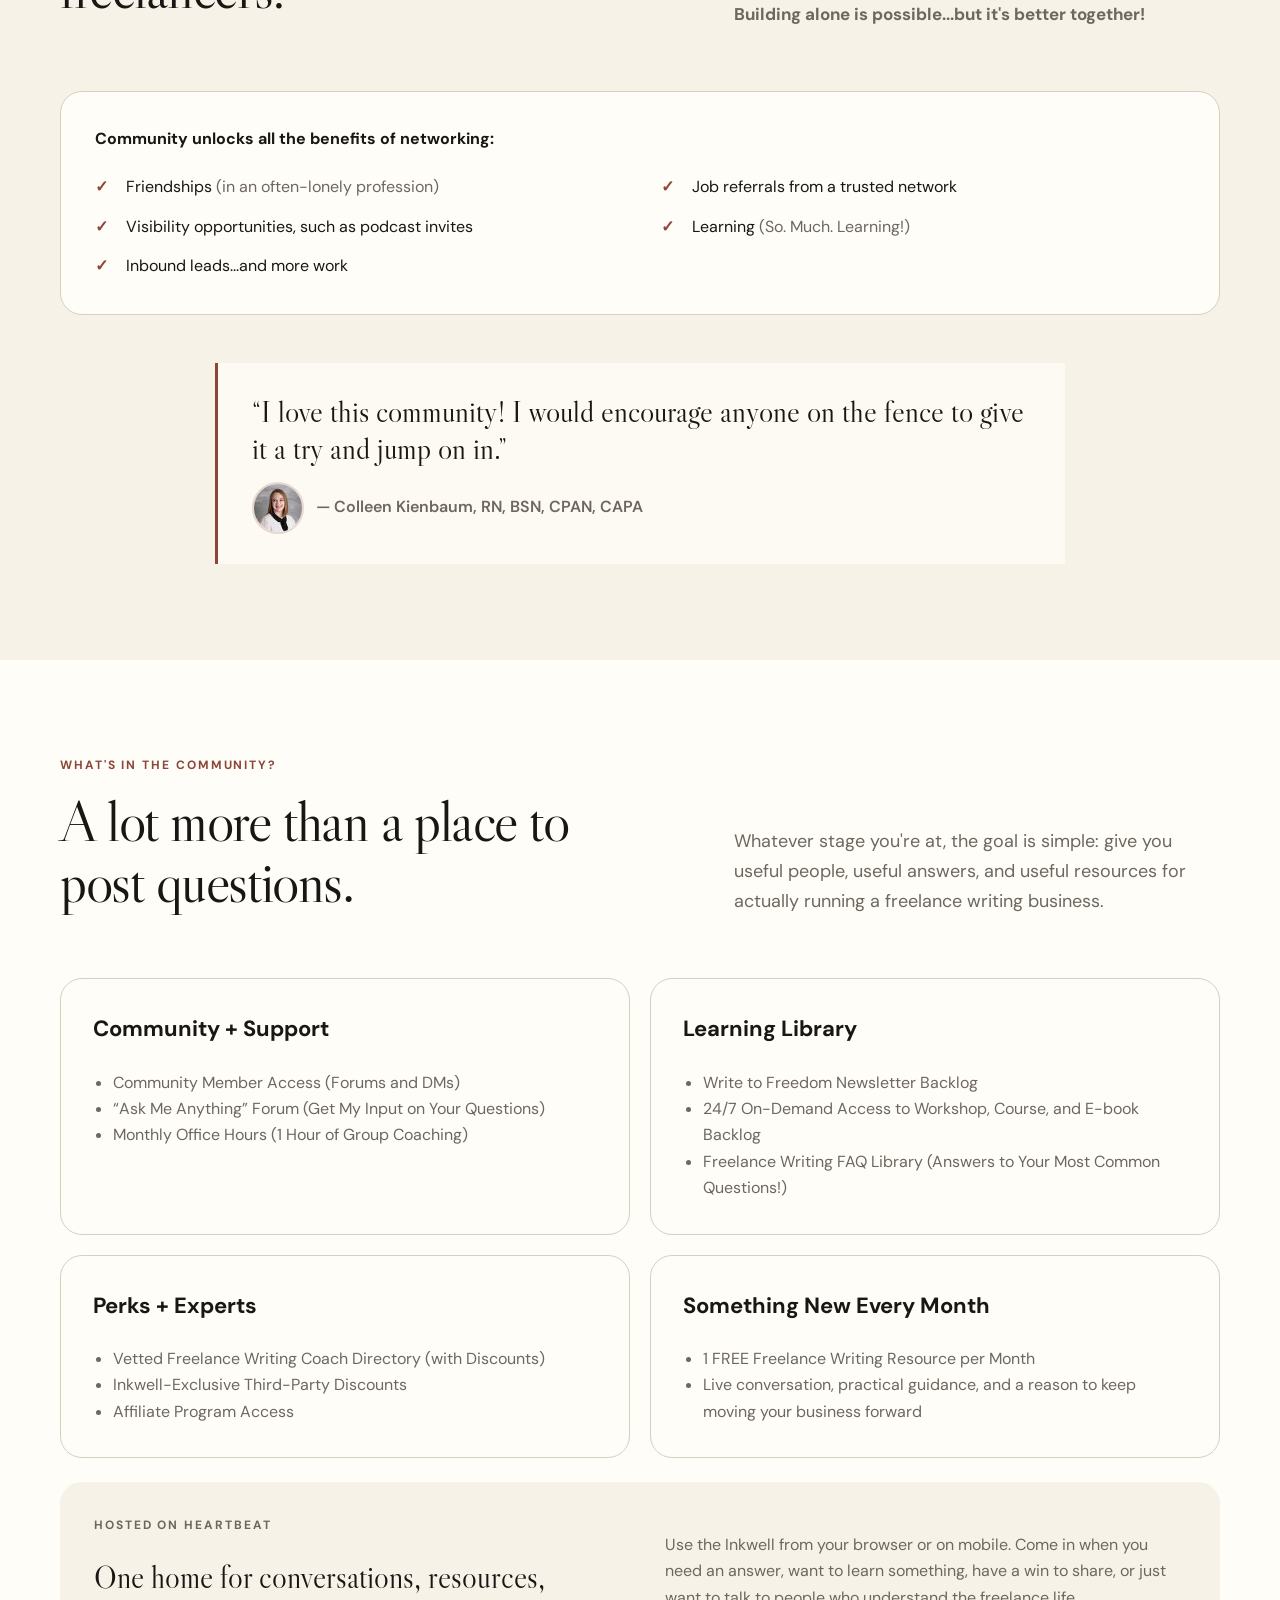
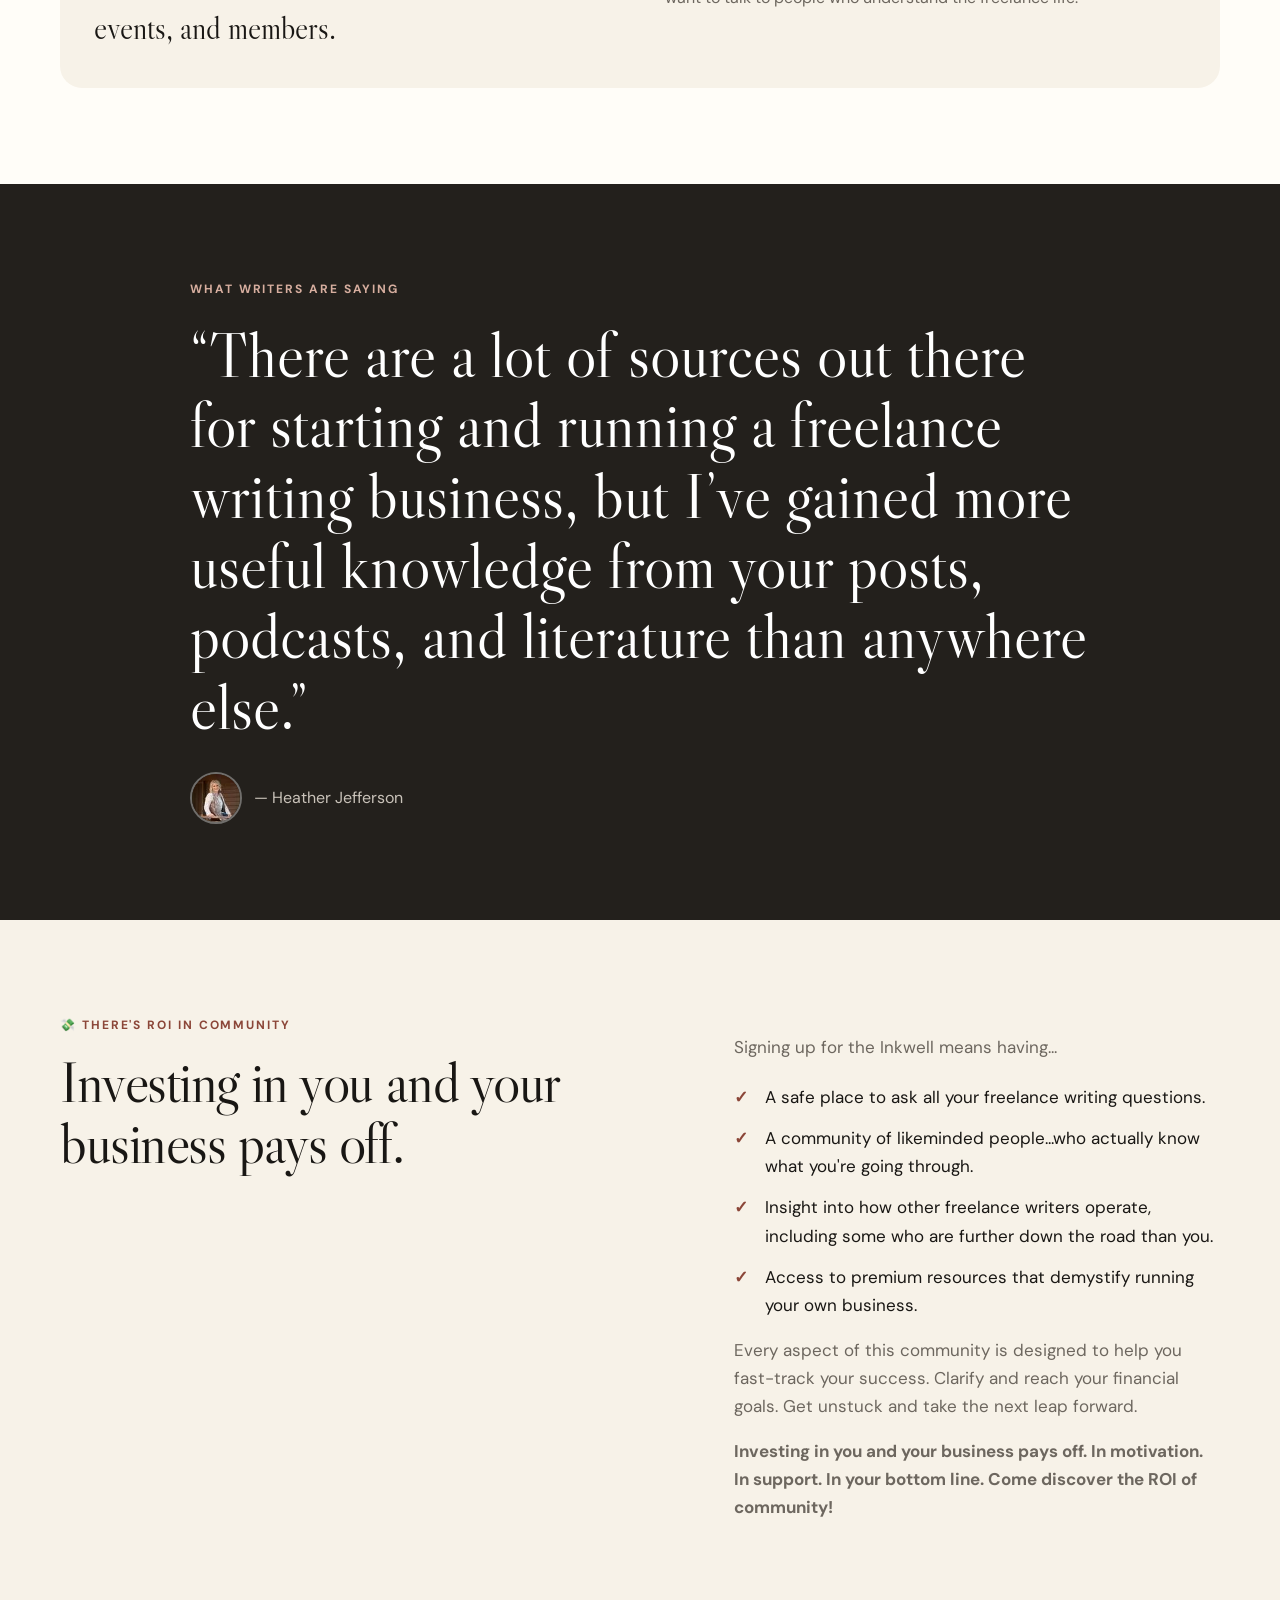
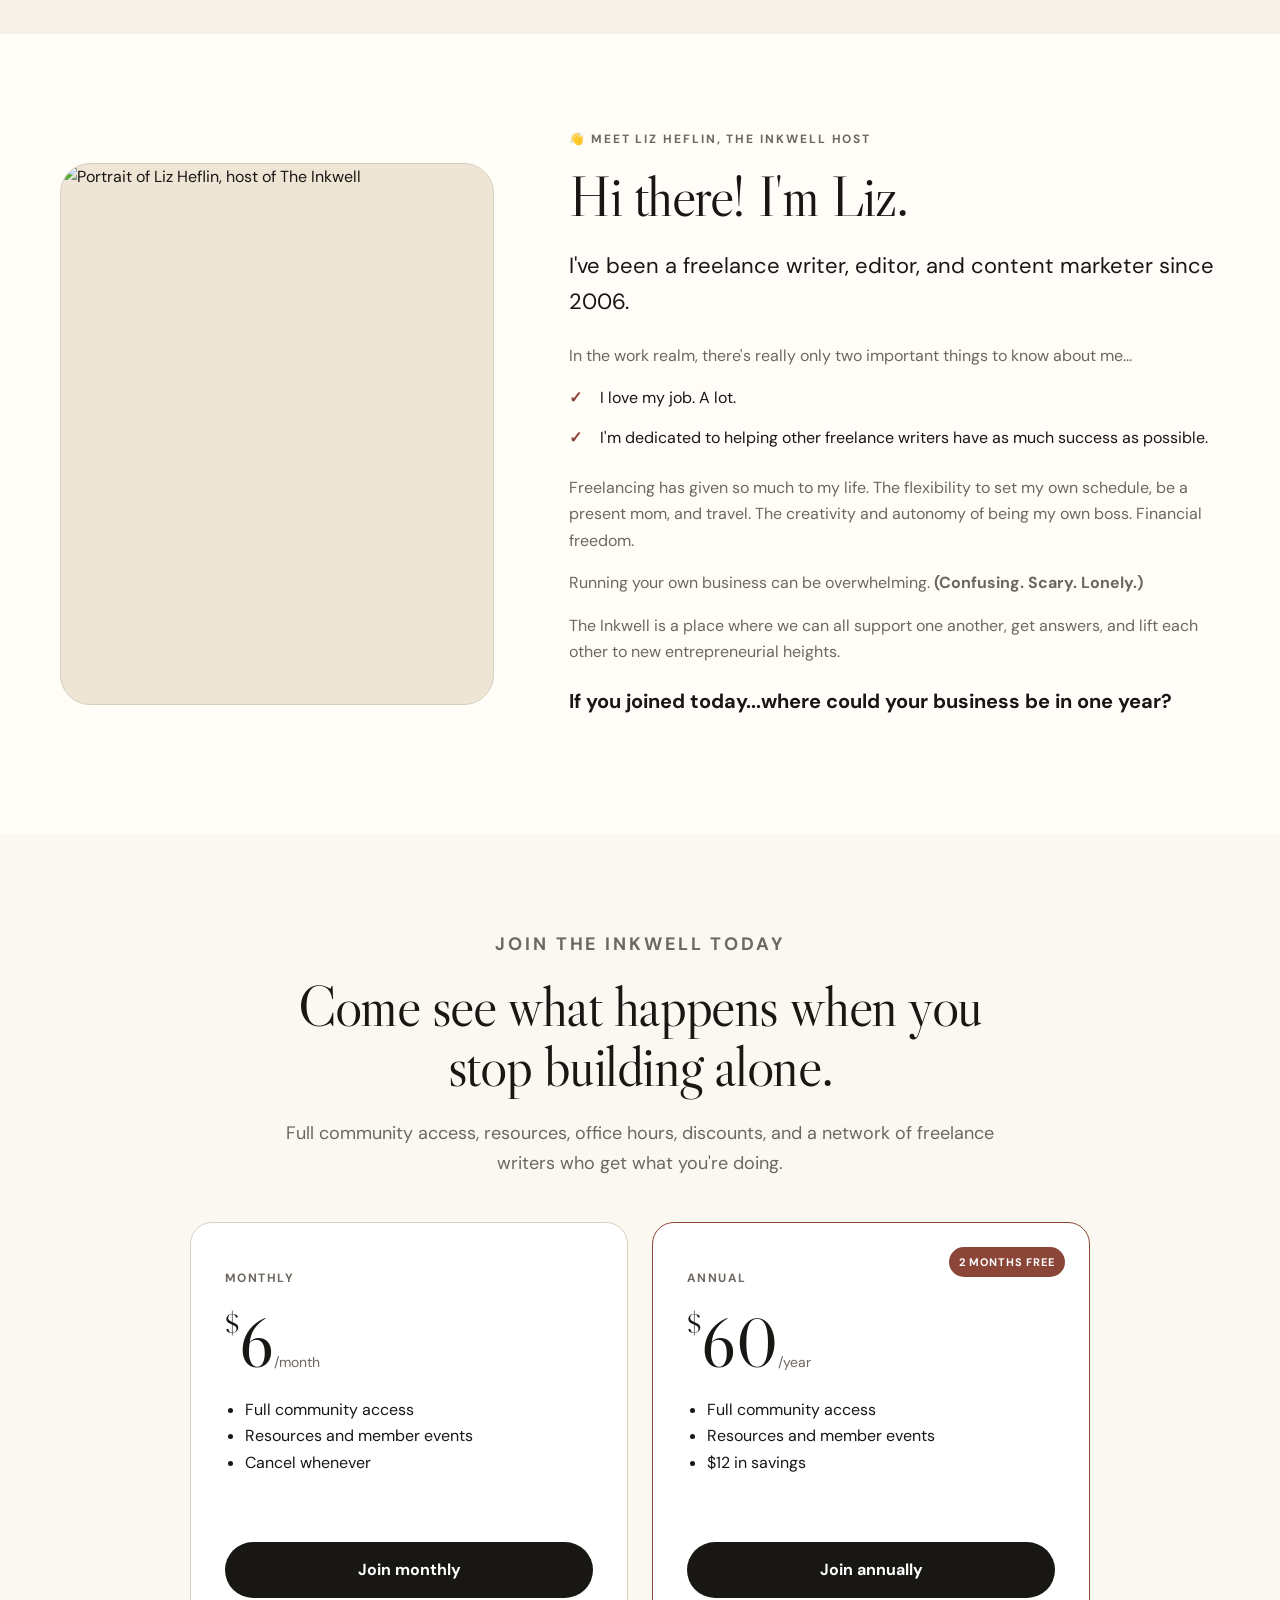
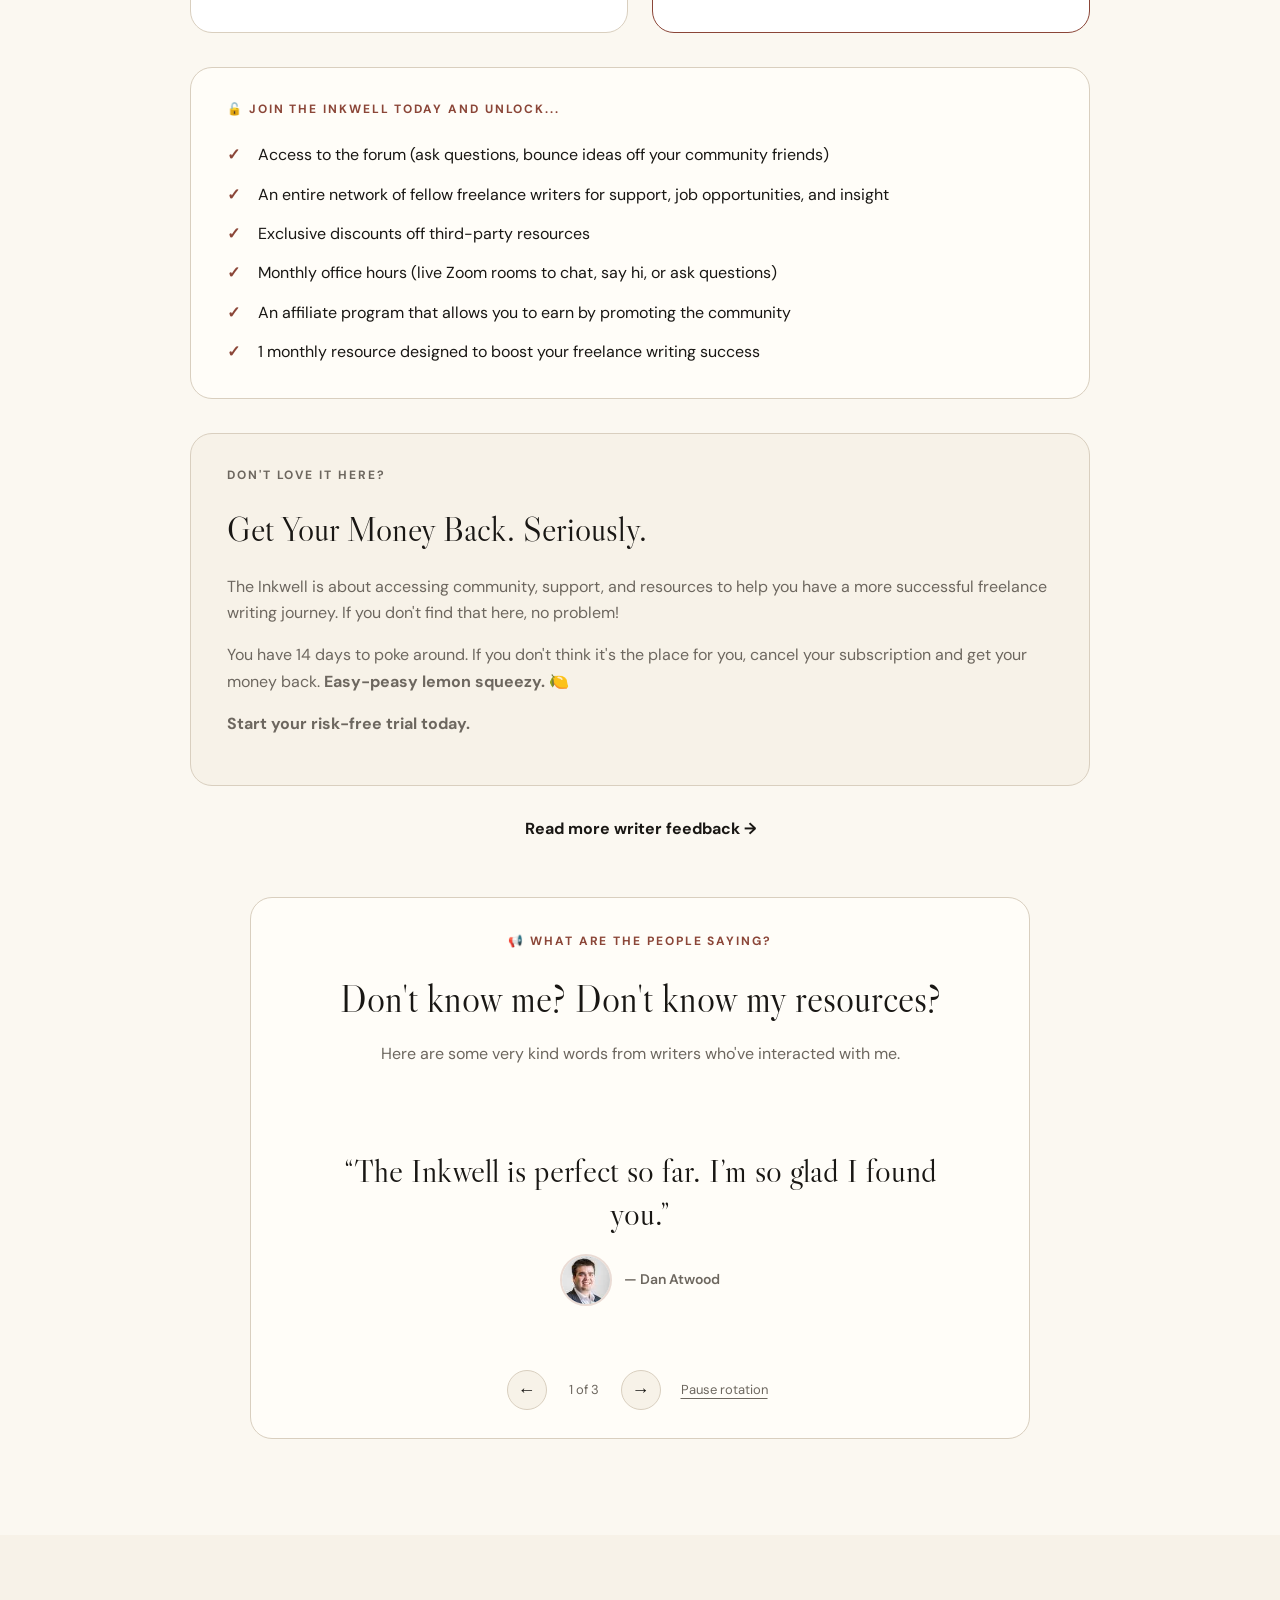
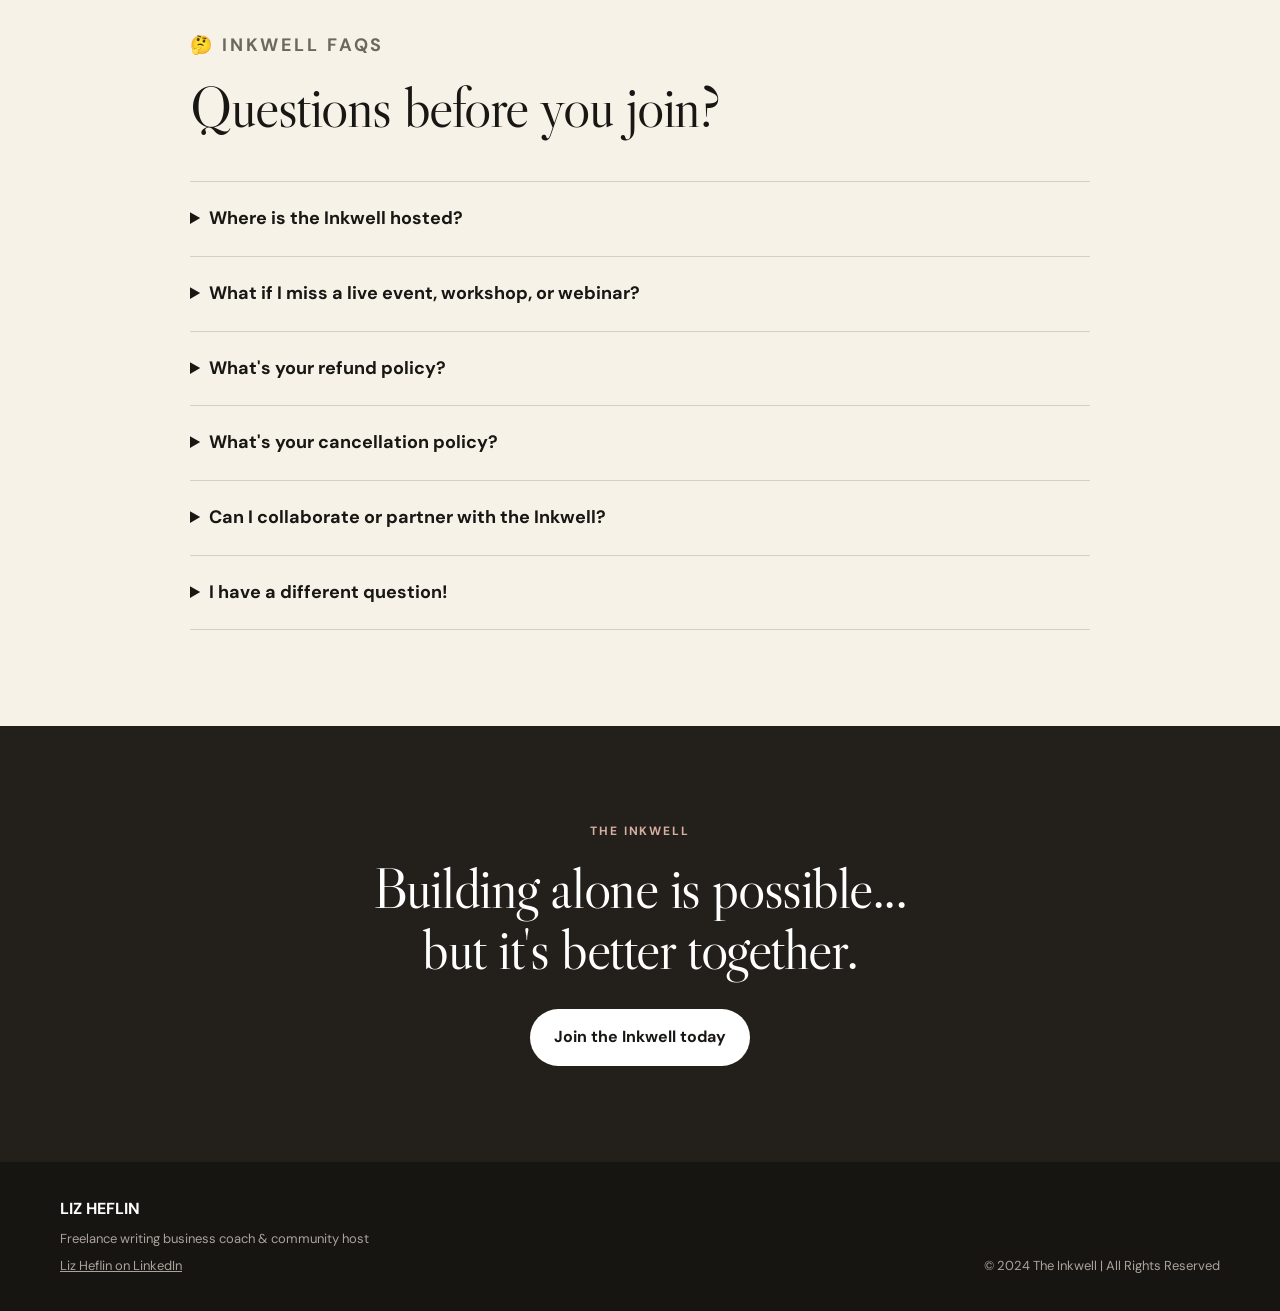
==== commit 387317ba: "Fix Inkwell footer year" ====
--- a/index.html
+++ b/index.html
@@ -359,7 +359,7 @@
         <p>Freelance writing business coach &amp; community host</p>
         <p><a href="https://www.linkedin.com/in/liz-heflin/" target="_blank" rel="noopener">Liz Heflin on LinkedIn</a></p>
       </div>
-      <p>© <span id= 2024 ></span> The Inkwell | All Rights Reserved</p>
+      <p>© 2024 The Inkwell | All Rights Reserved</p>
     </div>
   </footer>
 
